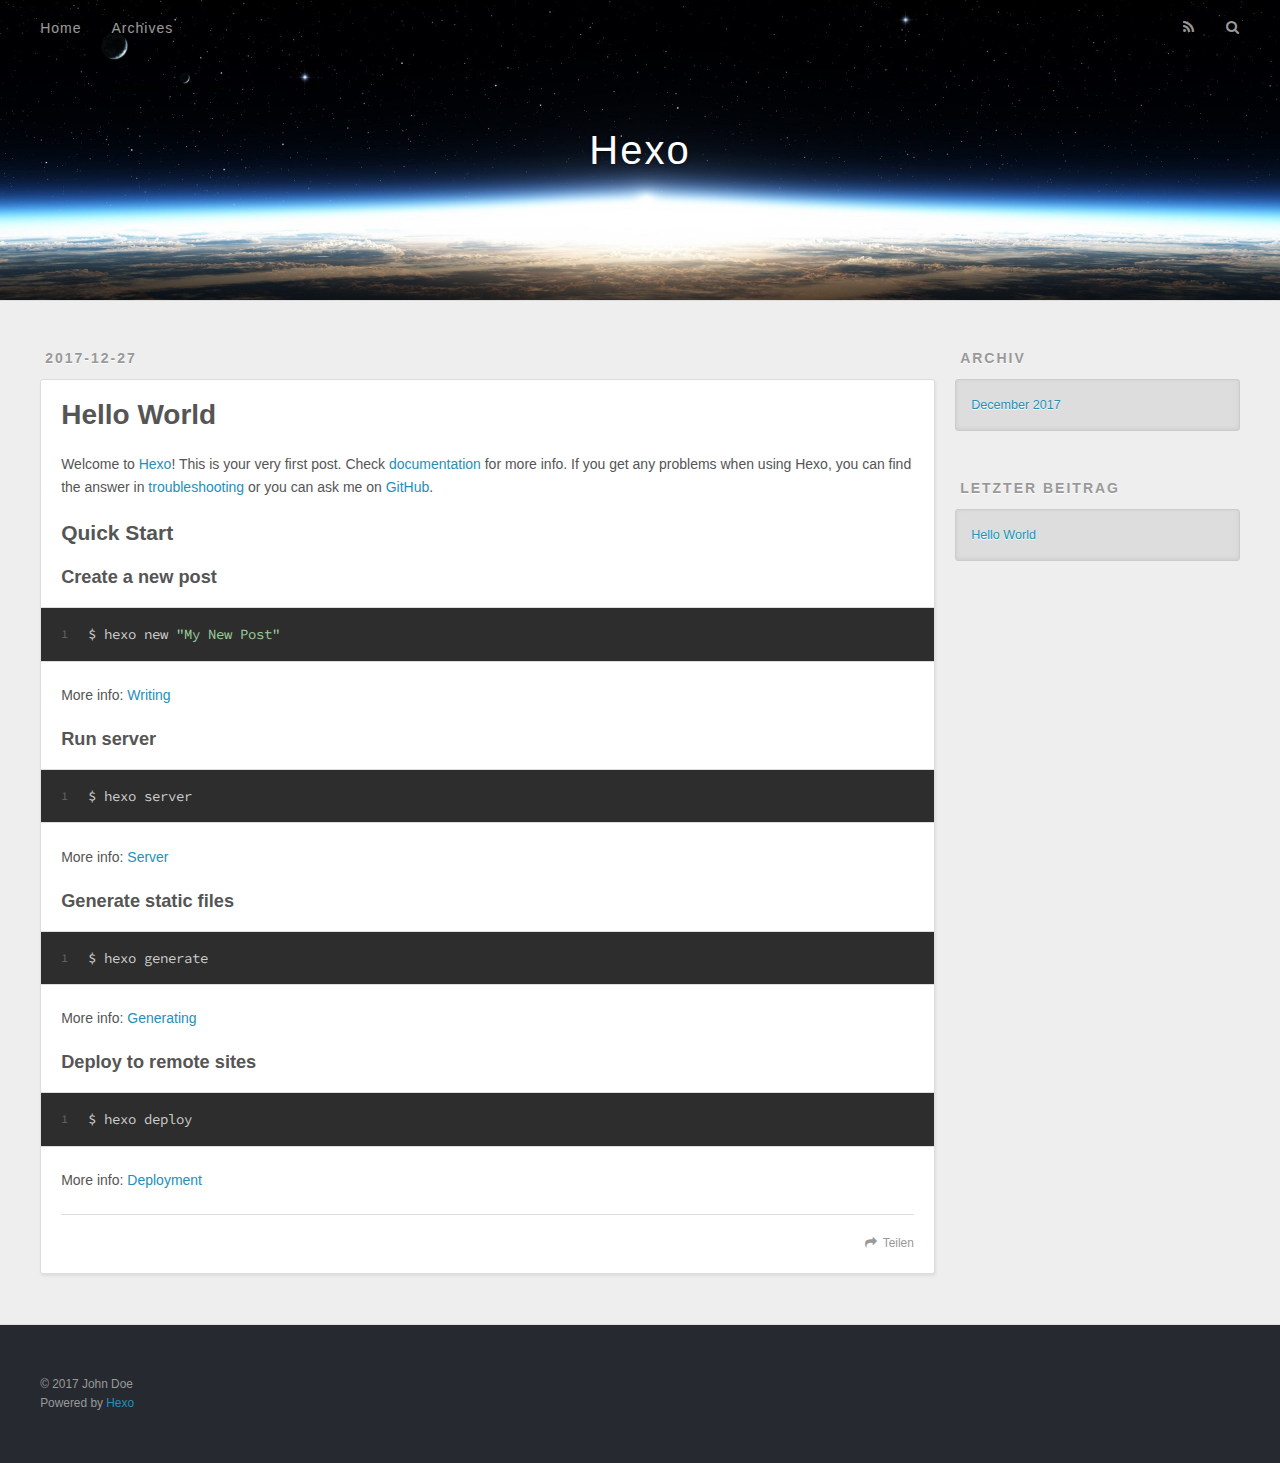
==== index.html @ 7c70ad6d "Site updated: 2017-12-27 11:01:36" ====
<!DOCTYPE html>
<html>
<head>
  <meta charset="utf-8">
  

  
  <title>Hexo</title>
  <meta name="viewport" content="width=device-width, initial-scale=1, maximum-scale=1">
  <meta property="og:type" content="website">
<meta property="og:title" content="Hexo">
<meta property="og:url" content="http://yoursite.com/index.html">
<meta property="og:site_name" content="Hexo">
<meta name="twitter:card" content="summary">
<meta name="twitter:title" content="Hexo">
  
    <link rel="alternate" href="/atom.xml" title="Hexo" type="application/atom+xml">
  
  
    <link rel="icon" href="/favicon.png">
  
  
    <link href="//fonts.googleapis.com/css?family=Source+Code+Pro" rel="stylesheet" type="text/css">
  
  <link rel="stylesheet" href="/css/style.css">
</head>

<body>
  <div id="container">
    <div id="wrap">
      <header id="header">
  <div id="banner"></div>
  <div id="header-outer" class="outer">
    <div id="header-title" class="inner">
      <h1 id="logo-wrap">
        <a href="/" id="logo">Hexo</a>
      </h1>
      
    </div>
    <div id="header-inner" class="inner">
      <nav id="main-nav">
        <a id="main-nav-toggle" class="nav-icon"></a>
        
          <a class="main-nav-link" href="/">Home</a>
        
          <a class="main-nav-link" href="/archives">Archives</a>
        
      </nav>
      <nav id="sub-nav">
        
          <a id="nav-rss-link" class="nav-icon" href="/atom.xml" title="RSS Feed"></a>
        
        <a id="nav-search-btn" class="nav-icon" title="Suche"></a>
      </nav>
      <div id="search-form-wrap">
        <form action="//google.com/search" method="get" accept-charset="UTF-8" class="search-form"><input type="search" name="q" class="search-form-input" placeholder="Search"><button type="submit" class="search-form-submit">&#xF002;</button><input type="hidden" name="sitesearch" value="http://yoursite.com"></form>
      </div>
    </div>
  </div>
</header>
      <div class="outer">
        <section id="main">
  
    <article id="post-hello-world" class="article article-type-post" itemscope itemprop="blogPost">
  <div class="article-meta">
    <a href="/2017/12/27/hello-world/" class="article-date">
  <time datetime="2017-12-27T02:51:49.637Z" itemprop="datePublished">2017-12-27</time>
</a>
    
  </div>
  <div class="article-inner">
    
    
      <header class="article-header">
        
  
    <h1 itemprop="name">
      <a class="article-title" href="/2017/12/27/hello-world/">Hello World</a>
    </h1>
  

      </header>
    
    <div class="article-entry" itemprop="articleBody">
      
        <p>Welcome to <a href="https://hexo.io/" target="_blank" rel="noopener">Hexo</a>! This is your very first post. Check <a href="https://hexo.io/docs/" target="_blank" rel="noopener">documentation</a> for more info. If you get any problems when using Hexo, you can find the answer in <a href="https://hexo.io/docs/troubleshooting.html" target="_blank" rel="noopener">troubleshooting</a> or you can ask me on <a href="https://github.com/hexojs/hexo/issues" target="_blank" rel="noopener">GitHub</a>.</p>
<h2 id="Quick-Start"><a href="#Quick-Start" class="headerlink" title="Quick Start"></a>Quick Start</h2><h3 id="Create-a-new-post"><a href="#Create-a-new-post" class="headerlink" title="Create a new post"></a>Create a new post</h3><figure class="highlight bash"><table><tr><td class="gutter"><pre><span class="line">1</span><br></pre></td><td class="code"><pre><span class="line">$ hexo new <span class="string">"My New Post"</span></span><br></pre></td></tr></table></figure>
<p>More info: <a href="https://hexo.io/docs/writing.html" target="_blank" rel="noopener">Writing</a></p>
<h3 id="Run-server"><a href="#Run-server" class="headerlink" title="Run server"></a>Run server</h3><figure class="highlight bash"><table><tr><td class="gutter"><pre><span class="line">1</span><br></pre></td><td class="code"><pre><span class="line">$ hexo server</span><br></pre></td></tr></table></figure>
<p>More info: <a href="https://hexo.io/docs/server.html" target="_blank" rel="noopener">Server</a></p>
<h3 id="Generate-static-files"><a href="#Generate-static-files" class="headerlink" title="Generate static files"></a>Generate static files</h3><figure class="highlight bash"><table><tr><td class="gutter"><pre><span class="line">1</span><br></pre></td><td class="code"><pre><span class="line">$ hexo generate</span><br></pre></td></tr></table></figure>
<p>More info: <a href="https://hexo.io/docs/generating.html" target="_blank" rel="noopener">Generating</a></p>
<h3 id="Deploy-to-remote-sites"><a href="#Deploy-to-remote-sites" class="headerlink" title="Deploy to remote sites"></a>Deploy to remote sites</h3><figure class="highlight bash"><table><tr><td class="gutter"><pre><span class="line">1</span><br></pre></td><td class="code"><pre><span class="line">$ hexo deploy</span><br></pre></td></tr></table></figure>
<p>More info: <a href="https://hexo.io/docs/deployment.html" target="_blank" rel="noopener">Deployment</a></p>

      
    </div>
    <footer class="article-footer">
      <a data-url="http://yoursite.com/2017/12/27/hello-world/" data-id="cjboh4uf800001cjc8k1njogh" class="article-share-link">Teilen</a>
      
      
    </footer>
  </div>
  
</article>


  


</section>
        
          <aside id="sidebar">
  
    

  
    

  
    
  
    
  <div class="widget-wrap">
    <h3 class="widget-title">Archiv</h3>
    <div class="widget">
      <ul class="archive-list"><li class="archive-list-item"><a class="archive-list-link" href="/archives/2017/12/">December 2017</a></li></ul>
    </div>
  </div>


  
    
  <div class="widget-wrap">
    <h3 class="widget-title">letzter Beitrag</h3>
    <div class="widget">
      <ul>
        
          <li>
            <a href="/2017/12/27/hello-world/">Hello World</a>
          </li>
        
      </ul>
    </div>
  </div>

  
</aside>
        
      </div>
      <footer id="footer">
  
  <div class="outer">
    <div id="footer-info" class="inner">
      &copy; 2017 John Doe<br>
      Powered by <a href="http://hexo.io/" target="_blank">Hexo</a>
    </div>
  </div>
</footer>
    </div>
    <nav id="mobile-nav">
  
    <a href="/" class="mobile-nav-link">Home</a>
  
    <a href="/archives" class="mobile-nav-link">Archives</a>
  
</nav>
    

<script src="//ajax.googleapis.com/ajax/libs/jquery/2.0.3/jquery.min.js"></script>


  <link rel="stylesheet" href="/fancybox/jquery.fancybox.css">
  <script src="/fancybox/jquery.fancybox.pack.js"></script>


<script src="/js/script.js"></script>



  </div>
</body>
</html>
---- css/style.css ----
body {
  width: 100%;
}
body:before,
body:after {
  content: "";
  display: table;
}
body:after {
  clear: both;
}
html,
body,
div,
span,
applet,
object,
iframe,
h1,
h2,
h3,
h4,
h5,
h6,
p,
blockquote,
pre,
a,
abbr,
acronym,
address,
big,
cite,
code,
del,
dfn,
em,
img,
ins,
kbd,
q,
s,
samp,
small,
strike,
strong,
sub,
sup,
tt,
var,
dl,
dt,
dd,
ol,
ul,
li,
fieldset,
form,
label,
legend,
table,
caption,
tbody,
tfoot,
thead,
tr,
th,
td {
  margin: 0;
  padding: 0;
  border: 0;
  outline: 0;
  font-weight: inherit;
  font-style: inherit;
  font-family: inherit;
  font-size: 100%;
  vertical-align: baseline;
}
body {
  line-height: 1;
  color: #000;
  background: #fff;
}
ol,
ul {
  list-style: none;
}
table {
  border-collapse: separate;
  border-spacing: 0;
  vertical-align: middle;
}
caption,
th,
td {
  text-align: left;
  font-weight: normal;
  vertical-align: middle;
}
a img {
  border: none;
}
input,
button {
  margin: 0;
  padding: 0;
}
input::-moz-focus-inner,
button::-moz-focus-inner {
  border: 0;
  padding: 0;
}
@font-face {
  font-family: FontAwesome;
  font-style: normal;
  font-weight: normal;
  src: url("fonts/fontawesome-webfont.eot?v=#4.0.3");
  src: url("fonts/fontawesome-webfont.eot?#iefix&v=#4.0.3") format("embedded-opentype"), url("fonts/fontawesome-webfont.woff?v=#4.0.3") format("woff"), url("fonts/fontawesome-webfont.ttf?v=#4.0.3") format("truetype"), url("fonts/fontawesome-webfont.svg#fontawesomeregular?v=#4.0.3") format("svg");
}
html,
body,
#container {
  height: 100%;
}
body {
  background: #eee;
  font: 14px -apple-system, BlinkMacSystemFont, "Segoe UI", "Roboto", "Oxygen", "Ubuntu", "Cantarell", "Fira Sans", "Droid Sans", "Helvetica Neue", sans-serif;
  -webkit-text-size-adjust: 100%;
}
.outer {
  max-width: 1220px;
  margin: 0 auto;
  padding: 0 20px;
}
.outer:before,
.outer:after {
  content: "";
  display: table;
}
.outer:after {
  clear: both;
}
.inner {
  display: inline;
  float: left;
  width: 98.33333333333333%;
  margin: 0 0.833333333333333%;
}
.left,
.alignleft {
  float: left;
}
.right,
.alignright {
  float: right;
}
.clear {
  clear: both;
}
#container {
  position: relative;
}
.mobile-nav-on {
  overflow: hidden;
}
#wrap {
  height: 100%;
  width: 100%;
  position: absolute;
  top: 0;
  left: 0;
  -webkit-transition: 0.2s ease-out;
  -moz-transition: 0.2s ease-out;
  -ms-transition: 0.2s ease-out;
  transition: 0.2s ease-out;
  z-index: 1;
  background: #eee;
}
.mobile-nav-on #wrap {
  left: 280px;
}
@media screen and (min-width: 768px) {
  #main {
    display: inline;
    float: left;
    width: 73.33333333333333%;
    margin: 0 0.833333333333333%;
  }
}
.article-date,
.article-category-link,
.archive-year,
.widget-title {
  text-decoration: none;
  text-transform: uppercase;
  letter-spacing: 2px;
  color: #999;
  margin-bottom: 1em;
  margin-left: 5px;
  line-height: 1em;
  text-shadow: 0 1px #fff;
  font-weight: bold;
}
.article-inner,
.archive-article-inner {
  background: #fff;
  -webkit-box-shadow: 1px 2px 3px #ddd;
  box-shadow: 1px 2px 3px #ddd;
  border: 1px solid #ddd;
  border-radius: 3px;
}
.article-entry h1,
.widget h1 {
  font-size: 2em;
}
.article-entry h2,
.widget h2 {
  font-size: 1.5em;
}
.article-entry h3,
.widget h3 {
  font-size: 1.3em;
}
.article-entry h4,
.widget h4 {
  font-size: 1.2em;
}
.article-entry h5,
.widget h5 {
  font-size: 1em;
}
.article-entry h6,
.widget h6 {
  font-size: 1em;
  color: #999;
}
.article-entry hr,
.widget hr {
  border: 1px dashed #ddd;
}
.article-entry strong,
.widget strong {
  font-weight: bold;
}
.article-entry em,
.widget em,
.article-entry cite,
.widget cite {
  font-style: italic;
}
.article-entry sup,
.widget sup,
.article-entry sub,
.widget sub {
  font-size: 0.75em;
  line-height: 0;
  position: relative;
  vertical-align: baseline;
}
.article-entry sup,
.widget sup {
  top: -0.5em;
}
.article-entry sub,
.widget sub {
  bottom: -0.2em;
}
.article-entry small,
.widget small {
  font-size: 0.85em;
}
.article-entry acronym,
.widget acronym,
.article-entry abbr,
.widget abbr {
  border-bottom: 1px dotted;
}
.article-entry ul,
.widget ul,
.article-entry ol,
.widget ol,
.article-entry dl,
.widget dl {
  margin: 0 20px;
  line-height: 1.6em;
}
.article-entry ul ul,
.widget ul ul,
.article-entry ol ul,
.widget ol ul,
.article-entry ul ol,
.widget ul ol,
.article-entry ol ol,
.widget ol ol {
  margin-top: 0;
  margin-bottom: 0;
}
.article-entry ul,
.widget ul {
  list-style: disc;
}
.article-entry ol,
.widget ol {
  list-style: decimal;
}
.article-entry dt,
.widget dt {
  font-weight: bold;
}
#header {
  height: 300px;
  position: relative;
  border-bottom: 1px solid #ddd;
}
#header:before,
#header:after {
  content: "";
  position: absolute;
  left: 0;
  right: 0;
  height: 40px;
}
#header:before {
  top: 0;
  background: -webkit-linear-gradient(rgba(0,0,0,0.2), transparent);
  background: -moz-linear-gradient(rgba(0,0,0,0.2), transparent);
  background: -ms-linear-gradient(rgba(0,0,0,0.2), transparent);
  background: linear-gradient(rgba(0,0,0,0.2), transparent);
}
#header:after {
  bottom: 0;
  background: -webkit-linear-gradient(transparent, rgba(0,0,0,0.2));
  background: -moz-linear-gradient(transparent, rgba(0,0,0,0.2));
  background: -ms-linear-gradient(transparent, rgba(0,0,0,0.2));
  background: linear-gradient(transparent, rgba(0,0,0,0.2));
}
#header-outer {
  height: 100%;
  position: relative;
}
#header-inner {
  position: relative;
  overflow: hidden;
}
#banner {
  position: absolute;
  top: 0;
  left: 0;
  width: 100%;
  height: 100%;
  background: url("images/banner.jpg") center #000;
  -webkit-background-size: cover;
  -moz-background-size: cover;
  background-size: cover;
  z-index: -1;
}
#header-title {
  text-align: center;
  height: 40px;
  position: absolute;
  top: 50%;
  left: 0;
  margin-top: -20px;
}
#logo,
#subtitle {
  text-decoration: none;
  color: #fff;
  font-weight: 300;
  text-shadow: 0 1px 4px rgba(0,0,0,0.3);
}
#logo {
  font-size: 40px;
  line-height: 40px;
  letter-spacing: 2px;
}
#subtitle {
  font-size: 16px;
  line-height: 16px;
  letter-spacing: 1px;
}
#subtitle-wrap {
  margin-top: 16px;
}
#main-nav {
  float: left;
  margin-left: -15px;
}
.nav-icon,
.main-nav-link {
  float: left;
  color: #fff;
  opacity: 0.6;
  text-decoration: none;
  text-shadow: 0 1px rgba(0,0,0,0.2);
  -webkit-transition: opacity 0.2s;
  -moz-transition: opacity 0.2s;
  -ms-transition: opacity 0.2s;
  transition: opacity 0.2s;
  display: block;
  padding: 20px 15px;
}
.nav-icon:hover,
.main-nav-link:hover {
  opacity: 1;
}
.nav-icon {
  font-family: FontAwesome;
  text-align: center;
  font-size: 14px;
  width: 14px;
  height: 14px;
  padding: 20px 15px;
  position: relative;
  cursor: pointer;
}
.main-nav-link {
  font-weight: 300;
  letter-spacing: 1px;
}
@media screen and (max-width: 479px) {
  .main-nav-link {
    display: none;
  }
}
#main-nav-toggle {
  display: none;
}
#main-nav-toggle:before {
  content: "\f0c9";
}
@media screen and (max-width: 479px) {
  #main-nav-toggle {
    display: block;
  }
}
#sub-nav {
  float: right;
  margin-right: -15px;
}
#nav-rss-link:before {
  content: "\f09e";
}
#nav-search-btn:before {
  content: "\f002";
}
#search-form-wrap {
  position: absolute;
  top: 15px;
  width: 150px;
  height: 30px;
  right: -150px;
  opacity: 0;
  -webkit-transition: 0.2s ease-out;
  -moz-transition: 0.2s ease-out;
  -ms-transition: 0.2s ease-out;
  transition: 0.2s ease-out;
}
#search-form-wrap.on {
  opacity: 1;
  right: 0;
}
@media screen and (max-width: 479px) {
  #search-form-wrap {
    width: 100%;
    right: -100%;
  }
}
.search-form {
  position: absolute;
  top: 0;
  left: 0;
  right: 0;
  background: #fff;
  padding: 5px 15px;
  border-radius: 15px;
  -webkit-box-shadow: 0 0 10px rgba(0,0,0,0.3);
  box-shadow: 0 0 10px rgba(0,0,0,0.3);
}
.search-form-input {
  border: none;
  background: none;
  color: #555;
  width: 100%;
  font: 13px -apple-system, BlinkMacSystemFont, "Segoe UI", "Roboto", "Oxygen", "Ubuntu", "Cantarell", "Fira Sans", "Droid Sans", "Helvetica Neue", sans-serif;
  outline: none;
}
.search-form-input::-webkit-search-results-decoration,
.search-form-input::-webkit-search-cancel-button {
  -webkit-appearance: none;
}
.search-form-submit {
  position: absolute;
  top: 50%;
  right: 10px;
  margin-top: -7px;
  font: 13px FontAwesome;
  border: none;
  background: none;
  color: #bbb;
  cursor: pointer;
}
.search-form-submit:hover,
.search-form-submit:focus {
  color: #777;
}
.article {
  margin: 50px 0;
}
.article-inner {
  overflow: hidden;
}
.article-meta:before,
.article-meta:after {
  content: "";
  display: table;
}
.article-meta:after {
  clear: both;
}
.article-date {
  float: left;
}
.article-category {
  float: left;
  line-height: 1em;
  color: #ccc;
  text-shadow: 0 1px #fff;
  margin-left: 8px;
}
.article-category:before {
  content: "\2022";
}
.article-category-link {
  margin: 0 12px 1em;
}
.article-header {
  padding: 20px 20px 0;
}
.article-title {
  text-decoration: none;
  font-size: 2em;
  font-weight: bold;
  color: #555;
  line-height: 1.1em;
  -webkit-transition: color 0.2s;
  -moz-transition: color 0.2s;
  -ms-transition: color 0.2s;
  transition: color 0.2s;
}
a.article-title:hover {
  color: #258fb8;
}
.article-entry {
  color: #555;
  padding: 0 20px;
}
.article-entry:before,
.article-entry:after {
  content: "";
  display: table;
}
.article-entry:after {
  clear: both;
}
.article-entry p,
.article-entry table {
  line-height: 1.6em;
  margin: 1.6em 0;
}
.article-entry h1,
.article-entry h2,
.article-entry h3,
.article-entry h4,
.article-entry h5,
.article-entry h6 {
  font-weight: bold;
}
.article-entry h1,
.article-entry h2,
.article-entry h3,
.article-entry h4,
.article-entry h5,
.article-entry h6 {
  line-height: 1.1em;
  margin: 1.1em 0;
}
.article-entry a {
  color: #258fb8;
  text-decoration: none;
}
.article-entry a:hover {
  text-decoration: underline;
}
.article-entry ul,
.article-entry ol,
.article-entry dl {
  margin-top: 1.6em;
  margin-bottom: 1.6em;
}
.article-entry img,
.article-entry video {
  max-width: 100%;
  height: auto;
  display: block;
  margin: auto;
}
.article-entry iframe {
  border: none;
}
.article-entry table {
  width: 100%;
  border-collapse: collapse;
  border-spacing: 0;
}
.article-entry th {
  font-weight: bold;
  border-bottom: 3px solid #ddd;
  padding-bottom: 0.5em;
}
.article-entry td {
  border-bottom: 1px solid #ddd;
  padding: 10px 0;
}
.article-entry blockquote {
  font-family: Georgia, "Times New Roman", serif;
  font-size: 1.4em;
  margin: 1.6em 20px;
  text-align: center;
}
.article-entry blockquote footer {
  font-size: 14px;
  margin: 1.6em 0;
  font-family: -apple-system, BlinkMacSystemFont, "Segoe UI", "Roboto", "Oxygen", "Ubuntu", "Cantarell", "Fira Sans", "Droid Sans", "Helvetica Neue", sans-serif;
}
.article-entry blockquote footer cite:before {
  content: "—";
  padding: 0 0.5em;
}
.article-entry .pullquote {
  text-align: left;
  width: 45%;
  margin: 0;
}
.article-entry .pullquote.left {
  margin-left: 0.5em;
  margin-right: 1em;
}
.article-entry .pullquote.right {
  margin-right: 0.5em;
  margin-left: 1em;
}
.article-entry .caption {
  color: #999;
  display: block;
  font-size: 0.9em;
  margin-top: 0.5em;
  position: relative;
  text-align: center;
}
.article-entry .video-container {
  position: relative;
  padding-top: 56.25%;
  height: 0;
  overflow: hidden;
}
.article-entry .video-container iframe,
.article-entry .video-container object,
.article-entry .video-container embed {
  position: absolute;
  top: 0;
  left: 0;
  width: 100%;
  height: 100%;
  margin-top: 0;
}
.article-more-link a {
  display: inline-block;
  line-height: 1em;
  padding: 6px 15px;
  border-radius: 15px;
  background: #eee;
  color: #999;
  text-shadow: 0 1px #fff;
  text-decoration: none;
}
.article-more-link a:hover {
  background: #258fb8;
  color: #fff;
  text-decoration: none;
  text-shadow: 0 1px #1e7293;
}
.article-footer {
  font-size: 0.85em;
  line-height: 1.6em;
  border-top: 1px solid #ddd;
  padding-top: 1.6em;
  margin: 0 20px 20px;
}
.article-footer:before,
.article-footer:after {
  content: "";
  display: table;
}
.article-footer:after {
  clear: both;
}
.article-footer a {
  color: #999;
  text-decoration: none;
}
.article-footer a:hover {
  color: #555;
}
.article-tag-list-item {
  float: left;
  margin-right: 10px;
}
.article-tag-list-link:before {
  content: "#";
}
.article-comment-link {
  float: right;
}
.article-comment-link:before {
  content: "\f075";
  font-family: FontAwesome;
  padding-right: 8px;
}
.article-share-link {
  cursor: pointer;
  float: right;
  margin-left: 20px;
}
.article-share-link:before {
  content: "\f064";
  font-family: FontAwesome;
  padding-right: 6px;
}
#article-nav {
  position: relative;
}
#article-nav:before,
#article-nav:after {
  content: "";
  display: table;
}
#article-nav:after {
  clear: both;
}
@media screen and (min-width: 768px) {
  #article-nav {
    margin: 50px 0;
  }
  #article-nav:before {
    width: 8px;
    height: 8px;
    position: absolute;
    top: 50%;
    left: 50%;
    margin-top: -4px;
    margin-left: -4px;
    content: "";
    border-radius: 50%;
    background: #ddd;
    -webkit-box-shadow: 0 1px 2px #fff;
    box-shadow: 0 1px 2px #fff;
  }
}
.article-nav-link-wrap {
  text-decoration: none;
  text-shadow: 0 1px #fff;
  color: #999;
  -webkit-box-sizing: border-box;
  -moz-box-sizing: border-box;
  box-sizing: border-box;
  margin-top: 50px;
  text-align: center;
  display: block;
}
.article-nav-link-wrap:hover {
  color: #555;
}
@media screen and (min-width: 768px) {
  .article-nav-link-wrap {
    width: 50%;
    margin-top: 0;
  }
}
@media screen and (min-width: 768px) {
  #article-nav-newer {
    float: left;
    text-align: right;
    padding-right: 20px;
  }
}
@media screen and (min-width: 768px) {
  #article-nav-older {
    float: right;
    text-align: left;
    padding-left: 20px;
  }
}
.article-nav-caption {
  text-transform: uppercase;
  letter-spacing: 2px;
  color: #ddd;
  line-height: 1em;
  font-weight: bold;
}
#article-nav-newer .article-nav-caption {
  margin-right: -2px;
}
.article-nav-title {
  font-size: 0.85em;
  line-height: 1.6em;
  margin-top: 0.5em;
}
.article-share-box {
  position: absolute;
  display: none;
  background: #fff;
  -webkit-box-shadow: 1px 2px 10px rgba(0,0,0,0.2);
  box-shadow: 1px 2px 10px rgba(0,0,0,0.2);
  border-radius: 3px;
  margin-left: -145px;
  overflow: hidden;
  z-index: 1;
}
.article-share-box.on {
  display: block;
}
.article-share-input {
  width: 100%;
  background: none;
  -webkit-box-sizing: border-box;
  -moz-box-sizing: border-box;
  box-sizing: border-box;
  font: 14px -apple-system, BlinkMacSystemFont, "Segoe UI", "Roboto", "Oxygen", "Ubuntu", "Cantarell", "Fira Sans", "Droid Sans", "Helvetica Neue", sans-serif;
  padding: 0 15px;
  color: #555;
  outline: none;
  border: 1px solid #ddd;
  border-radius: 3px 3px 0 0;
  height: 36px;
  line-height: 36px;
}
.article-share-links {
  background: #eee;
}
.article-share-links:before,
.article-share-links:after {
  content: "";
  display: table;
}
.article-share-links:after {
  clear: both;
}
.article-share-twitter,
.article-share-facebook,
.article-share-pinterest,
.article-share-google {
  width: 50px;
  height: 36px;
  display: block;
  float: left;
  position: relative;
  color: #999;
  text-shadow: 0 1px #fff;
}
.article-share-twitter:before,
.article-share-facebook:before,
.article-share-pinterest:before,
.article-share-google:before {
  font-size: 20px;
  font-family: FontAwesome;
  width: 20px;
  height: 20px;
  position: absolute;
  top: 50%;
  left: 50%;
  margin-top: -10px;
  margin-left: -10px;
  text-align: center;
}
.article-share-twitter:hover,
.article-share-facebook:hover,
.article-share-pinterest:hover,
.article-share-google:hover {
  color: #fff;
}
.article-share-twitter:before {
  content: "\f099";
}
.article-share-twitter:hover {
  background: #00aced;
  text-shadow: 0 1px #008abe;
}
.article-share-facebook:before {
  content: "\f09a";
}
.article-share-facebook:hover {
  background: #3b5998;
  text-shadow: 0 1px #2f477a;
}
.article-share-pinterest:before {
  content: "\f0d2";
}
.article-share-pinterest:hover {
  background: #cb2027;
  text-shadow: 0 1px #a21a1f;
}
.article-share-google:before {
  content: "\f0d5";
}
.article-share-google:hover {
  background: #dd4b39;
  text-shadow: 0 1px #be3221;
}
.article-gallery {
  background: #000;
  position: relative;
}
.article-gallery-photos {
  position: relative;
  overflow: hidden;
}
.article-gallery-img {
  display: none;
  max-width: 100%;
}
.article-gallery-img:first-child {
  display: block;
}
.article-gallery-img.loaded {
  position: absolute;
  display: block;
}
.article-gallery-img img {
  display: block;
  max-width: 100%;
  margin: 0 auto;
}
#comments {
  background: #fff;
  -webkit-box-shadow: 1px 2px 3px #ddd;
  box-shadow: 1px 2px 3px #ddd;
  padding: 20px;
  border: 1px solid #ddd;
  border-radius: 3px;
  margin: 50px 0;
}
#comments a {
  color: #258fb8;
}
.archives-wrap {
  margin: 50px 0;
}
.archives:before,
.archives:after {
  content: "";
  display: table;
}
.archives:after {
  clear: both;
}
.archive-year-wrap {
  margin-bottom: 1em;
}
.archives {
  -webkit-column-gap: 10px;
  -moz-column-gap: 10px;
  column-gap: 10px;
}
@media screen and (min-width: 480px) and (max-width: 767px) {
  .archives {
    -webkit-column-count: 2;
    -moz-column-count: 2;
    column-count: 2;
  }
}
@media screen and (min-width: 768px) {
  .archives {
    -webkit-column-count: 3;
    -moz-column-count: 3;
    column-count: 3;
  }
}
.archive-article {
  -webkit-column-break-inside: avoid;
  page-break-inside: avoid;
  overflow: hidden;
  break-inside: avoid-column;
}
.archive-article-inner {
  padding: 10px;
  margin-bottom: 15px;
}
.archive-article-title {
  text-decoration: none;
  font-weight: bold;
  color: #555;
  -webkit-transition: color 0.2s;
  -moz-transition: color 0.2s;
  -ms-transition: color 0.2s;
  transition: color 0.2s;
  line-height: 1.6em;
}
.archive-article-title:hover {
  color: #258fb8;
}
.archive-article-footer {
  margin-top: 1em;
}
.archive-article-date {
  color: #999;
  text-decoration: none;
  font-size: 0.85em;
  line-height: 1em;
  margin-bottom: 0.5em;
  display: block;
}
#page-nav {
  margin: 50px auto;
  background: #fff;
  -webkit-box-shadow: 1px 2px 3px #ddd;
  box-shadow: 1px 2px 3px #ddd;
  border: 1px solid #ddd;
  border-radius: 3px;
  text-align: center;
  color: #999;
  overflow: hidden;
}
#page-nav:before,
#page-nav:after {
  content: "";
  display: table;
}
#page-nav:after {
  clear: both;
}
#page-nav a,
#page-nav span {
  padding: 10px 20px;
  line-height: 1;
  height: 2ex;
}
#page-nav a {
  color: #999;
  text-decoration: none;
}
#page-nav a:hover {
  background: #999;
  color: #fff;
}
#page-nav .prev {
  float: left;
}
#page-nav .next {
  float: right;
}
#page-nav .page-number {
  display: inline-block;
}
@media screen and (max-width: 479px) {
  #page-nav .page-number {
    display: none;
  }
}
#page-nav .current {
  color: #555;
  font-weight: bold;
}
#page-nav .space {
  color: #ddd;
}
#footer {
  background: #262a30;
  padding: 50px 0;
  border-top: 1px solid #ddd;
  color: #999;
}
#footer a {
  color: #258fb8;
  text-decoration: none;
}
#footer a:hover {
  text-decoration: underline;
}
#footer-info {
  line-height: 1.6em;
  font-size: 0.85em;
}
.article-entry pre,
.article-entry .highlight {
  background: #2d2d2d;
  margin: 0 -20px;
  padding: 15px 20px;
  border-style: solid;
  border-color: #ddd;
  border-width: 1px 0;
  overflow: auto;
  color: #ccc;
  line-height: 22.400000000000002px;
}
.article-entry .highlight .gutter pre,
.article-entry .gist .gist-file .gist-data .line-numbers {
  color: #666;
  font-size: 0.85em;
}
.article-entry pre,
.article-entry code {
  font-family: "Source Code Pro", Consolas, Monaco, Menlo, Consolas, monospace;
}
.article-entry code {
  background: #eee;
  text-shadow: 0 1px #fff;
  padding: 0 0.3em;
}
.article-entry pre code {
  background: none;
  text-shadow: none;
  padding: 0;
}
.article-entry .highlight pre {
  border: none;
  margin: 0;
  padding: 0;
}
.article-entry .highlight table {
  margin: 0;
  width: auto;
}
.article-entry .highlight td {
  border: none;
  padding: 0;
}
.article-entry .highlight figcaption {
  font-size: 0.85em;
  color: #999;
  line-height: 1em;
  margin-bottom: 1em;
}
.article-entry .highlight figcaption:before,
.article-entry .highlight figcaption:after {
  content: "";
  display: table;
}
.article-entry .highlight figcaption:after {
  clear: both;
}
.article-entry .highlight figcaption a {
  float: right;
}
.article-entry .highlight .gutter pre {
  text-align: right;
  padding-right: 20px;
}
.article-entry .highlight .line {
  height: 22.400000000000002px;
}
.article-entry .highlight .line.marked {
  background: #515151;
}
.article-entry .gist {
  margin: 0 -20px;
  border-style: solid;
  border-color: #ddd;
  border-width: 1px 0;
  background: #2d2d2d;
  padding: 15px 20px 15px 0;
}
.article-entry .gist .gist-file {
  border: none;
  font-family: "Source Code Pro", Consolas, Monaco, Menlo, Consolas, monospace;
  margin: 0;
}
.article-entry .gist .gist-file .gist-data {
  background: none;
  border: none;
}
.article-entry .gist .gist-file .gist-data .line-numbers {
  background: none;
  border: none;
  padding: 0 20px 0 0;
}
.article-entry .gist .gist-file .gist-data .line-data {
  padding: 0 !important;
}
.article-entry .gist .gist-file .highlight {
  margin: 0;
  padding: 0;
  border: none;
}
.article-entry .gist .gist-file .gist-meta {
  background: #2d2d2d;
  color: #999;
  font: 0.85em -apple-system, BlinkMacSystemFont, "Segoe UI", "Roboto", "Oxygen", "Ubuntu", "Cantarell", "Fira Sans", "Droid Sans", "Helvetica Neue", sans-serif;
  text-shadow: 0 0;
  padding: 0;
  margin-top: 1em;
  margin-left: 20px;
}
.article-entry .gist .gist-file .gist-meta a {
  color: #258fb8;
  font-weight: normal;
}
.article-entry .gist .gist-file .gist-meta a:hover {
  text-decoration: underline;
}
pre .comment,
pre .title {
  color: #999;
}
pre .variable,
pre .attribute,
pre .tag,
pre .regexp,
pre .ruby .constant,
pre .xml .tag .title,
pre .xml .pi,
pre .xml .doctype,
pre .html .doctype,
pre .css .id,
pre .css .class,
pre .css .pseudo {
  color: #f2777a;
}
pre .number,
pre .preprocessor,
pre .built_in,
pre .literal,
pre .params,
pre .constant {
  color: #f99157;
}
pre .class,
pre .ruby .class .title,
pre .css .rules .attribute {
  color: #9c9;
}
pre .string,
pre .value,
pre .inheritance,
pre .header,
pre .ruby .symbol,
pre .xml .cdata {
  color: #9c9;
}
pre .css .hexcolor {
  color: #6cc;
}
pre .function,
pre .python .decorator,
pre .python .title,
pre .ruby .function .title,
pre .ruby .title .keyword,
pre .perl .sub,
pre .javascript .title,
pre .coffeescript .title {
  color: #69c;
}
pre .keyword,
pre .javascript .function {
  color: #c9c;
}
@media screen and (max-width: 479px) {
  #mobile-nav {
    position: absolute;
    top: 0;
    left: 0;
    width: 280px;
    height: 100%;
    background: #191919;
    border-right: 1px solid #fff;
  }
}
@media screen and (max-width: 479px) {
  .mobile-nav-link {
    display: block;
    color: #999;
    text-decoration: none;
    padding: 15px 20px;
    font-weight: bold;
  }
  .mobile-nav-link:hover {
    color: #fff;
  }
}
@media screen and (min-width: 768px) {
  #sidebar {
    display: inline;
    float: left;
    width: 23.333333333333332%;
    margin: 0 0.833333333333333%;
  }
}
.widget-wrap {
  margin: 50px 0;
}
.widget {
  color: #777;
  text-shadow: 0 1px #fff;
  background: #ddd;
  -webkit-box-shadow: 0 -1px 4px #ccc inset;
  box-shadow: 0 -1px 4px #ccc inset;
  border: 1px solid #ccc;
  padding: 15px;
  border-radius: 3px;
}
.widget a {
  color: #258fb8;
  text-decoration: none;
}
.widget a:hover {
  text-decoration: underline;
}
.widget ul ul,
.widget ol ul,
.widget dl ul,
.widget ul ol,
.widget ol ol,
.widget dl ol,
.widget ul dl,
.widget ol dl,
.widget dl dl {
  margin-left: 15px;
  list-style: disc;
}
.widget {
  line-height: 1.6em;
  word-wrap: break-word;
  font-size: 0.9em;
}
.widget ul,
.widget ol {
  list-style: none;
  margin: 0;
}
.widget ul ul,
.widget ol ul,
.widget ul ol,
.widget ol ol {
  margin: 0 20px;
}
.widget ul ul,
.widget ol ul {
  list-style: disc;
}
.widget ul ol,
.widget ol ol {
  list-style: decimal;
}
.category-list-count,
.tag-list-count,
.archive-list-count {
  padding-left: 5px;
  color: #999;
  font-size: 0.85em;
}
.category-list-count:before,
.tag-list-count:before,
.archive-list-count:before {
  content: "(";
}
.category-list-count:after,
.tag-list-count:after,
.archive-list-count:after {
  content: ")";
}
.tagcloud a {
  margin-right: 5px;
  display: inline-block;
}
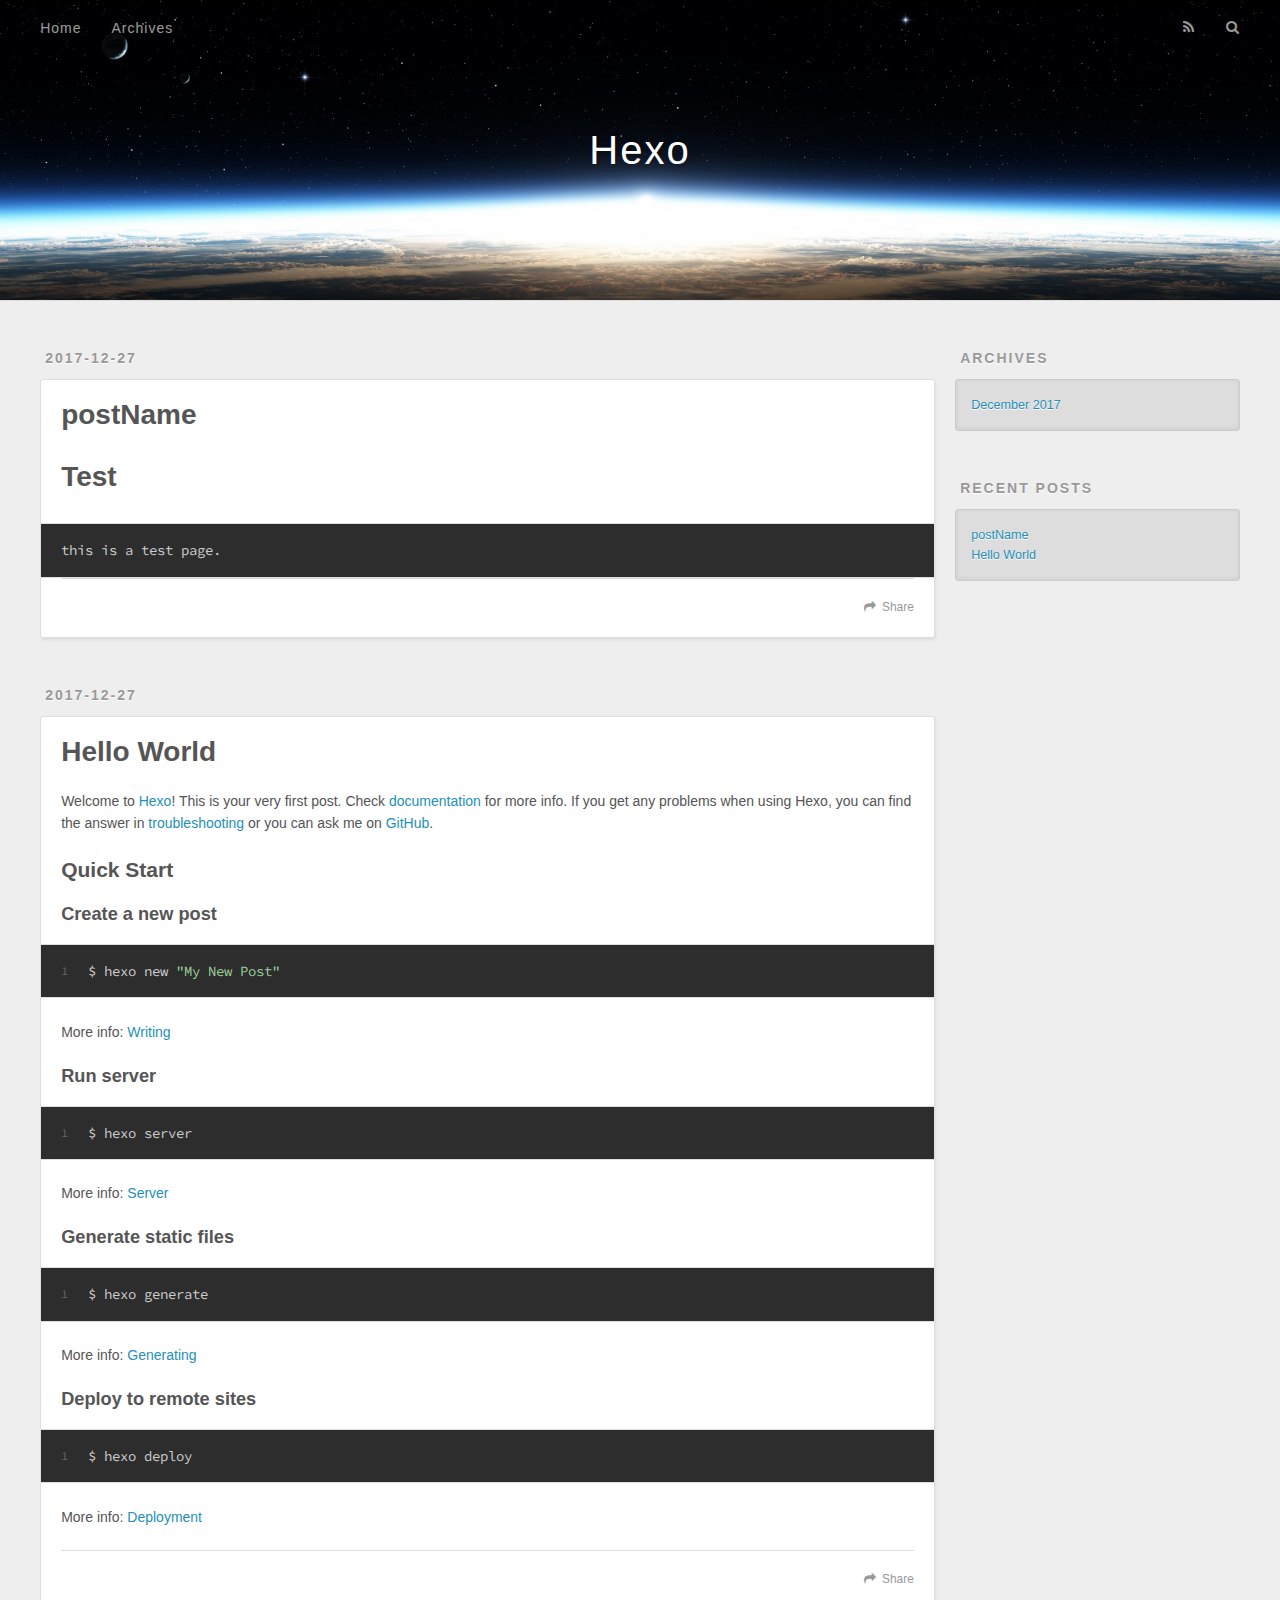
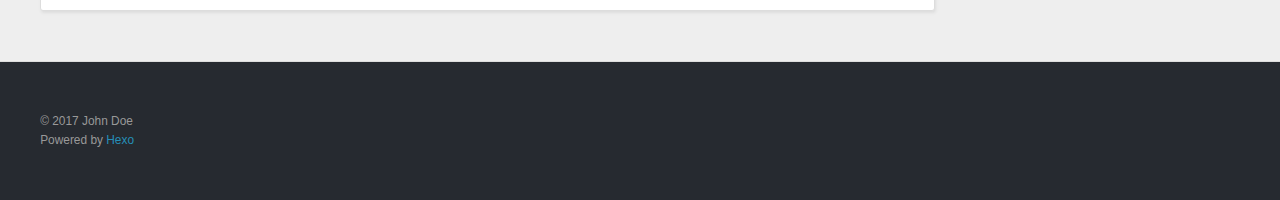
==== commit a604723b: "Site updated: 2017-12-27 11:04:54" ====
--- a/index.html
+++ b/index.html
@@ -50,7 +50,7 @@
         
           <a id="nav-rss-link" class="nav-icon" href="/atom.xml" title="RSS Feed"></a>
         
-        <a id="nav-search-btn" class="nav-icon" title="Suche"></a>
+        <a id="nav-search-btn" class="nav-icon" title="Search"></a>
       </nav>
       <div id="search-form-wrap">
         <form action="//google.com/search" method="get" accept-charset="UTF-8" class="search-form"><input type="search" name="q" class="search-form-input" placeholder="Search"><button type="submit" class="search-form-submit">&#xF002;</button><input type="hidden" name="sitesearch" value="http://yoursite.com"></form>
@@ -60,6 +60,43 @@
 </header>
       <div class="outer">
         <section id="main">
+  
+    <article id="post-postName" class="article article-type-post" itemscope itemprop="blogPost">
+  <div class="article-meta">
+    <a href="/2017/12/27/postName/" class="article-date">
+  <time datetime="2017-12-27T03:03:39.000Z" itemprop="datePublished">2017-12-27</time>
+</a>
+    
+  </div>
+  <div class="article-inner">
+    
+    
+      <header class="article-header">
+        
+  
+    <h1 itemprop="name">
+      <a class="article-title" href="/2017/12/27/postName/">postName</a>
+    </h1>
+  
+
+      </header>
+    
+    <div class="article-entry" itemprop="articleBody">
+      
+        <h1 id="Test"><a href="#Test" class="headerlink" title="Test"></a>Test</h1><pre><code>this is a test page.
+</code></pre>
+      
+    </div>
+    <footer class="article-footer">
+      <a data-url="http://yoursite.com/2017/12/27/postName/" data-id="cjboh91ti00013xjcvu19xxec" class="article-share-link">Share</a>
+      
+      
+    </footer>
+  </div>
+  
+</article>
+
+
   
     <article id="post-hello-world" class="article article-type-post" itemscope itemprop="blogPost">
   <div class="article-meta">
@@ -96,7 +133,7 @@
       
     </div>
     <footer class="article-footer">
-      <a data-url="http://yoursite.com/2017/12/27/hello-world/" data-id="cjboh4uf800001cjc8k1njogh" class="article-share-link">Teilen</a>
+      <a data-url="http://yoursite.com/2017/12/27/hello-world/" data-id="cjboh91te00003xjcpt9ish17" class="article-share-link">Share</a>
       
       
     </footer>
@@ -122,7 +159,7 @@
   
     
   <div class="widget-wrap">
-    <h3 class="widget-title">Archiv</h3>
+    <h3 class="widget-title">Archives</h3>
     <div class="widget">
       <ul class="archive-list"><li class="archive-list-item"><a class="archive-list-link" href="/archives/2017/12/">December 2017</a></li></ul>
     </div>
@@ -132,9 +169,13 @@
   
     
   <div class="widget-wrap">
-    <h3 class="widget-title">letzter Beitrag</h3>
+    <h3 class="widget-title">Recent Posts</h3>
     <div class="widget">
       <ul>
+        
+          <li>
+            <a href="/2017/12/27/postName/">postName</a>
+          </li>
         
           <li>
             <a href="/2017/12/27/hello-world/">Hello World</a>
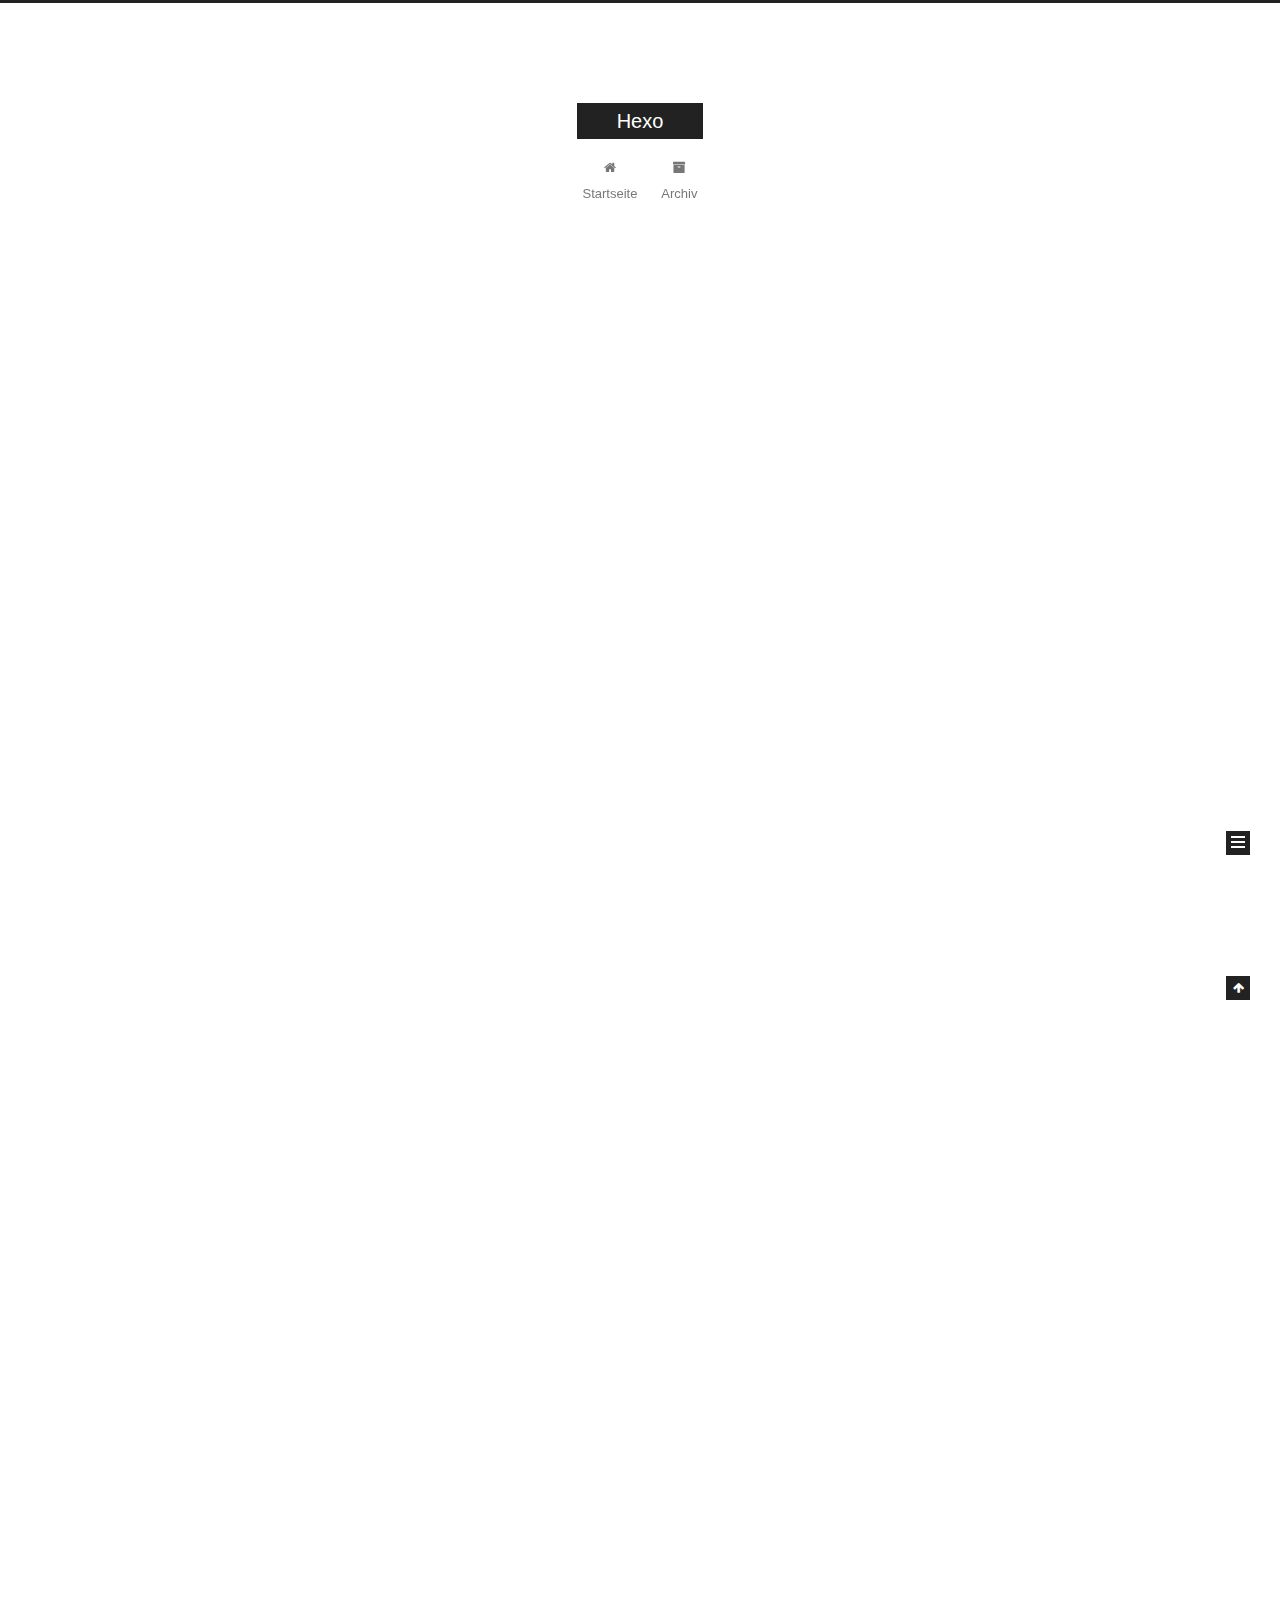
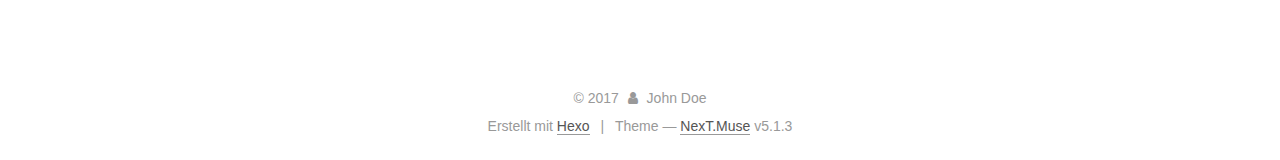
==== commit 3a1ed951: "Site updated: 2017-12-27 11:09:55" ====
--- a/index.html
+++ b/index.html
@@ -1,126 +1,425 @@
 <!DOCTYPE html>
-<html>
+
+
+
+  
+
+
+<html class="theme-next muse use-motion" lang="">
 <head>
-  <meta charset="utf-8">
-  
-
-  
-  <title>Hexo</title>
-  <meta name="viewport" content="width=device-width, initial-scale=1, maximum-scale=1">
-  <meta property="og:type" content="website">
+  <meta charset="UTF-8"/>
+<meta http-equiv="X-UA-Compatible" content="IE=edge" />
+<meta name="viewport" content="width=device-width, initial-scale=1, maximum-scale=1"/>
+<meta name="theme-color" content="#222">
+
+
+
+
+
+
+
+
+
+<meta http-equiv="Cache-Control" content="no-transform" />
+<meta http-equiv="Cache-Control" content="no-siteapp" />
+
+
+
+
+
+
+
+
+
+
+
+
+
+
+
+
+  
+  
+  <link href="/lib/fancybox/source/jquery.fancybox.css?v=2.1.5" rel="stylesheet" type="text/css" />
+
+
+
+
+
+
+
+<link href="/lib/font-awesome/css/font-awesome.min.css?v=4.6.2" rel="stylesheet" type="text/css" />
+
+<link href="/css/main.css?v=5.1.3" rel="stylesheet" type="text/css" />
+
+
+  <link rel="apple-touch-icon" sizes="180x180" href="/images/apple-touch-icon-next.png?v=5.1.3">
+
+
+  <link rel="icon" type="image/png" sizes="32x32" href="/images/favicon-32x32-next.png?v=5.1.3">
+
+
+  <link rel="icon" type="image/png" sizes="16x16" href="/images/favicon-16x16-next.png?v=5.1.3">
+
+
+  <link rel="mask-icon" href="/images/logo.svg?v=5.1.3" color="#222">
+
+
+
+
+
+  <meta name="keywords" content="Hexo, NexT" />
+
+
+
+
+
+
+
+
+
+
+<meta property="og:type" content="website">
 <meta property="og:title" content="Hexo">
 <meta property="og:url" content="http://yoursite.com/index.html">
 <meta property="og:site_name" content="Hexo">
 <meta name="twitter:card" content="summary">
 <meta name="twitter:title" content="Hexo">
-  
-    <link rel="alternate" href="/atom.xml" title="Hexo" type="application/atom+xml">
-  
-  
-    <link rel="icon" href="/favicon.png">
-  
-  
-    <link href="//fonts.googleapis.com/css?family=Source+Code+Pro" rel="stylesheet" type="text/css">
-  
-  <link rel="stylesheet" href="/css/style.css">
+
+
+
+<script type="text/javascript" id="hexo.configurations">
+  var NexT = window.NexT || {};
+  var CONFIG = {
+    root: '/',
+    scheme: 'Muse',
+    version: '5.1.3',
+    sidebar: {"position":"left","display":"post","offset":12,"b2t":false,"scrollpercent":false,"onmobile":false},
+    fancybox: true,
+    tabs: true,
+    motion: {"enable":true,"async":false,"transition":{"post_block":"fadeIn","post_header":"slideDownIn","post_body":"slideDownIn","coll_header":"slideLeftIn","sidebar":"slideUpIn"}},
+    duoshuo: {
+      userId: '0',
+      author: 'Author'
+    },
+    algolia: {
+      applicationID: '',
+      apiKey: '',
+      indexName: '',
+      hits: {"per_page":10},
+      labels: {"input_placeholder":"Search for Posts","hits_empty":"We didn't find any results for the search: ${query}","hits_stats":"${hits} results found in ${time} ms"}
+    }
+  };
+</script>
+
+
+
+  <link rel="canonical" href="http://yoursite.com/"/>
+
+
+
+
+
+  <title>Hexo</title>
+  
+
+
+
+
+
+
+
+
 </head>
 
-<body>
-  <div id="container">
-    <div id="wrap">
-      <header id="header">
-  <div id="banner"></div>
-  <div id="header-outer" class="outer">
-    <div id="header-title" class="inner">
-      <h1 id="logo-wrap">
-        <a href="/" id="logo">Hexo</a>
-      </h1>
-      
+<body itemscope itemtype="http://schema.org/WebPage" lang="">
+
+  
+  
+    
+  
+
+  <div class="container sidebar-position-left 
+  page-home">
+    <div class="headband"></div>
+
+    <header id="header" class="header" itemscope itemtype="http://schema.org/WPHeader">
+      <div class="header-inner"><div class="site-brand-wrapper">
+  <div class="site-meta ">
+    
+
+    <div class="custom-logo-site-title">
+      <a href="/"  class="brand" rel="start">
+        <span class="logo-line-before"><i></i></span>
+        <span class="site-title">Hexo</span>
+        <span class="logo-line-after"><i></i></span>
+      </a>
     </div>
-    <div id="header-inner" class="inner">
-      <nav id="main-nav">
-        <a id="main-nav-toggle" class="nav-icon"></a>
-        
-          <a class="main-nav-link" href="/">Home</a>
-        
-          <a class="main-nav-link" href="/archives">Archives</a>
-        
-      </nav>
-      <nav id="sub-nav">
-        
-          <a id="nav-rss-link" class="nav-icon" href="/atom.xml" title="RSS Feed"></a>
-        
-        <a id="nav-search-btn" class="nav-icon" title="Search"></a>
-      </nav>
-      <div id="search-form-wrap">
-        <form action="//google.com/search" method="get" accept-charset="UTF-8" class="search-form"><input type="search" name="q" class="search-form-input" placeholder="Search"><button type="submit" class="search-form-submit">&#xF002;</button><input type="hidden" name="sitesearch" value="http://yoursite.com"></form>
-      </div>
+      
+        <p class="site-subtitle"></p>
+      
+  </div>
+
+  <div class="site-nav-toggle">
+    <button>
+      <span class="btn-bar"></span>
+      <span class="btn-bar"></span>
+      <span class="btn-bar"></span>
+    </button>
+  </div>
+</div>
+
+<nav class="site-nav">
+  
+
+  
+    <ul id="menu" class="menu">
+      
+        
+        <li class="menu-item menu-item-home">
+          <a href="/" rel="section">
+            
+              <i class="menu-item-icon fa fa-fw fa-home"></i> <br />
+            
+            Startseite
+          </a>
+        </li>
+      
+        
+        <li class="menu-item menu-item-archives">
+          <a href="/archives/" rel="section">
+            
+              <i class="menu-item-icon fa fa-fw fa-archive"></i> <br />
+            
+            Archiv
+          </a>
+        </li>
+      
+
+      
+    </ul>
+  
+
+  
+</nav>
+
+
+
+ </div>
+    </header>
+
+    <main id="main" class="main">
+      <div class="main-inner">
+        <div class="content-wrap">
+          <div id="content" class="content">
+            
+  <section id="posts" class="posts-expand">
+    
+      
+
+  
+
+  
+  
+  
+
+  <article class="post post-type-normal" itemscope itemtype="http://schema.org/Article">
+  
+  
+  
+  <div class="post-block">
+    <link itemprop="mainEntityOfPage" href="http://yoursite.com/2017/12/27/postName/">
+
+    <span hidden itemprop="author" itemscope itemtype="http://schema.org/Person">
+      <meta itemprop="name" content="John Doe">
+      <meta itemprop="description" content="">
+      <meta itemprop="image" content="/images/avatar.gif">
+    </span>
+
+    <span hidden itemprop="publisher" itemscope itemtype="http://schema.org/Organization">
+      <meta itemprop="name" content="Hexo">
+    </span>
+
+    
+      <header class="post-header">
+
+        
+        
+          <h1 class="post-title" itemprop="name headline">
+                
+                <a class="post-title-link" href="/2017/12/27/postName/" itemprop="url">postName</a></h1>
+        
+
+        <div class="post-meta">
+          <span class="post-time">
+            
+              <span class="post-meta-item-icon">
+                <i class="fa fa-calendar-o"></i>
+              </span>
+              
+                <span class="post-meta-item-text">Veröffentlicht am</span>
+              
+              <time title="Post created" itemprop="dateCreated datePublished" datetime="2017-12-27T11:03:39+08:00">
+                2017-12-27
+              </time>
+            
+
+            
+
+            
+          </span>
+
+          
+
+          
+            
+          
+
+          
+          
+
+          
+
+          
+
+          
+
+        </div>
+      </header>
+    
+
+    
+    
+    
+    <div class="post-body" itemprop="articleBody">
+
+      
+      
+
+      
+        
+          
+            <h1 id="Test"><a href="#Test" class="headerlink" title="Test"></a>Test</h1><pre><code>this is a test page.
+</code></pre>
+          
+        
+      
     </div>
-  </div>
-</header>
-      <div class="outer">
-        <section id="main">
-  
-    <article id="post-postName" class="article article-type-post" itemscope itemprop="blogPost">
-  <div class="article-meta">
-    <a href="/2017/12/27/postName/" class="article-date">
-  <time datetime="2017-12-27T03:03:39.000Z" itemprop="datePublished">2017-12-27</time>
-</a>
-    
-  </div>
-  <div class="article-inner">
-    
-    
-      <header class="article-header">
-        
-  
-    <h1 itemprop="name">
-      <a class="article-title" href="/2017/12/27/postName/">postName</a>
-    </h1>
-  
-
-      </header>
-    
-    <div class="article-entry" itemprop="articleBody">
-      
-        <h1 id="Test"><a href="#Test" class="headerlink" title="Test"></a>Test</h1><pre><code>this is a test page.
-</code></pre>
-      
-    </div>
-    <footer class="article-footer">
-      <a data-url="http://yoursite.com/2017/12/27/postName/" data-id="cjboh91ti00013xjcvu19xxec" class="article-share-link">Share</a>
-      
+    
+    
+    
+
+    
+
+    
+
+    
+
+    <footer class="post-footer">
+      
+
+      
+
+      
+
+      
+      
+        <div class="post-eof"></div>
       
     </footer>
   </div>
   
-</article>
-
-
-  
-    <article id="post-hello-world" class="article article-type-post" itemscope itemprop="blogPost">
-  <div class="article-meta">
-    <a href="/2017/12/27/hello-world/" class="article-date">
-  <time datetime="2017-12-27T02:51:49.637Z" itemprop="datePublished">2017-12-27</time>
-</a>
-    
-  </div>
-  <div class="article-inner">
-    
-    
-      <header class="article-header">
-        
-  
-    <h1 itemprop="name">
-      <a class="article-title" href="/2017/12/27/hello-world/">Hello World</a>
-    </h1>
-  
-
+  
+  
+  </article>
+
+
+    
+      
+
+  
+
+  
+  
+  
+
+  <article class="post post-type-normal" itemscope itemtype="http://schema.org/Article">
+  
+  
+  
+  <div class="post-block">
+    <link itemprop="mainEntityOfPage" href="http://yoursite.com/2017/12/27/hello-world/">
+
+    <span hidden itemprop="author" itemscope itemtype="http://schema.org/Person">
+      <meta itemprop="name" content="John Doe">
+      <meta itemprop="description" content="">
+      <meta itemprop="image" content="/images/avatar.gif">
+    </span>
+
+    <span hidden itemprop="publisher" itemscope itemtype="http://schema.org/Organization">
+      <meta itemprop="name" content="Hexo">
+    </span>
+
+    
+      <header class="post-header">
+
+        
+        
+          <h1 class="post-title" itemprop="name headline">
+                
+                <a class="post-title-link" href="/2017/12/27/hello-world/" itemprop="url">Hello World</a></h1>
+        
+
+        <div class="post-meta">
+          <span class="post-time">
+            
+              <span class="post-meta-item-icon">
+                <i class="fa fa-calendar-o"></i>
+              </span>
+              
+                <span class="post-meta-item-text">Veröffentlicht am</span>
+              
+              <time title="Post created" itemprop="dateCreated datePublished" datetime="2017-12-27T10:51:49+08:00">
+                2017-12-27
+              </time>
+            
+
+            
+
+            
+          </span>
+
+          
+
+          
+            
+          
+
+          
+          
+
+          
+
+          
+
+          
+
+        </div>
       </header>
     
-    <div class="article-entry" itemprop="articleBody">
-      
-        <p>Welcome to <a href="https://hexo.io/" target="_blank" rel="noopener">Hexo</a>! This is your very first post. Check <a href="https://hexo.io/docs/" target="_blank" rel="noopener">documentation</a> for more info. If you get any problems when using Hexo, you can find the answer in <a href="https://hexo.io/docs/troubleshooting.html" target="_blank" rel="noopener">troubleshooting</a> or you can ask me on <a href="https://github.com/hexojs/hexo/issues" target="_blank" rel="noopener">GitHub</a>.</p>
+
+    
+    
+    
+    <div class="post-body" itemprop="articleBody">
+
+      
+      
+
+      
+        
+          
+            <p>Welcome to <a href="https://hexo.io/" target="_blank" rel="noopener">Hexo</a>! This is your very first post. Check <a href="https://hexo.io/docs/" target="_blank" rel="noopener">documentation</a> for more info. If you get any problems when using Hexo, you can find the answer in <a href="https://hexo.io/docs/troubleshooting.html" target="_blank" rel="noopener">troubleshooting</a> or you can ask me on <a href="https://github.com/hexojs/hexo/issues" target="_blank" rel="noopener">GitHub</a>.</p>
 <h2 id="Quick-Start"><a href="#Quick-Start" class="headerlink" title="Quick Start"></a>Quick Start</h2><h3 id="Create-a-new-post"><a href="#Create-a-new-post" class="headerlink" title="Create a new post"></a>Create a new post</h3><figure class="highlight bash"><table><tr><td class="gutter"><pre><span class="line">1</span><br></pre></td><td class="code"><pre><span class="line">$ hexo new <span class="string">"My New Post"</span></span><br></pre></td></tr></table></figure>
 <p>More info: <a href="https://hexo.io/docs/writing.html" target="_blank" rel="noopener">Writing</a></p>
 <h3 id="Run-server"><a href="#Run-server" class="headerlink" title="Run server"></a>Run server</h3><figure class="highlight bash"><table><tr><td class="gutter"><pre><span class="line">1</span><br></pre></td><td class="code"><pre><span class="line">$ hexo server</span><br></pre></td></tr></table></figure>
@@ -130,95 +429,309 @@
 <h3 id="Deploy-to-remote-sites"><a href="#Deploy-to-remote-sites" class="headerlink" title="Deploy to remote sites"></a>Deploy to remote sites</h3><figure class="highlight bash"><table><tr><td class="gutter"><pre><span class="line">1</span><br></pre></td><td class="code"><pre><span class="line">$ hexo deploy</span><br></pre></td></tr></table></figure>
 <p>More info: <a href="https://hexo.io/docs/deployment.html" target="_blank" rel="noopener">Deployment</a></p>
 
+          
+        
       
     </div>
-    <footer class="article-footer">
-      <a data-url="http://yoursite.com/2017/12/27/hello-world/" data-id="cjboh91te00003xjcpt9ish17" class="article-share-link">Share</a>
-      
+    
+    
+    
+
+    
+
+    
+
+    
+
+    <footer class="post-footer">
+      
+
+      
+
+      
+
+      
+      
+        <div class="post-eof"></div>
       
     </footer>
   </div>
   
-</article>
-
-
-  
-
-
-</section>
-        
-          <aside id="sidebar">
-  
-    
-
-  
-    
-
-  
-    
-  
-    
-  <div class="widget-wrap">
-    <h3 class="widget-title">Archives</h3>
-    <div class="widget">
-      <ul class="archive-list"><li class="archive-list-item"><a class="archive-list-link" href="/archives/2017/12/">December 2017</a></li></ul>
+  
+  
+  </article>
+
+
+    
+  </section>
+
+  
+
+
+          </div>
+          
+
+
+          
+
+        </div>
+        
+          
+  
+  <div class="sidebar-toggle">
+    <div class="sidebar-toggle-line-wrap">
+      <span class="sidebar-toggle-line sidebar-toggle-line-first"></span>
+      <span class="sidebar-toggle-line sidebar-toggle-line-middle"></span>
+      <span class="sidebar-toggle-line sidebar-toggle-line-last"></span>
     </div>
   </div>
 
-
-  
-    
-  <div class="widget-wrap">
-    <h3 class="widget-title">Recent Posts</h3>
-    <div class="widget">
-      <ul>
-        
-          <li>
-            <a href="/2017/12/27/postName/">postName</a>
-          </li>
-        
-          <li>
-            <a href="/2017/12/27/hello-world/">Hello World</a>
-          </li>
-        
-      </ul>
+  <aside id="sidebar" class="sidebar">
+    
+    <div class="sidebar-inner">
+
+      
+
+      
+
+      <section class="site-overview-wrap sidebar-panel sidebar-panel-active">
+        <div class="site-overview">
+          <div class="site-author motion-element" itemprop="author" itemscope itemtype="http://schema.org/Person">
+            
+              <p class="site-author-name" itemprop="name">John Doe</p>
+              <p class="site-description motion-element" itemprop="description"></p>
+          </div>
+
+          <nav class="site-state motion-element">
+
+            
+              <div class="site-state-item site-state-posts">
+              
+                <a href="/archives/">
+              
+                  <span class="site-state-item-count">2</span>
+                  <span class="site-state-item-name">Artikel</span>
+                </a>
+              </div>
+            
+
+            
+
+            
+
+          </nav>
+
+          
+
+          <div class="links-of-author motion-element">
+            
+          </div>
+
+          
+          
+
+          
+          
+
+          
+
+        </div>
+      </section>
+
+      
+
+      
+
     </div>
+  </aside>
+
+
+        
+      </div>
+    </main>
+
+    <footer id="footer" class="footer">
+      <div class="footer-inner">
+        <div class="copyright">&copy; <span itemprop="copyrightYear">2017</span>
+  <span class="with-love">
+    <i class="fa fa-user"></i>
+  </span>
+  <span class="author" itemprop="copyrightHolder">John Doe</span>
+
+  
+</div>
+
+
+  <div class="powered-by">Erstellt mit  <a class="theme-link" target="_blank" href="https://hexo.io">Hexo</a></div>
+
+
+
+  <span class="post-meta-divider">|</span>
+
+
+
+  <div class="theme-info">Theme &mdash; <a class="theme-link" target="_blank" href="https://github.com/iissnan/hexo-theme-next">NexT.Muse</a> v5.1.3</div>
+
+
+
+
+        
+
+
+
+
+
+
+
+        
+      </div>
+    </footer>
+
+    
+      <div class="back-to-top">
+        <i class="fa fa-arrow-up"></i>
+        
+      </div>
+    
+
+    
+
   </div>
 
   
-</aside>
-        
-      </div>
-      <footer id="footer">
-  
-  <div class="outer">
-    <div id="footer-info" class="inner">
-      &copy; 2017 John Doe<br>
-      Powered by <a href="http://hexo.io/" target="_blank">Hexo</a>
-    </div>
-  </div>
-</footer>
-    </div>
-    <nav id="mobile-nav">
-  
-    <a href="/" class="mobile-nav-link">Home</a>
-  
-    <a href="/archives" class="mobile-nav-link">Archives</a>
-  
-</nav>
-    
-
-<script src="//ajax.googleapis.com/ajax/libs/jquery/2.0.3/jquery.min.js"></script>
-
-
-  <link rel="stylesheet" href="/fancybox/jquery.fancybox.css">
-  <script src="/fancybox/jquery.fancybox.pack.js"></script>
-
-
-<script src="/js/script.js"></script>
-
-
-
-  </div>
+
+<script type="text/javascript">
+  if (Object.prototype.toString.call(window.Promise) !== '[object Function]') {
+    window.Promise = null;
+  }
+</script>
+
+
+
+
+
+
+
+
+
+  
+
+
+
+
+
+
+
+
+
+
+
+
+  
+  
+    <script type="text/javascript" src="/lib/jquery/index.js?v=2.1.3"></script>
+  
+
+  
+  
+    <script type="text/javascript" src="/lib/fastclick/lib/fastclick.min.js?v=1.0.6"></script>
+  
+
+  
+  
+    <script type="text/javascript" src="/lib/jquery_lazyload/jquery.lazyload.js?v=1.9.7"></script>
+  
+
+  
+  
+    <script type="text/javascript" src="/lib/velocity/velocity.min.js?v=1.2.1"></script>
+  
+
+  
+  
+    <script type="text/javascript" src="/lib/velocity/velocity.ui.min.js?v=1.2.1"></script>
+  
+
+  
+  
+    <script type="text/javascript" src="/lib/fancybox/source/jquery.fancybox.pack.js?v=2.1.5"></script>
+  
+
+
+  
+
+
+  <script type="text/javascript" src="/js/src/utils.js?v=5.1.3"></script>
+
+  <script type="text/javascript" src="/js/src/motion.js?v=5.1.3"></script>
+
+
+
+  
+  
+
+  
+
+  
+
+
+  <script type="text/javascript" src="/js/src/bootstrap.js?v=5.1.3"></script>
+
+
+
+  
+
+
+  
+
+
+
+
+	
+
+
+
+
+
+  
+
+
+
+
+
+  
+
+
+
+
+
+
+
+
+
+
+
+
+  
+
+
+
+
+
+  
+
+  
+
+  
+
+  
+  
+
+  
+
+  
+
+  
+
 </body>
-</html>+</html>
--- a/css/main.css
+++ b/css/main.css
@@ -0,0 +1,2661 @@
+/* normalize.css v3.0.2 | MIT License | git.io/normalize */
+html {
+  font-family: sans-serif; /* 1 */
+  -ms-text-size-adjust: 100%; /* 2 */
+  -webkit-text-size-adjust: 100%; /* 2 */
+}
+body {
+  margin: 0;
+}
+article,
+aside,
+details,
+figcaption,
+figure,
+footer,
+header,
+hgroup,
+main,
+menu,
+nav,
+section,
+summary {
+  display: block;
+}
+audio,
+canvas,
+progress,
+video {
+  display: inline-block; /* 1 */
+  vertical-align: baseline; /* 2 */
+}
+audio:not([controls]) {
+  display: none;
+  height: 0;
+}
+[hidden],
+template {
+  display: none;
+}
+a {
+  background-color: transparent;
+}
+a:active,
+a:hover {
+  outline: 0;
+}
+abbr[title] {
+  border-bottom: 1px dotted;
+}
+b,
+strong {
+  font-weight: bold;
+}
+dfn {
+  font-style: italic;
+}
+h1 {
+  font-size: 2em;
+  margin: 0.67em 0;
+}
+mark {
+  background: #ff0;
+  color: #000;
+}
+small {
+  font-size: 80%;
+}
+sub,
+sup {
+  font-size: 75%;
+  line-height: 0;
+  position: relative;
+  vertical-align: baseline;
+}
+sup {
+  top: -0.5em;
+}
+sub {
+  bottom: -0.25em;
+}
+img {
+  border: 0;
+}
+svg:not(:root) {
+  overflow: hidden;
+}
+figure {
+  margin: 1em 40px;
+}
+hr {
+  -moz-box-sizing: content-box;
+  box-sizing: content-box;
+  height: 0;
+}
+pre {
+  overflow: auto;
+}
+code,
+kbd,
+pre,
+samp {
+  font-family: monospace, monospace;
+  font-size: 1em;
+}
+button,
+input,
+optgroup,
+select,
+textarea {
+  color: inherit; /* 1 */
+  font: inherit; /* 2 */
+  margin: 0; /* 3 */
+}
+button {
+  overflow: visible;
+}
+button,
+select {
+  text-transform: none;
+}
+button,
+html input[type="button"],
+input[type="reset"],
+input[type="submit"] {
+  -webkit-appearance: button; /* 2 */
+  cursor: pointer; /* 3 */
+}
+button[disabled],
+html input[disabled] {
+  cursor: default;
+}
+button::-moz-focus-inner,
+input::-moz-focus-inner {
+  border: 0;
+  padding: 0;
+}
+input {
+  line-height: normal;
+}
+input[type="checkbox"],
+input[type="radio"] {
+  box-sizing: border-box; /* 1 */
+  padding: 0; /* 2 */
+}
+input[type="number"]::-webkit-inner-spin-button,
+input[type="number"]::-webkit-outer-spin-button {
+  height: auto;
+}
+input[type="search"] {
+  -webkit-appearance: textfield; /* 1 */
+  -moz-box-sizing: content-box;
+  -webkit-box-sizing: content-box; /* 2 */
+  box-sizing: content-box;
+}
+input[type="search"]::-webkit-search-cancel-button,
+input[type="search"]::-webkit-search-decoration {
+  -webkit-appearance: none;
+}
+fieldset {
+  border: 1px solid #c0c0c0;
+  margin: 0 2px;
+  padding: 0.35em 0.625em 0.75em;
+}
+legend {
+  border: 0; /* 1 */
+  padding: 0; /* 2 */
+}
+textarea {
+  overflow: auto;
+}
+optgroup {
+  font-weight: bold;
+}
+table {
+  border-collapse: collapse;
+  border-spacing: 0;
+}
+td,
+th {
+  padding: 0;
+}
+::selection {
+  background: #262a30;
+  color: #fff;
+}
+body {
+  position: relative;
+  font-family: 'Lato', "PingFang SC", "Microsoft YaHei", sans-serif;
+  font-size: 14px;
+  line-height: 2;
+  color: #555;
+  background: #fff;
+}
+@media (max-width: 767px) {
+  body {
+    padding-right: 0 !important;
+  }
+}
+@media (min-width: 768px) and (max-width: 991px) {
+  body {
+    padding-right: 0 !important;
+  }
+}
+@media (min-width: 1600px) {
+  body {
+    font-size: 16px;
+  }
+}
+h1,
+h2,
+h3,
+h4,
+h5,
+h6 {
+  margin: 0;
+  padding: 0;
+  font-weight: bold;
+  line-height: 1.5;
+  font-family: 'Lato', "PingFang SC", "Microsoft YaHei", sans-serif;
+}
+h2,
+h3,
+h4,
+h5,
+h6 {
+  margin: 20px 0 15px;
+}
+h1 {
+  font-size: 22px;
+}
+@media (max-width: 767px) {
+  h1 {
+    font-size: 18px;
+  }
+}
+h2 {
+  font-size: 20px;
+}
+@media (max-width: 767px) {
+  h2 {
+    font-size: 16px;
+  }
+}
+h3 {
+  font-size: 18px;
+}
+@media (max-width: 767px) {
+  h3 {
+    font-size: 14px;
+  }
+}
+h4 {
+  font-size: 16px;
+}
+@media (max-width: 767px) {
+  h4 {
+    font-size: 12px;
+  }
+}
+h5 {
+  font-size: 14px;
+}
+@media (max-width: 767px) {
+  h5 {
+    font-size: 10px;
+  }
+}
+h6 {
+  font-size: 12px;
+}
+@media (max-width: 767px) {
+  h6 {
+    font-size: 8px;
+  }
+}
+p {
+  margin: 0 0 20px 0;
+}
+a {
+  color: #555;
+  text-decoration: none;
+  outline: none;
+  border-bottom: 1px solid #999;
+  word-wrap: break-word;
+}
+a:hover {
+  color: #222;
+  border-bottom-color: #222;
+}
+blockquote {
+  margin: 0;
+  padding: 0;
+}
+img {
+  display: block;
+  margin: auto;
+  max-width: 100%;
+  height: auto;
+}
+hr {
+  margin: 40px 0;
+  height: 3px;
+  border: none;
+  background-color: #ddd;
+  background-image: repeating-linear-gradient(-45deg, #fff, #fff 4px, transparent 4px, transparent 8px);
+}
+blockquote {
+  padding: 0 15px;
+  color: #666;
+  border-left: 4px solid #ddd;
+}
+blockquote cite::before {
+  content: "-";
+  padding: 0 5px;
+}
+dt {
+  font-weight: 700;
+}
+dd {
+  margin: 0;
+  padding: 0;
+}
+kbd {
+  border: 1px solid #ccc;
+  border-radius: 0.2em;
+  box-shadow: 0.1em 0.1em 0.2em rgba(0,0,0,0.1);
+  background-color: #f9f9f9;
+  font-family: inherit;
+  background-image: -webkit-linear-gradient(top, #eee, #fff, #eee);
+  padding: 0.1em 0.3em;
+  white-space: nowrap;
+}
+.text-left {
+  text-align: left;
+}
+.text-center {
+  text-align: center;
+}
+.text-right {
+  text-align: right;
+}
+.text-justify {
+  text-align: justify;
+}
+.text-nowrap {
+  white-space: nowrap;
+}
+.text-lowercase {
+  text-transform: lowercase;
+}
+.text-uppercase {
+  text-transform: uppercase;
+}
+.text-capitalize {
+  text-transform: capitalize;
+}
+.center-block {
+  display: block;
+  margin-left: auto;
+  margin-right: auto;
+}
+.clearfix:before,
+.clearfix:after {
+  content: " ";
+  display: table;
+}
+.clearfix:after {
+  clear: both;
+}
+.pullquote {
+  width: 45%;
+}
+.pullquote.left {
+  float: left;
+  margin-left: 5px;
+  margin-right: 10px;
+}
+.pullquote.right {
+  float: right;
+  margin-left: 10px;
+  margin-right: 5px;
+}
+.affix.affix.affix {
+  position: fixed;
+}
+.translation {
+  margin-top: -20px;
+  font-size: 14px;
+  color: #999;
+}
+.scrollbar-measure {
+  width: 100px;
+  height: 100px;
+  overflow: scroll;
+  position: absolute;
+  top: -9999px;
+}
+.use-motion .motion-element {
+  opacity: 0;
+}
+table {
+  margin: 20px 0;
+  width: 100%;
+  border-collapse: collapse;
+  border-spacing: 0;
+  border: 1px solid #ddd;
+  font-size: 14px;
+  table-layout: fixed;
+  word-wrap: break-all;
+}
+table>tbody>tr:nth-of-type(odd) {
+  background-color: #f9f9f9;
+}
+table>tbody>tr:hover {
+  background-color: #f5f5f5;
+}
+caption,
+th,
+td {
+  padding: 8px;
+  text-align: left;
+  vertical-align: middle;
+  font-weight: normal;
+}
+th,
+td {
+  border-bottom: 3px solid #ddd;
+  border-right: 1px solid #eee;
+}
+th {
+  padding-bottom: 10px;
+  font-weight: 700;
+}
+td {
+  border-bottom-width: 1px;
+}
+html,
+body {
+  height: 100%;
+}
+.container {
+  position: relative;
+  min-height: 100%;
+}
+.header-inner {
+  margin: 0 auto;
+  padding: 100px 0 70px;
+  width: 700px;
+}
+@media (min-width: 1600px) {
+  .container .header-inner {
+    width: 900px;
+  }
+}
+.main {
+  padding-bottom: 150px;
+}
+.main-inner {
+  margin: 0 auto;
+  width: 700px;
+}
+@media (min-width: 1600px) {
+  .container .main-inner {
+    width: 900px;
+  }
+}
+.footer {
+  position: absolute;
+  left: 0;
+  bottom: 0;
+  width: 100%;
+  min-height: 50px;
+}
+.footer-inner {
+  box-sizing: border-box;
+  margin: 20px auto;
+  width: 700px;
+}
+@media (min-width: 1600px) {
+  .container .footer-inner {
+    width: 900px;
+  }
+}
+pre,
+.highlight {
+  overflow: auto;
+  margin: 20px 0;
+  padding: 0;
+  font-size: 13px;
+  color: #4d4d4c;
+  background: #f7f7f7;
+  line-height: 1.6;
+}
+pre,
+code {
+  font-family: consolas, Menlo, "PingFang SC", "Microsoft YaHei", monospace;
+}
+code {
+  padding: 2px 4px;
+  word-wrap: break-word;
+  color: #555;
+  background: #eee;
+  border-radius: 3px;
+  font-size: 13px;
+}
+pre {
+  padding: 10px;
+}
+pre code {
+  padding: 0;
+  color: #4d4d4c;
+  background: none;
+  text-shadow: none;
+}
+.highlight {
+  border-radius: 1px;
+}
+.highlight pre {
+  border: none;
+  margin: 0;
+  padding: 10px 0;
+}
+.highlight table {
+  margin: 0;
+  width: auto;
+  border: none;
+}
+.highlight td {
+  border: none;
+  padding: 0;
+}
+.highlight figcaption {
+  font-size: 1em;
+  color: #4d4d4c;
+  line-height: 1em;
+  margin-bottom: 1em;
+}
+.highlight figcaption:before,
+.highlight figcaption:after {
+  content: " ";
+  display: table;
+}
+.highlight figcaption:after {
+  clear: both;
+}
+.highlight figcaption a {
+  float: right;
+  color: #4d4d4c;
+}
+.highlight figcaption a:hover {
+  border-bottom-color: #4d4d4c;
+}
+.highlight .gutter pre {
+  padding-left: 10px;
+  padding-right: 10px;
+  color: #869194;
+  text-align: right;
+  background-color: #eff2f3;
+}
+.highlight .code pre {
+  width: 100%;
+  padding-left: 10px;
+  padding-right: 10px;
+  background-color: #f7f7f7;
+}
+.highlight .line {
+  height: 20px;
+}
+.gutter {
+  -webkit-user-select: none;
+  -moz-user-select: none;
+  -ms-user-select: none;
+  user-select: none;
+}
+.gist table {
+  width: auto;
+}
+.gist table td {
+  border: none;
+}
+pre .deletion {
+  background: #fdd;
+}
+pre .addition {
+  background: #dfd;
+}
+pre .meta {
+  color: #8959a8;
+}
+pre .comment {
+  color: #8e908c;
+}
+pre .variable,
+pre .attribute,
+pre .tag,
+pre .regexp,
+pre .ruby .constant,
+pre .xml .tag .title,
+pre .xml .pi,
+pre .xml .doctype,
+pre .html .doctype,
+pre .css .id,
+pre .css .class,
+pre .css .pseudo {
+  color: #c82829;
+}
+pre .number,
+pre .preprocessor,
+pre .built_in,
+pre .literal,
+pre .params,
+pre .constant,
+pre .command {
+  color: #f5871f;
+}
+pre .ruby .class .title,
+pre .css .rules .attribute,
+pre .string,
+pre .value,
+pre .inheritance,
+pre .header,
+pre .ruby .symbol,
+pre .xml .cdata,
+pre .special,
+pre .number,
+pre .formula {
+  color: #718c00;
+}
+pre .title,
+pre .css .hexcolor {
+  color: #3e999f;
+}
+pre .function,
+pre .python .decorator,
+pre .python .title,
+pre .ruby .function .title,
+pre .ruby .title .keyword,
+pre .perl .sub,
+pre .javascript .title,
+pre .coffeescript .title {
+  color: #4271ae;
+}
+pre .keyword,
+pre .javascript .function {
+  color: #8959a8;
+}
+.full-image.full-image.full-image {
+  border: none;
+  max-width: 100%;
+  width: auto;
+  margin: 20px auto;
+}
+@media (min-width: 992px) {
+  .full-image.full-image.full-image {
+    max-width: none;
+    width: 110%;
+    margin: 25px -5%;
+  }
+}
+.blockquote-center,
+.page-home .post-type-quote blockquote,
+.page-post-detail .post-type-quote blockquote {
+  position: relative;
+  margin: 40px 0;
+  padding: 0;
+  border-left: none;
+  text-align: center;
+}
+.blockquote-center::before,
+.page-home .post-type-quote blockquote::before,
+.page-post-detail .post-type-quote blockquote::before,
+.blockquote-center::after,
+.page-home .post-type-quote blockquote::after,
+.page-post-detail .post-type-quote blockquote::after {
+  position: absolute;
+  content: ' ';
+  display: block;
+  width: 100%;
+  height: 24px;
+  opacity: 0.2;
+  background-repeat: no-repeat;
+  background-position: 0 -6px;
+  background-size: 22px 22px;
+}
+.blockquote-center::before,
+.page-home .post-type-quote blockquote::before,
+.page-post-detail .post-type-quote blockquote::before {
+  top: -20px;
+  background-image: url("../images/quote-l.svg");
+  border-top: 1px solid #ccc;
+}
+.blockquote-center::after,
+.page-home .post-type-quote blockquote::after,
+.page-post-detail .post-type-quote blockquote::after {
+  bottom: -20px;
+  background-image: url("../images/quote-r.svg");
+  border-bottom: 1px solid #ccc;
+  background-position: 100% 8px;
+}
+.blockquote-center p,
+.page-home .post-type-quote blockquote p,
+.page-post-detail .post-type-quote blockquote p,
+.blockquote-center div,
+.page-home .post-type-quote blockquote div,
+.page-post-detail .post-type-quote blockquote div {
+  text-align: center;
+}
+.post .post-body .group-picture img {
+  box-sizing: border-box;
+  padding: 0 3px;
+  border: none;
+}
+.post .group-picture-row {
+  overflow: hidden;
+  margin-top: 6px;
+}
+.post .group-picture-row:first-child {
+  margin-top: 0;
+}
+.post .group-picture-column {
+  float: left;
+}
+.page-post-detail .post-body .group-picture-column {
+  float: none;
+  margin-top: 10px;
+  width: auto !important;
+}
+.page-post-detail .post-body .group-picture-column img {
+  margin: 0 auto;
+}
+.page-archive .group-picture-container {
+  overflow: hidden;
+}
+.page-archive .group-picture-row {
+  float: left;
+}
+.page-archive .group-picture-row:first-child {
+  margin-top: 6px;
+}
+.page-archive .group-picture-column {
+  max-width: 150px;
+  max-height: 150px;
+}
+.post-body .note {
+  position: relative;
+  padding: 15px;
+  margin-bottom: 20px;
+  border: 1px solid #eee;
+  border-left-width: 5px;
+  border-radius: 3px;
+}
+.post-body .note h2,
+.post-body .note h3,
+.post-body .note h4,
+.post-body .note h5,
+.post-body .note h6 {
+  margin-top: 0;
+  margin-bottom: 0;
+  border-bottom: initial;
+  padding-top: 0 !important;
+}
+.post-body .note p:first-child,
+.post-body .note ul:first-child,
+.post-body .note ol:first-child,
+.post-body .note table:first-child,
+.post-body .note pre:first-child,
+.post-body .note blockquote:first-child {
+  margin-top: 0;
+}
+.post-body .note p:last-child,
+.post-body .note ul:last-child,
+.post-body .note ol:last-child,
+.post-body .note table:last-child,
+.post-body .note pre:last-child,
+.post-body .note blockquote:last-child {
+  margin-bottom: 0;
+}
+.post-body .note.default {
+  border-left-color: #777;
+}
+.post-body .note.default h2,
+.post-body .note.default h3,
+.post-body .note.default h4,
+.post-body .note.default h5,
+.post-body .note.default h6 {
+  color: #777;
+}
+.post-body .note.primary {
+  border-left-color: #6f42c1;
+}
+.post-body .note.primary h2,
+.post-body .note.primary h3,
+.post-body .note.primary h4,
+.post-body .note.primary h5,
+.post-body .note.primary h6 {
+  color: #6f42c1;
+}
+.post-body .note.info {
+  border-left-color: #428bca;
+}
+.post-body .note.info h2,
+.post-body .note.info h3,
+.post-body .note.info h4,
+.post-body .note.info h5,
+.post-body .note.info h6 {
+  color: #428bca;
+}
+.post-body .note.success {
+  border-left-color: #5cb85c;
+}
+.post-body .note.success h2,
+.post-body .note.success h3,
+.post-body .note.success h4,
+.post-body .note.success h5,
+.post-body .note.success h6 {
+  color: #5cb85c;
+}
+.post-body .note.warning {
+  border-left-color: #f0ad4e;
+}
+.post-body .note.warning h2,
+.post-body .note.warning h3,
+.post-body .note.warning h4,
+.post-body .note.warning h5,
+.post-body .note.warning h6 {
+  color: #f0ad4e;
+}
+.post-body .note.danger {
+  border-left-color: #d9534f;
+}
+.post-body .note.danger h2,
+.post-body .note.danger h3,
+.post-body .note.danger h4,
+.post-body .note.danger h5,
+.post-body .note.danger h6 {
+  color: #d9534f;
+}
+.post-body .label {
+  display: inline;
+  padding: 0 2px;
+  white-space: nowrap;
+}
+.post-body .label.default {
+  background-color: #f0f0f0;
+}
+.post-body .label.primary {
+  background-color: #efe6f7;
+}
+.post-body .label.info {
+  background-color: #e5f2f8;
+}
+.post-body .label.success {
+  background-color: #e7f4e9;
+}
+.post-body .label.warning {
+  background-color: #fcf6e1;
+}
+.post-body .label.danger {
+  background-color: #fae8eb;
+}
+.post-body .tabs {
+  position: relative;
+  display: block;
+  margin-bottom: 20px;
+  padding-top: 10px;
+}
+.post-body .tabs ul.nav-tabs {
+  margin: 0;
+  padding: 0;
+  display: flex;
+  margin-bottom: -1px;
+}
+@media (max-width: 413px) {
+  .post-body .tabs ul.nav-tabs {
+    display: block;
+    margin-bottom: 5px;
+  }
+}
+.post-body .tabs ul.nav-tabs li.tab {
+  list-style-type: none !important;
+  margin: 0 0.25em 0 0;
+  border-top: 3px solid transparent;
+  border-left: 1px solid transparent;
+  border-right: 1px solid transparent;
+}
+@media (max-width: 413px) {
+  .post-body .tabs ul.nav-tabs li.tab {
+    margin: initial;
+    border-top: 1px solid transparent;
+    border-left: 3px solid transparent;
+    border-right: 1px solid transparent;
+    border-bottom: 1px solid transparent;
+  }
+}
+.post-body .tabs ul.nav-tabs li.tab a {
+  outline: 0;
+  border-bottom: initial;
+  display: block;
+  line-height: 1.8em;
+  padding: 0.25em 0.75em;
+  transition-duration: 0.2s;
+  transition-timing-function: ease-out;
+  transition-delay: 0s;
+}
+.post-body .tabs ul.nav-tabs li.tab a i {
+  width: 1.285714285714286em;
+}
+.post-body .tabs ul.nav-tabs li.tab.active {
+  border-top: 3px solid #fc6423;
+  border-left: 1px solid #ddd;
+  border-right: 1px solid #ddd;
+  background-color: #fff;
+}
+@media (max-width: 413px) {
+  .post-body .tabs ul.nav-tabs li.tab.active {
+    border-top: 1px solid #ddd;
+    border-left: 3px solid #fc6423;
+    border-right: 1px solid #ddd;
+    border-bottom: 1px solid #ddd;
+  }
+}
+.post-body .tabs ul.nav-tabs li.tab.active a {
+  cursor: default;
+  color: #555;
+}
+.post-body .tabs .tab-content {
+  background-color: #fff;
+}
+.post-body .tabs .tab-content .tab-pane {
+  border: 1px solid #ddd;
+  padding: 20px 20px 0 20px;
+}
+.post-body .tabs .tab-content .tab-pane:not(.active) {
+  display: none !important;
+}
+.post-body .tabs .tab-content .tab-pane.active {
+  display: block !important;
+}
+.btn {
+  display: inline-block;
+  padding: 0 20px;
+  font-size: 14px;
+  color: #fff;
+  background: #222;
+  border: 2px solid #222;
+  text-decoration: none;
+  border-radius: 0;
+  transition-property: background-color;
+  transition-duration: 0.2s;
+  transition-timing-function: ease-in-out;
+  transition-delay: 0s;
+  line-height: 2;
+}
+.btn:hover {
+  border-color: #222;
+  color: #222;
+  background: #fff;
+}
+.btn +.btn {
+  margin: 0 0 8px 8px;
+}
+.btn .fa-fw {
+  width: 1.285714285714286em;
+  text-align: left;
+}
+.btn-bar {
+  display: block;
+  width: 22px;
+  height: 2px;
+  background: #555;
+  border-radius: 1px;
+}
+.btn-bar+.btn-bar {
+  margin-top: 4px;
+}
+.pagination {
+  margin: 120px 0 40px;
+  text-align: center;
+  border-top: 1px solid #eee;
+}
+.page-number-basic,
+.pagination .prev,
+.pagination .next,
+.pagination .page-number,
+.pagination .space {
+  display: inline-block;
+  position: relative;
+  top: -1px;
+  margin: 0 10px;
+  padding: 0 11px;
+}
+@media (max-width: 767px) {
+  .page-number-basic,
+  .pagination .prev,
+  .pagination .next,
+  .pagination .page-number,
+  .pagination .space {
+    margin: 0 5px;
+  }
+}
+.pagination .prev,
+.pagination .next,
+.pagination .page-number {
+  border-bottom: 0;
+  border-top: 1px solid #eee;
+  transition-property: border-color;
+  transition-duration: 0.2s;
+  transition-timing-function: ease-in-out;
+  transition-delay: 0s;
+}
+.pagination .prev:hover,
+.pagination .next:hover,
+.pagination .page-number:hover {
+  border-top-color: #222;
+}
+.pagination .space {
+  padding: 0;
+  margin: 0;
+}
+.pagination .prev {
+  margin-left: 0;
+}
+.pagination .next {
+  margin-right: 0;
+}
+.pagination .page-number.current {
+  color: #fff;
+  background: #ccc;
+  border-top-color: #ccc;
+}
+@media (max-width: 767px) {
+  .pagination {
+    border-top: none;
+  }
+  .pagination .prev,
+  .pagination .next,
+  .pagination .page-number {
+    margin-bottom: 10px;
+    border-top: 0;
+    border-bottom: 1px solid #eee;
+    padding: 0 10px;
+  }
+  .pagination .prev:hover,
+  .pagination .next:hover,
+  .pagination .page-number:hover {
+    border-bottom-color: #222;
+  }
+}
+.comments {
+  margin: 60px 20px 0;
+}
+.tag-cloud {
+  text-align: center;
+}
+.tag-cloud a {
+  display: inline-block;
+  margin: 10px;
+}
+.back-to-top {
+  box-sizing: border-box;
+  position: fixed;
+  bottom: -100px;
+  right: 30px;
+  z-index: 1050;
+  padding: 0 6px;
+  width: 24px;
+  background: #222;
+  font-size: 12px;
+  opacity: 1;
+  color: #fff;
+  cursor: pointer;
+  text-align: center;
+  -webkit-transform: translateZ(0);
+  transition-property: bottom;
+  transition-duration: 0.2s;
+  transition-timing-function: ease-in-out;
+  transition-delay: 0s;
+}
+@media (min-width: 768px) and (max-width: 991px) {
+  .back-to-top {
+    display: none !important;
+  }
+}
+@media (max-width: 767px) {
+  .back-to-top {
+    display: none !important;
+  }
+}
+.back-to-top.back-to-top-on {
+  bottom: 19px;
+}
+.header {
+  background: transparent;
+}
+.header-inner {
+  position: relative;
+}
+.headband {
+  height: 3px;
+  background: #222;
+}
+.site-meta {
+  margin: 0;
+  text-align: center;
+}
+@media (max-width: 767px) {
+  .site-meta {
+    text-align: center;
+  }
+}
+.brand {
+  position: relative;
+  display: inline-block;
+  padding: 0 40px;
+  color: #fff;
+  background: #222;
+  border-bottom: none;
+}
+.brand:hover {
+  color: #fff;
+}
+.logo {
+  display: inline-block;
+  margin-right: 5px;
+  line-height: 36px;
+  vertical-align: top;
+}
+.site-title {
+  display: inline-block;
+  vertical-align: top;
+  line-height: 36px;
+  font-size: 20px;
+  font-weight: normal;
+  font-family: 'Lato', "PingFang SC", "Microsoft YaHei", sans-serif;
+}
+.site-subtitle {
+  margin-top: 10px;
+  font-size: 13px;
+  color: #999;
+}
+.use-motion .brand {
+  opacity: 0;
+}
+.use-motion .logo,
+.use-motion .site-title,
+.use-motion .site-subtitle {
+  opacity: 0;
+  position: relative;
+  top: -10px;
+}
+.site-nav-toggle {
+  display: none;
+  position: absolute;
+  top: 10px;
+  left: 10px;
+}
+@media (max-width: 767px) {
+  .site-nav-toggle {
+    display: block;
+  }
+}
+.site-nav-toggle button {
+  margin-top: 2px;
+  padding: 9px 10px;
+  background: transparent;
+  border: none;
+}
+@media (max-width: 767px) {
+  .site-nav {
+    display: none;
+    margin: 0 -10px;
+    padding: 0 10px;
+    clear: both;
+    border-top: 1px solid #ddd;
+  }
+}
+@media (min-width: 768px) and (max-width: 991px) {
+  .site-nav {
+    display: block !important;
+  }
+}
+@media (min-width: 992px) {
+  .site-nav {
+    display: block !important;
+  }
+}
+.menu {
+  margin-top: 20px;
+  padding-left: 0;
+  text-align: center;
+}
+.menu .menu-item {
+  display: inline-block;
+  margin: 0 10px;
+  list-style: none;
+}
+@media screen and (max-width: 767px) {
+  .menu .menu-item {
+    margin-top: 10px;
+  }
+}
+.menu .menu-item a {
+  display: block;
+  font-size: 13px;
+  line-height: inherit;
+  border-bottom: 1px solid transparent;
+  transition-property: border-color;
+  transition-duration: 0.2s;
+  transition-timing-function: ease-in-out;
+  transition-delay: 0s;
+}
+.menu .menu-item a:hover {
+  border-bottom-color: #222;
+}
+.menu .menu-item .fa {
+  margin-right: 5px;
+}
+.use-motion .menu-item {
+  opacity: 0;
+}
+.post-body {
+  font-family: 'Lato', "PingFang SC", "Microsoft YaHei", sans-serif;
+}
+@media (max-width: 767px) {
+  .post-body {
+    word-break: break-word;
+  }
+}
+.post-body .fancybox img {
+  display: block !important;
+  margin: 0 auto;
+  cursor: pointer;
+  cursor: zoom-in;
+  cursor: -webkit-zoom-in;
+}
+.post-body .image-caption,
+.post-body .figure .caption {
+  margin: -20px auto 15px;
+  text-align: center;
+  font-size: 14px;
+  color: #999;
+  font-weight: bold;
+  line-height: 1;
+}
+.post-sticky-flag {
+  display: inline-block;
+  font-size: 16px;
+  -ms-transform: rotate(30deg);
+  -webkit-transform: rotate(30deg);
+  -moz-transform: rotate(30deg);
+  -ms-transform: rotate(30deg);
+  -o-transform: rotate(30deg);
+  transform: rotate(30deg);
+}
+.use-motion .post-block,
+.use-motion .pagination,
+.use-motion .comments {
+  opacity: 0;
+}
+.use-motion .post-header {
+  opacity: 0;
+}
+.use-motion .post-body {
+  opacity: 0;
+}
+.use-motion .collection-title {
+  opacity: 0;
+}
+.posts-expand {
+  padding-top: 40px;
+}
+@media (max-width: 767px) {
+  .posts-expand {
+    margin: 0 20px;
+  }
+  .post-body pre .gutter pre {
+    padding-right: 10px;
+  }
+  .post-body .highlight {
+    margin-left: 0px;
+    margin-right: 0px;
+    padding: 0;
+  }
+  .post-body .highlight .gutter pre {
+    padding-right: 10px;
+  }
+}
+@media (min-width: 992px) {
+  .posts-expand .post-body {
+    text-align: justify;
+  }
+}
+.posts-expand .post-body h2,
+.posts-expand .post-body h3,
+.posts-expand .post-body h4,
+.posts-expand .post-body h5,
+.posts-expand .post-body h6 {
+  padding-top: 10px;
+}
+.posts-expand .post-body h2 .header-anchor,
+.posts-expand .post-body h3 .header-anchor,
+.posts-expand .post-body h4 .header-anchor,
+.posts-expand .post-body h5 .header-anchor,
+.posts-expand .post-body h6 .header-anchor {
+  float: right;
+  margin-left: 10px;
+  color: #ccc;
+  border-bottom-style: none;
+  visibility: hidden;
+}
+.posts-expand .post-body h2 .header-anchor:hover,
+.posts-expand .post-body h3 .header-anchor:hover,
+.posts-expand .post-body h4 .header-anchor:hover,
+.posts-expand .post-body h5 .header-anchor:hover,
+.posts-expand .post-body h6 .header-anchor:hover {
+  color: inherit;
+}
+.posts-expand .post-body h2:hover .header-anchor,
+.posts-expand .post-body h3:hover .header-anchor,
+.posts-expand .post-body h4:hover .header-anchor,
+.posts-expand .post-body h5:hover .header-anchor,
+.posts-expand .post-body h6:hover .header-anchor {
+  visibility: visible;
+}
+.posts-expand .post-body ul li {
+  list-style: circle;
+}
+.posts-expand .post-body img {
+  box-sizing: border-box;
+  margin: auto;
+  padding: 3px;
+  border: 1px solid #ddd;
+}
+.posts-expand .post-body .fancybox img {
+  margin: 0 auto 25px;
+}
+@media (max-width: 767px) {
+  .posts-collapse {
+    margin: 0 20px;
+  }
+  .posts-collapse .post-title,
+  .posts-collapse .post-meta {
+    display: block;
+    width: auto;
+    text-align: left;
+  }
+}
+.posts-collapse {
+  position: relative;
+  z-index: 1010;
+  margin-left: 55px;
+}
+.posts-collapse::after {
+  content: " ";
+  position: absolute;
+  top: 20px;
+  left: 0;
+  margin-left: -2px;
+  width: 4px;
+  height: 100%;
+  background: #f5f5f5;
+  z-index: -1;
+}
+@media (max-width: 767px) {
+  .posts-collapse {
+    margin: 0 20px;
+  }
+}
+.posts-collapse .collection-title {
+  position: relative;
+  margin: 60px 0;
+}
+.posts-collapse .collection-title h1,
+.posts-collapse .collection-title h2 {
+  margin-left: 20px;
+}
+.posts-collapse .collection-title small {
+  color: #bbb;
+  margin-left: 5px;
+}
+.posts-collapse .collection-title::before {
+  content: " ";
+  position: absolute;
+  left: 0;
+  top: 50%;
+  margin-left: -4px;
+  margin-top: -4px;
+  width: 8px;
+  height: 8px;
+  background: #bbb;
+  border-radius: 50%;
+}
+.posts-collapse .post {
+  margin: 30px 0;
+}
+.posts-collapse .post-header {
+  position: relative;
+  transition-duration: 0.2s;
+  transition-timing-function: ease-in-out;
+  transition-delay: 0s;
+  transition-property: border;
+  border-bottom: 1px dashed #ccc;
+}
+.posts-collapse .post-header::before {
+  content: " ";
+  position: absolute;
+  left: 0;
+  top: 12px;
+  width: 6px;
+  height: 6px;
+  margin-left: -4px;
+  background: #bbb;
+  border-radius: 50%;
+  border: 1px solid #fff;
+  transition-duration: 0.2s;
+  transition-timing-function: ease-in-out;
+  transition-delay: 0s;
+  transition-property: background;
+}
+.posts-collapse .post-header:hover {
+  border-bottom-color: #666;
+}
+.posts-collapse .post-header:hover::before {
+  background: #222;
+}
+.posts-collapse .post-meta {
+  position: absolute;
+  font-size: 12px;
+  left: 20px;
+  top: 5px;
+}
+.posts-collapse .post-comments-count {
+  display: none;
+}
+.posts-collapse .post-title {
+  margin-left: 60px;
+  font-size: 16px;
+  font-weight: normal;
+  line-height: inherit;
+}
+.posts-collapse .post-title::after {
+  margin-left: 3px;
+  opacity: 0.6;
+}
+.posts-collapse .post-title a {
+  color: #666;
+  border-bottom: none;
+}
+.page-home .post-type-quote .post-header,
+.page-post-detail .post-type-quote .post-header,
+.page-home .post-type-quote .post-tags,
+.page-post-detail .post-type-quote .post-tags {
+  display: none;
+}
+.posts-expand .post-title {
+  text-align: center;
+  word-break: break-word;
+  font-weight: 400;
+}
+.posts-expand .post-title-link {
+  display: inline-block;
+  position: relative;
+  color: #555;
+  border-bottom: none;
+  line-height: 1.2;
+  vertical-align: top;
+}
+.posts-expand .post-title-link::before {
+  content: "";
+  position: absolute;
+  width: 100%;
+  height: 2px;
+  bottom: 0;
+  left: 0;
+  background-color: #000;
+  visibility: hidden;
+  -webkit-transform: scaleX(0);
+  -moz-transform: scaleX(0);
+  -ms-transform: scaleX(0);
+  -o-transform: scaleX(0);
+  transform: scaleX(0);
+  transition-duration: 0.2s;
+  transition-timing-function: ease-in-out;
+  transition-delay: 0s;
+}
+.posts-expand .post-title-link:hover::before {
+  visibility: visible;
+  -webkit-transform: scaleX(1);
+  -moz-transform: scaleX(1);
+  -ms-transform: scaleX(1);
+  -o-transform: scaleX(1);
+  transform: scaleX(1);
+}
+.posts-expand .post-title-link .fa {
+  font-size: 16px;
+}
+.posts-expand .post-meta {
+  margin: 3px 0 60px 0;
+  color: #999;
+  font-family: 'Lato', "PingFang SC", "Microsoft YaHei", sans-serif;
+  font-size: 12px;
+  text-align: center;
+}
+.posts-expand .post-meta .post-category-list {
+  display: inline-block;
+  margin: 0;
+  padding: 3px;
+}
+.posts-expand .post-meta .post-category-list-link {
+  color: #999;
+}
+.posts-expand .post-meta .post-description {
+  font-size: 14px;
+  margin-top: 2px;
+}
+.post-meta-divider {
+  margin: 0 0.5em;
+}
+.post-meta-item-icon {
+  margin-right: 3px;
+}
+@media (min-width: 768px) and (max-width: 991px) {
+  .post-meta-item-icon {
+    display: inline-block;
+  }
+}
+@media (max-width: 767px) {
+  .post-meta-item-icon {
+    display: inline-block;
+  }
+}
+@media (min-width: 768px) and (max-width: 991px) {
+  .post-meta-item-text {
+    display: none;
+  }
+}
+@media (max-width: 767px) {
+  .post-meta-item-text {
+    display: none;
+  }
+}
+@media (max-width: 767px) {
+  .posts-expand .post-comments-count {
+    display: none;
+  }
+}
+.post-button {
+  margin-top: 40px;
+}
+.posts-expand .post-tags {
+  margin-top: 40px;
+  text-align: center;
+}
+.posts-expand .post-tags a {
+  display: inline-block;
+  margin-right: 10px;
+  font-size: 13px;
+}
+.post-nav {
+  display: table;
+  margin-top: 15px;
+  width: 100%;
+  border-top: 1px solid #eee;
+}
+.post-nav-divider {
+  display: table-cell;
+  width: 10%;
+}
+.post-nav-item {
+  display: table-cell;
+  padding: 10px 0 0 0;
+  width: 45%;
+  vertical-align: top;
+}
+.post-nav-item a {
+  position: relative;
+  display: block;
+  line-height: 25px;
+  font-size: 14px;
+  color: #555;
+  border-bottom: none;
+}
+.post-nav-item a:hover {
+  color: #222;
+  border-bottom: none;
+}
+.post-nav-item a:active {
+  top: 2px;
+}
+.post-nav-item .fa {
+  position: absolute;
+  top: 8px;
+  left: 0;
+  font-size: 12px;
+}
+.post-nav-next a {
+  padding-left: 15px;
+}
+.post-nav-prev {
+  text-align: right;
+}
+.post-nav-prev a {
+  padding-right: 15px;
+}
+.post-nav-prev .fa {
+  right: 0;
+  left: auto;
+}
+.posts-expand .post-eof {
+  display: block;
+  margin: 80px auto 60px;
+  width: 8%;
+  height: 1px;
+  background: #ccc;
+  text-align: center;
+}
+.post:last-child .post-eof.post-eof.post-eof {
+  display: none;
+}
+.post-gallery {
+  display: table;
+  table-layout: fixed;
+  width: 100%;
+  border-collapse: separate;
+}
+.post-gallery-row {
+  display: table-row;
+}
+.post-gallery .post-gallery-img {
+  display: table-cell;
+  text-align: center;
+  vertical-align: middle;
+  border: none;
+}
+.post-gallery .post-gallery-img img {
+  max-width: 100%;
+  max-height: 100%;
+  border: none;
+}
+.fancybox-close,
+.fancybox-close:hover {
+  border: none;
+}
+.rtl.post-body p,
+.rtl.post-body a,
+.rtl.post-body h1,
+.rtl.post-body h2,
+.rtl.post-body h3,
+.rtl.post-body h4,
+.rtl.post-body h5,
+.rtl.post-body h6,
+.rtl.post-body li,
+.rtl.post-body ul,
+.rtl.post-body ol {
+  direction: rtl;
+  font-family: UKIJ Ekran;
+}
+.rtl.post-title {
+  font-family: UKIJ Ekran;
+}
+.sidebar {
+  position: fixed;
+  right: 0;
+  top: 0;
+  bottom: 0;
+  width: 0;
+  z-index: 1040;
+  box-shadow: inset 0 2px 6px #000;
+  background: #222;
+  -webkit-transform: translateZ(0);
+}
+.sidebar a {
+  color: #999;
+  border-bottom-color: #555;
+}
+.sidebar a:hover {
+  color: #eee;
+}
+@media (min-width: 768px) and (max-width: 991px) {
+  .sidebar {
+    display: none !important;
+  }
+}
+@media (max-width: 767px) {
+  .sidebar {
+    display: none !important;
+  }
+}
+.sidebar-inner {
+  position: relative;
+  padding: 20px 10px;
+  color: #999;
+  text-align: center;
+}
+.site-overview-wrap {
+  overflow: hidden;
+}
+.site-overview {
+  overflow-y: auto;
+  overflow-x: hidden;
+}
+.sidebar-toggle {
+  position: fixed;
+  right: 30px;
+  bottom: 45px;
+  width: 14px;
+  height: 14px;
+  padding: 5px;
+  background: #222;
+  line-height: 0;
+  z-index: 1050;
+  cursor: pointer;
+  -webkit-transform: translateZ(0);
+}
+@media (min-width: 768px) and (max-width: 991px) {
+  .sidebar-toggle {
+    display: none !important;
+  }
+}
+@media (max-width: 767px) {
+  .sidebar-toggle {
+    display: none !important;
+  }
+}
+.sidebar-toggle-line {
+  position: relative;
+  display: inline-block;
+  vertical-align: top;
+  height: 2px;
+  width: 100%;
+  background: #fff;
+  margin-top: 3px;
+}
+.sidebar-toggle-line:first-child {
+  margin-top: 0;
+}
+.site-author-image {
+  display: block;
+  margin: 0 auto;
+  padding: 2px;
+  max-width: 96px;
+  height: auto;
+  border: 2px solid #333;
+}
+.site-author-name {
+  margin: 5px 0 0;
+  text-align: center;
+  color: #f5f5f5;
+  font-weight: normal;
+}
+.site-description {
+  margin-top: 5px;
+  text-align: center;
+  font-size: 14px;
+  color: #999;
+}
+.site-state {
+  overflow: hidden;
+  line-height: 1.4;
+  white-space: nowrap;
+  text-align: center;
+}
+.site-state-item {
+  display: inline-block;
+  padding: 0 15px;
+  border-left: 1px solid #333;
+}
+.site-state-item:first-child {
+  border-left: none;
+}
+.site-state-item a {
+  border-bottom: none;
+}
+.site-state-item-count {
+  display: block;
+  text-align: center;
+  color: inherit;
+  font-weight: 600;
+  font-size: 18px;
+}
+.site-state-item-name {
+  font-size: 13px;
+  color: inherit;
+}
+.feed-link {
+  margin-top: 20px;
+}
+.feed-link a {
+  display: inline-block;
+  padding: 0 15px;
+  color: #fc6423;
+  border: 1px solid #fc6423;
+  border-radius: 4px;
+}
+.feed-link a i {
+  color: #fc6423;
+  font-size: 14px;
+}
+.feed-link a:hover {
+  color: #fff;
+  background: #fc6423;
+}
+.feed-link a:hover i {
+  color: #fff;
+}
+.links-of-author {
+  margin-top: 20px;
+}
+.links-of-author a {
+  display: inline-block;
+  vertical-align: middle;
+  margin-right: 10px;
+  margin-bottom: 10px;
+  border-bottom-color: #555;
+  font-size: 13px;
+}
+.links-of-author a:before {
+  display: inline-block;
+  vertical-align: middle;
+  margin-right: 3px;
+  content: " ";
+  width: 4px;
+  height: 4px;
+  border-radius: 50%;
+  background: #ff162a;
+}
+.links-of-blogroll {
+  font-size: 13px;
+}
+.links-of-blogroll-title {
+  margin-top: 20px;
+  font-size: 14px;
+  font-weight: 600;
+}
+.links-of-blogroll-list {
+  margin: 0;
+  padding: 0;
+  list-style: none;
+}
+.links-of-blogroll-item {
+  padding: 2px 10px;
+}
+.links-of-blogroll-item a {
+  max-width: 280px;
+  box-sizing: border-box;
+  display: inline-block;
+  overflow: hidden;
+  white-space: nowrap;
+  text-overflow: ellipsis;
+}
+.sidebar-nav {
+  margin: 0 0 20px;
+  padding-left: 0;
+}
+.sidebar-nav li {
+  display: inline-block;
+  cursor: pointer;
+  border-bottom: 1px solid transparent;
+  font-size: 14px;
+  color: #555;
+}
+.sidebar-nav li:hover {
+  color: #f5f5f5;
+}
+.page-post-detail .sidebar-nav-toc {
+  padding: 0 5px;
+}
+.page-post-detail .sidebar-nav-overview {
+  margin-left: 10px;
+}
+.sidebar-nav .sidebar-nav-active {
+  color: #87daff;
+  border-bottom-color: #87daff;
+}
+.sidebar-nav .sidebar-nav-active:hover {
+  color: #87daff;
+}
+.sidebar-panel {
+  display: none;
+}
+.sidebar-panel-active {
+  display: block;
+}
+.post-toc-empty {
+  font-size: 14px;
+  color: #666;
+}
+.post-toc-wrap {
+  overflow: hidden;
+}
+.post-toc {
+  overflow: auto;
+}
+.post-toc ol {
+  margin: 0;
+  padding: 0 2px 5px 10px;
+  text-align: left;
+  list-style: none;
+  font-size: 14px;
+}
+.post-toc ol > ol {
+  padding-left: 0;
+}
+.post-toc ol a {
+  transition-duration: 0.2s;
+  transition-timing-function: ease-in-out;
+  transition-delay: 0s;
+  transition-property: all;
+  color: #999;
+  border-bottom-color: #555;
+}
+.post-toc ol a:hover {
+  color: #ccc;
+  border-bottom-color: #ccc;
+}
+.post-toc .nav-item {
+  overflow: hidden;
+  text-overflow: ellipsis;
+  white-space: nowrap;
+  line-height: 1.8;
+}
+.post-toc .nav .nav-child {
+  display: none;
+}
+.post-toc .nav .active > .nav-child {
+  display: block;
+}
+.post-toc .nav .active-current > .nav-child {
+  display: block;
+}
+.post-toc .nav .active-current > .nav-child > .nav-item {
+  display: block;
+}
+.post-toc .nav .active > a {
+  color: #87daff;
+  border-bottom-color: #87daff;
+}
+.post-toc .nav .active-current > a {
+  color: #87daff;
+}
+.post-toc .nav .active-current > a:hover {
+  color: #87daff;
+}
+.footer {
+  font-size: 14px;
+  color: #999;
+}
+.footer img {
+  border: none;
+}
+.footer-inner {
+  text-align: center;
+}
+.with-love {
+  display: inline-block;
+  margin: 0 5px;
+}
+.powered-by,
+.theme-info {
+  display: inline-block;
+}
+.cc-license {
+  margin-top: 10px;
+  text-align: center;
+}
+.cc-license .cc-opacity {
+  opacity: 0.7;
+  border-bottom: none;
+}
+.cc-license .cc-opacity:hover {
+  opacity: 0.9;
+}
+.cc-license img {
+  display: inline-block;
+}
+.theme-next #ds-thread #ds-reset {
+  color: #555;
+}
+.theme-next #ds-thread #ds-reset .ds-replybox {
+  margin-bottom: 30px;
+}
+.theme-next #ds-thread #ds-reset .ds-replybox .ds-avatar,
+.theme-next #ds-reset .ds-avatar img {
+  box-shadow: none;
+}
+.theme-next #ds-thread #ds-reset .ds-textarea-wrapper {
+  border-color: #c7d4e1;
+  background: none;
+  border-top-right-radius: 3px;
+  border-top-left-radius: 3px;
+}
+.theme-next #ds-thread #ds-reset .ds-textarea-wrapper textarea {
+  height: 60px;
+}
+.theme-next #ds-reset .ds-rounded-top {
+  border-radius: 0;
+}
+.theme-next #ds-thread #ds-reset .ds-post-toolbar {
+  box-sizing: border-box;
+  border: 1px solid #c7d4e1;
+  background: #f6f8fa;
+}
+.theme-next #ds-thread #ds-reset .ds-post-options {
+  height: 40px;
+  border: none;
+  background: none;
+}
+.theme-next #ds-thread #ds-reset .ds-toolbar-buttons {
+  top: 11px;
+}
+.theme-next #ds-thread #ds-reset .ds-sync {
+  top: 5px;
+}
+.theme-next #ds-thread #ds-reset .ds-post-button {
+  top: 4px;
+  right: 5px;
+  width: 90px;
+  height: 30px;
+  border: 1px solid #c5ced7;
+  border-radius: 3px;
+  background-image: linear-gradient(#fbfbfc, #f5f7f9);
+  color: #60676d;
+}
+.theme-next #ds-thread #ds-reset .ds-post-button:hover {
+  background-position: 0 -30px;
+  color: #60676d;
+}
+.theme-next #ds-thread #ds-reset .ds-comments-info {
+  padding: 10px 0;
+}
+.theme-next #ds-thread #ds-reset .ds-sort {
+  display: none;
+}
+.theme-next #ds-thread #ds-reset li.ds-tab a.ds-current {
+  border: none;
+  background: #f6f8fa;
+  color: #60676d;
+}
+.theme-next #ds-thread #ds-reset li.ds-tab a.ds-current:hover {
+  background-color: #e9f0f7;
+  color: #60676d;
+}
+.theme-next #ds-thread #ds-reset li.ds-tab a {
+  border-radius: 2px;
+  padding: 5px;
+}
+.theme-next #ds-thread #ds-reset .ds-login-buttons p {
+  color: #999;
+  line-height: 36px;
+}
+.theme-next #ds-thread #ds-reset .ds-login-buttons .ds-service-list li {
+  height: 28px;
+}
+.theme-next #ds-thread #ds-reset .ds-service-list a {
+  background: none;
+  padding: 5px;
+  border: 1px solid;
+  border-radius: 3px;
+  text-align: center;
+}
+.theme-next #ds-thread #ds-reset .ds-service-list a:hover {
+  color: #fff;
+  background: #666;
+}
+.theme-next #ds-thread #ds-reset .ds-service-list .ds-weibo {
+  color: #fc9b00;
+  border-color: #fc9b00;
+}
+.theme-next #ds-thread #ds-reset .ds-service-list .ds-weibo:hover {
+  background: #fc9b00;
+}
+.theme-next #ds-thread #ds-reset .ds-service-list .ds-qq {
+  color: #60a3ec;
+  border-color: #60a3ec;
+}
+.theme-next #ds-thread #ds-reset .ds-service-list .ds-qq:hover {
+  background: #60a3ec;
+}
+.theme-next #ds-thread #ds-reset .ds-service-list .ds-renren {
+  color: #2e7ac4;
+  border-color: #2e7ac4;
+}
+.theme-next #ds-thread #ds-reset .ds-service-list .ds-renren:hover {
+  background: #2e7ac4;
+}
+.theme-next #ds-thread #ds-reset .ds-service-list .ds-douban {
+  color: #37994c;
+  border-color: #37994c;
+}
+.theme-next #ds-thread #ds-reset .ds-service-list .ds-douban:hover {
+  background: #37994c;
+}
+.theme-next #ds-thread #ds-reset .ds-service-list .ds-kaixin {
+  color: #fef20d;
+  border-color: #fef20d;
+}
+.theme-next #ds-thread #ds-reset .ds-service-list .ds-kaixin:hover {
+  background: #fef20d;
+}
+.theme-next #ds-thread #ds-reset .ds-service-list .ds-netease {
+  color: #f00;
+  border-color: #f00;
+}
+.theme-next #ds-thread #ds-reset .ds-service-list .ds-netease:hover {
+  background: #f00;
+}
+.theme-next #ds-thread #ds-reset .ds-service-list .ds-sohu {
+  color: #ffcb05;
+  border-color: #ffcb05;
+}
+.theme-next #ds-thread #ds-reset .ds-service-list .ds-sohu:hover {
+  background: #ffcb05;
+}
+.theme-next #ds-thread #ds-reset .ds-service-list .ds-baidu {
+  color: #2831e0;
+  border-color: #2831e0;
+}
+.theme-next #ds-thread #ds-reset .ds-service-list .ds-baidu:hover {
+  background: #2831e0;
+}
+.theme-next #ds-thread #ds-reset .ds-service-list .ds-google {
+  color: #166bec;
+  border-color: #166bec;
+}
+.theme-next #ds-thread #ds-reset .ds-service-list .ds-google:hover {
+  background: #166bec;
+}
+.theme-next #ds-thread #ds-reset .ds-service-list .ds-weixin {
+  color: #00ce0d;
+  border-color: #00ce0d;
+}
+.theme-next #ds-thread #ds-reset .ds-service-list .ds-weixin:hover {
+  background: #00ce0d;
+}
+.theme-next #ds-thread #ds-reset .ds-service-list .ds-more-services {
+  border: none;
+}
+.theme-next #ds-thread #ds-reset .ds-service-list .ds-more-services:hover {
+  background: none;
+}
+.theme-next #ds-reset .duoshuo-ua-admin {
+  display: inline-block;
+  color: #f00;
+}
+.theme-next #ds-reset .duoshuo-ua-platform,
+.theme-next #ds-reset .duoshuo-ua-browser {
+  color: #ccc;
+}
+.theme-next #ds-reset .duoshuo-ua-platform .fa,
+.theme-next #ds-reset .duoshuo-ua-browser .fa {
+  display: inline-block;
+  margin-right: 3px;
+}
+.theme-next #ds-reset .duoshuo-ua-separator {
+  display: inline-block;
+  margin-left: 5px;
+}
+.theme-next .this_ua {
+  background-color: #ccc !important;
+  border-radius: 4px;
+  padding: 0 5px !important;
+  margin: 1px 1px !important;
+  border: 1px solid #bbb !important;
+  color: #fff;
+  display: inline-block !important;
+}
+.theme-next .this_ua.admin {
+  background-color: #d9534f !important;
+  border-color: #d9534f !important;
+}
+.theme-next .this_ua.platform.iOS,
+.theme-next .this_ua.platform.Mac,
+.theme-next .this_ua.platform.Windows {
+  background-color: #39b3d7 !important;
+  border-color: #46b8da !important;
+}
+.theme-next .this_ua.platform.Linux {
+  background-color: #3a3a3a !important;
+  border-color: #1f1f1f !important;
+}
+.theme-next .this_ua.platform.Android {
+  background-color: #00c47d !important;
+  border-color: #01b171 !important;
+}
+.theme-next .this_ua.browser.Mobile,
+.theme-next .this_ua.browser.Chrome {
+  background-color: #5cb85c !important;
+  border-color: #4cae4c !important;
+}
+.theme-next .this_ua.browser.Firefox {
+  background-color: #f0ad4e !important;
+  border-color: #eea236 !important;
+}
+.theme-next .this_ua.browser.Maxthon,
+.theme-next .this_ua.browser.IE {
+  background-color: #428bca !important;
+  border-color: #357ebd !important;
+}
+.theme-next .this_ua.browser.baidu,
+.theme-next .this_ua.browser.UCBrowser,
+.theme-next .this_ua.browser.Opera {
+  background-color: #d9534f !important;
+  border-color: #d43f3a !important;
+}
+.theme-next .this_ua.browser.Android,
+.theme-next .this_ua.browser.QQBrowser {
+  background-color: #78ace9 !important;
+  border-color: #4cae4c !important;
+}
+.post-spread {
+  margin-top: 20px;
+  text-align: center;
+}
+.jiathis_style {
+  display: inline-block;
+}
+.jiathis_style a {
+  border: none;
+}
+.fa {
+  font-family: FontAwesome !important;
+}
+.post-spread {
+  margin-top: 20px;
+  text-align: center;
+}
+.bdshare-slide-button-box a {
+  border: none;
+}
+.bdsharebuttonbox {
+  display: inline-block;
+}
+.bdsharebuttonbox a {
+  border: none;
+}
+.local-search-pop-overlay {
+  position: fixed;
+  width: 100%;
+  height: 100%;
+  top: 0;
+  left: 0;
+  z-index: 2080;
+  background-color: rgba(0,0,0,0.3);
+}
+.local-search-popup {
+  display: none;
+  position: fixed;
+  top: 10%;
+  left: 50%;
+  margin-left: -350px;
+  width: 700px;
+  height: 80%;
+  padding: 0;
+  background: #fff;
+  color: #333;
+  z-index: 9999;
+  border-radius: 5px;
+}
+@media (max-width: 767px) {
+  .local-search-popup {
+    padding: 0;
+    top: 0;
+    left: 0;
+    margin: 0;
+    width: 100%;
+    height: 100%;
+    border-radius: 0;
+  }
+}
+.local-search-popup ul.search-result-list {
+  padding: 0;
+  margin: 0 5px;
+}
+.local-search-popup p.search-result {
+  border-bottom: 1px dashed #ccc;
+  padding: 5px 0;
+}
+.local-search-popup a.search-result-title {
+  font-weight: bold;
+  font-size: 16px;
+}
+.local-search-popup .search-keyword {
+  border-bottom: 1px dashed #f00;
+  font-weight: bold;
+  color: #f00;
+}
+.local-search-popup .local-search-header {
+  padding: 5px;
+  height: 36px;
+  background: #f5f5f5;
+  border-top-left-radius: 5px;
+  border-top-right-radius: 5px;
+}
+.local-search-popup #local-search-result {
+  overflow: auto;
+  position: relative;
+  padding: 5px 25px;
+  height: calc(100% - 55px);
+}
+.local-search-popup .local-search-input-wrapper {
+  display: inline-block;
+  width: calc(100% - 90px);
+  height: 36px;
+  line-height: 36px;
+  padding: 0 5px;
+}
+.local-search-popup .local-search-input-wrapper input {
+  padding: 8px 0;
+  height: 20px;
+  display: block;
+  width: 100%;
+  outline: none;
+  border: none;
+  background: transparent;
+  vertical-align: middle;
+}
+.local-search-popup .search-icon,
+.local-search-popup .popup-btn-close {
+  display: inline-block;
+  font-size: 18px;
+  color: #999;
+  height: 36px;
+  width: 18px;
+  padding-left: 10px;
+  padding-right: 10px;
+}
+.local-search-popup .search-icon {
+  float: left;
+}
+.local-search-popup .popup-btn-close {
+  border-left: 1px solid #eee;
+  float: right;
+  cursor: pointer;
+}
+.local-search-popup #no-result {
+  position: absolute;
+  left: 50%;
+  top: 50%;
+  -webkit-transform: translate(-50%, -50%);
+  -webkit-transform: translate(-50%, -50%);
+  -moz-transform: translate(-50%, -50%);
+  -ms-transform: translate(-50%, -50%);
+  -o-transform: translate(-50%, -50%);
+  transform: translate(-50%, -50%);
+  color: #ccc;
+}
+.site-uv,
+.site-pv,
+.page-pv {
+  display: inline-block;
+}
+.site-uv .busuanzi-value,
+.site-pv .busuanzi-value,
+.page-pv .busuanzi-value {
+  margin: 0 5px;
+}
+.site-uv {
+  margin-right: 10px;
+}
+.site-uv::after {
+  content: "|";
+  padding-left: 10px;
+}
+.page-archive .archive-page-counter {
+  position: relative;
+  top: 3px;
+  left: 20px;
+}
+@media (max-width: 767px) {
+  .page-archive .archive-page-counter {
+    top: 5px;
+  }
+}
+.page-archive .posts-collapse .archive-move-on {
+  position: absolute;
+  top: 11px;
+  left: 0;
+  margin-left: -6px;
+  width: 10px;
+  height: 10px;
+  opacity: 0.5;
+  background: #555;
+  border: 1px solid #fff;
+  border-radius: 50%;
+}
+.category-all-page .category-all-title {
+  text-align: center;
+}
+.category-all-page .category-all {
+  margin-top: 20px;
+}
+.category-all-page .category-list {
+  margin: 0;
+  padding: 0;
+  list-style: none;
+}
+.category-all-page .category-list-item {
+  margin: 5px 10px;
+}
+.category-all-page .category-list-count {
+  color: #bbb;
+}
+.category-all-page .category-list-count:before {
+  display: inline;
+  content: " (";
+}
+.category-all-page .category-list-count:after {
+  display: inline;
+  content: ") ";
+}
+.category-all-page .category-list-child {
+  padding-left: 10px;
+}
+#schedule ul#event-list {
+  padding-left: 30px;
+}
+#schedule ul#event-list hr {
+  margin: 20px 0 45px 0 !important;
+  background: #222;
+}
+#schedule ul#event-list hr:after {
+  display: inline-block;
+  content: 'NOW';
+  background: #222;
+  color: #fff;
+  font-weight: bold;
+  text-align: right;
+  padding: 0 5px;
+}
+#schedule ul#event-list li.event {
+  margin: 20px 0px;
+  background: #f9f9f9;
+  padding-left: 10px;
+  min-height: 40px;
+}
+#schedule ul#event-list li.event h2.event-summary {
+  margin: 0;
+  padding-bottom: 3px;
+}
+#schedule ul#event-list li.event h2.event-summary:before {
+  display: inline-block;
+  font-family: FontAwesome;
+  font-size: 8px;
+  content: '\f111';
+  vertical-align: middle;
+  margin-right: 25px;
+  color: #bbb;
+}
+#schedule ul#event-list li.event span.event-relative-time {
+  display: inline-block;
+  font-size: 12px;
+  font-weight: 400;
+  padding-left: 12px;
+  color: #bbb;
+}
+#schedule ul#event-list li.event span.event-details {
+  display: block;
+  color: #bbb;
+  margin-left: 56px;
+  padding-top: 3px;
+  padding-bottom: 6px;
+  text-indent: -24px;
+  line-height: 18px;
+}
+#schedule ul#event-list li.event span.event-details:before {
+  text-indent: 0;
+  display: inline-block;
+  width: 14px;
+  font-family: FontAwesome;
+  text-align: center;
+  margin-right: 9px;
+  color: #bbb;
+}
+#schedule ul#event-list li.event span.event-details.event-location:before {
+  content: '\f041';
+}
+#schedule ul#event-list li.event span.event-details.event-duration:before {
+  content: '\f017';
+}
+#schedule ul#event-list li.event-past {
+  background: #fcfcfc;
+}
+#schedule ul#event-list li.event-past > * {
+  opacity: 0.6;
+}
+#schedule ul#event-list li.event-past h2.event-summary {
+  color: #bbb;
+}
+#schedule ul#event-list li.event-past h2.event-summary:before {
+  color: #dfdfdf;
+}
+#schedule ul#event-list li.event-now {
+  background: #222;
+  color: #fff;
+  padding: 15px 0 15px 10px;
+}
+#schedule ul#event-list li.event-now h2.event-summary:before {
+  -webkit-transform: scale(1.2);
+  -moz-transform: scale(1.2);
+  -ms-transform: scale(1.2);
+  -o-transform: scale(1.2);
+  transform: scale(1.2);
+  color: #fff;
+  animation: dot-flash 1s alternate infinite ease-in-out;
+}
+#schedule ul#event-list li.event-now * {
+  color: #fff !important;
+}
+@-moz-keyframes dot-flash {
+  from {
+    opacity: 1;
+    -webkit-transform: scale(1.1);
+    -moz-transform: scale(1.1);
+    -ms-transform: scale(1.1);
+    -o-transform: scale(1.1);
+    transform: scale(1.1);
+  }
+  to {
+    opacity: 0;
+    -webkit-transform: scale(1);
+    -moz-transform: scale(1);
+    -ms-transform: scale(1);
+    -o-transform: scale(1);
+    transform: scale(1);
+  }
+}
+@-webkit-keyframes dot-flash {
+  from {
+    opacity: 1;
+    -webkit-transform: scale(1.1);
+    -moz-transform: scale(1.1);
+    -ms-transform: scale(1.1);
+    -o-transform: scale(1.1);
+    transform: scale(1.1);
+  }
+  to {
+    opacity: 0;
+    -webkit-transform: scale(1);
+    -moz-transform: scale(1);
+    -ms-transform: scale(1);
+    -o-transform: scale(1);
+    transform: scale(1);
+  }
+}
+@-o-keyframes dot-flash {
+  from {
+    opacity: 1;
+    -webkit-transform: scale(1.1);
+    -moz-transform: scale(1.1);
+    -ms-transform: scale(1.1);
+    -o-transform: scale(1.1);
+    transform: scale(1.1);
+  }
+  to {
+    opacity: 0;
+    -webkit-transform: scale(1);
+    -moz-transform: scale(1);
+    -ms-transform: scale(1);
+    -o-transform: scale(1);
+    transform: scale(1);
+  }
+}
+@keyframes dot-flash {
+  from {
+    opacity: 1;
+    -webkit-transform: scale(1.1);
+    -moz-transform: scale(1.1);
+    -ms-transform: scale(1.1);
+    -o-transform: scale(1.1);
+    transform: scale(1.1);
+  }
+  to {
+    opacity: 0;
+    -webkit-transform: scale(1);
+    -moz-transform: scale(1);
+    -ms-transform: scale(1);
+    -o-transform: scale(1);
+    transform: scale(1);
+  }
+}
+.page-post-detail .sidebar-toggle-line {
+  background: #87daff;
+}
+.page-post-detail .comments {
+  overflow: hidden;
+}
+@media (max-width: 767px) {
+  .header-inner,
+  .container .main-inner,
+  .footer-inner {
+    width: auto;
+  }
+}
+embed {
+  display: block;
+  margin: 0px auto 25px auto;
+}
+.custom-logo .site-meta-headline {
+  text-align: center;
+}
+.custom-logo .brand {
+  background: none;
+}
+.custom-logo .site-title {
+  margin: 10px auto 0;
+  font-size: 24px;
+  color: #222;
+}
+.custom-logo .site-title a {
+  border: none;
+}
+.custom-logo-image {
+  margin: 0 auto;
+  padding: 5px;
+  max-width: 150px;
+  background: #fff;
+}
+@media (max-width: 767px) {
+  .site-nav {
+    position: absolute;
+    left: 0;
+    top: 52px;
+    margin: 0;
+    width: 100%;
+    padding: 0;
+    background: #fff;
+    border-bottom: 1px solid #ddd;
+    z-index: 1050;
+  }
+}
+@media (max-width: 767px) {
+  .menu {
+    text-align: left;
+  }
+}
+@media (max-width: 767px) {
+  .menu .menu-item {
+    display: block;
+    margin: 0 10px;
+    vertical-align: top;
+  }
+}
+@media (max-width: 767px) {
+  .menu .menu-item br {
+    display: none;
+  }
+}
+@media (max-width: 767px) {
+  .menu .menu-item a {
+    padding: 5px 10px;
+  }
+}
+.menu .menu-item .fa {
+  margin-right: 0;
+}
+.site-search form {
+  display: none;
+}
+.links-of-blogroll-inline .links-of-blogroll-item {
+  display: inline-block;
+}
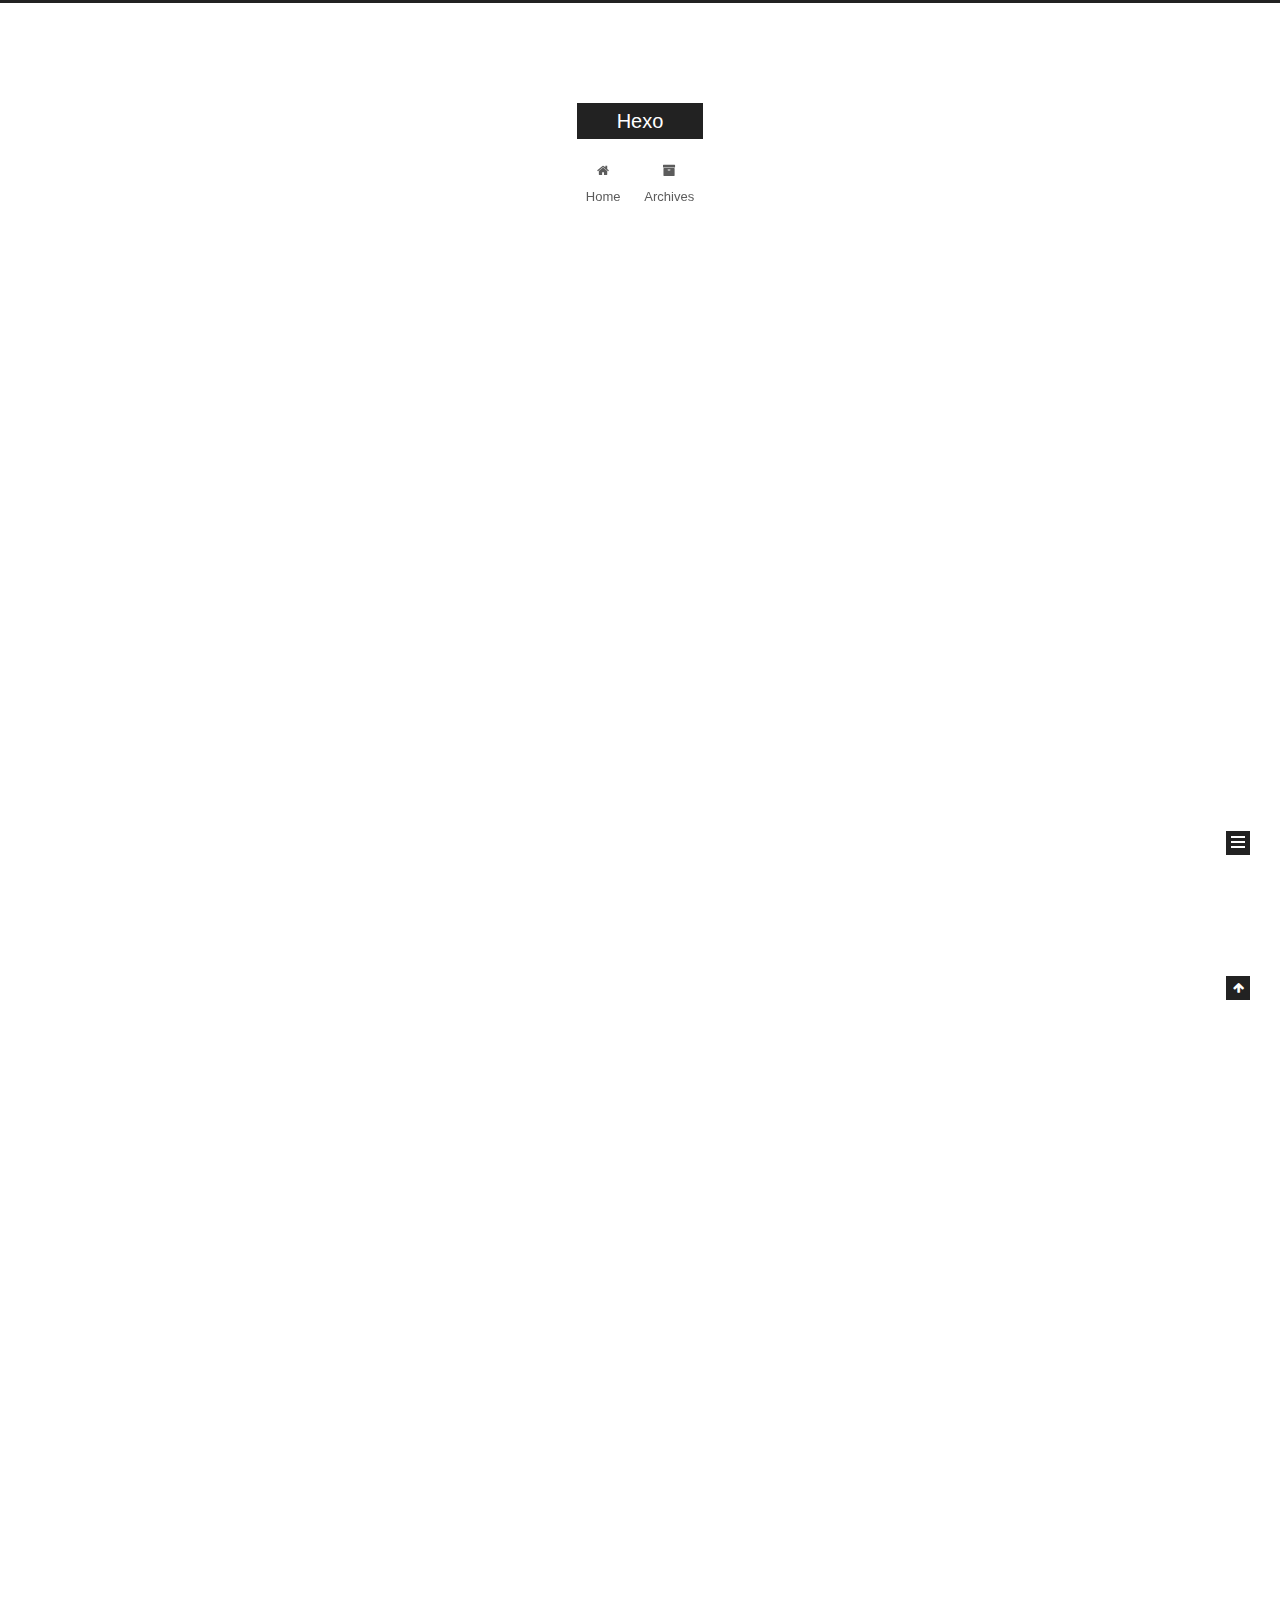
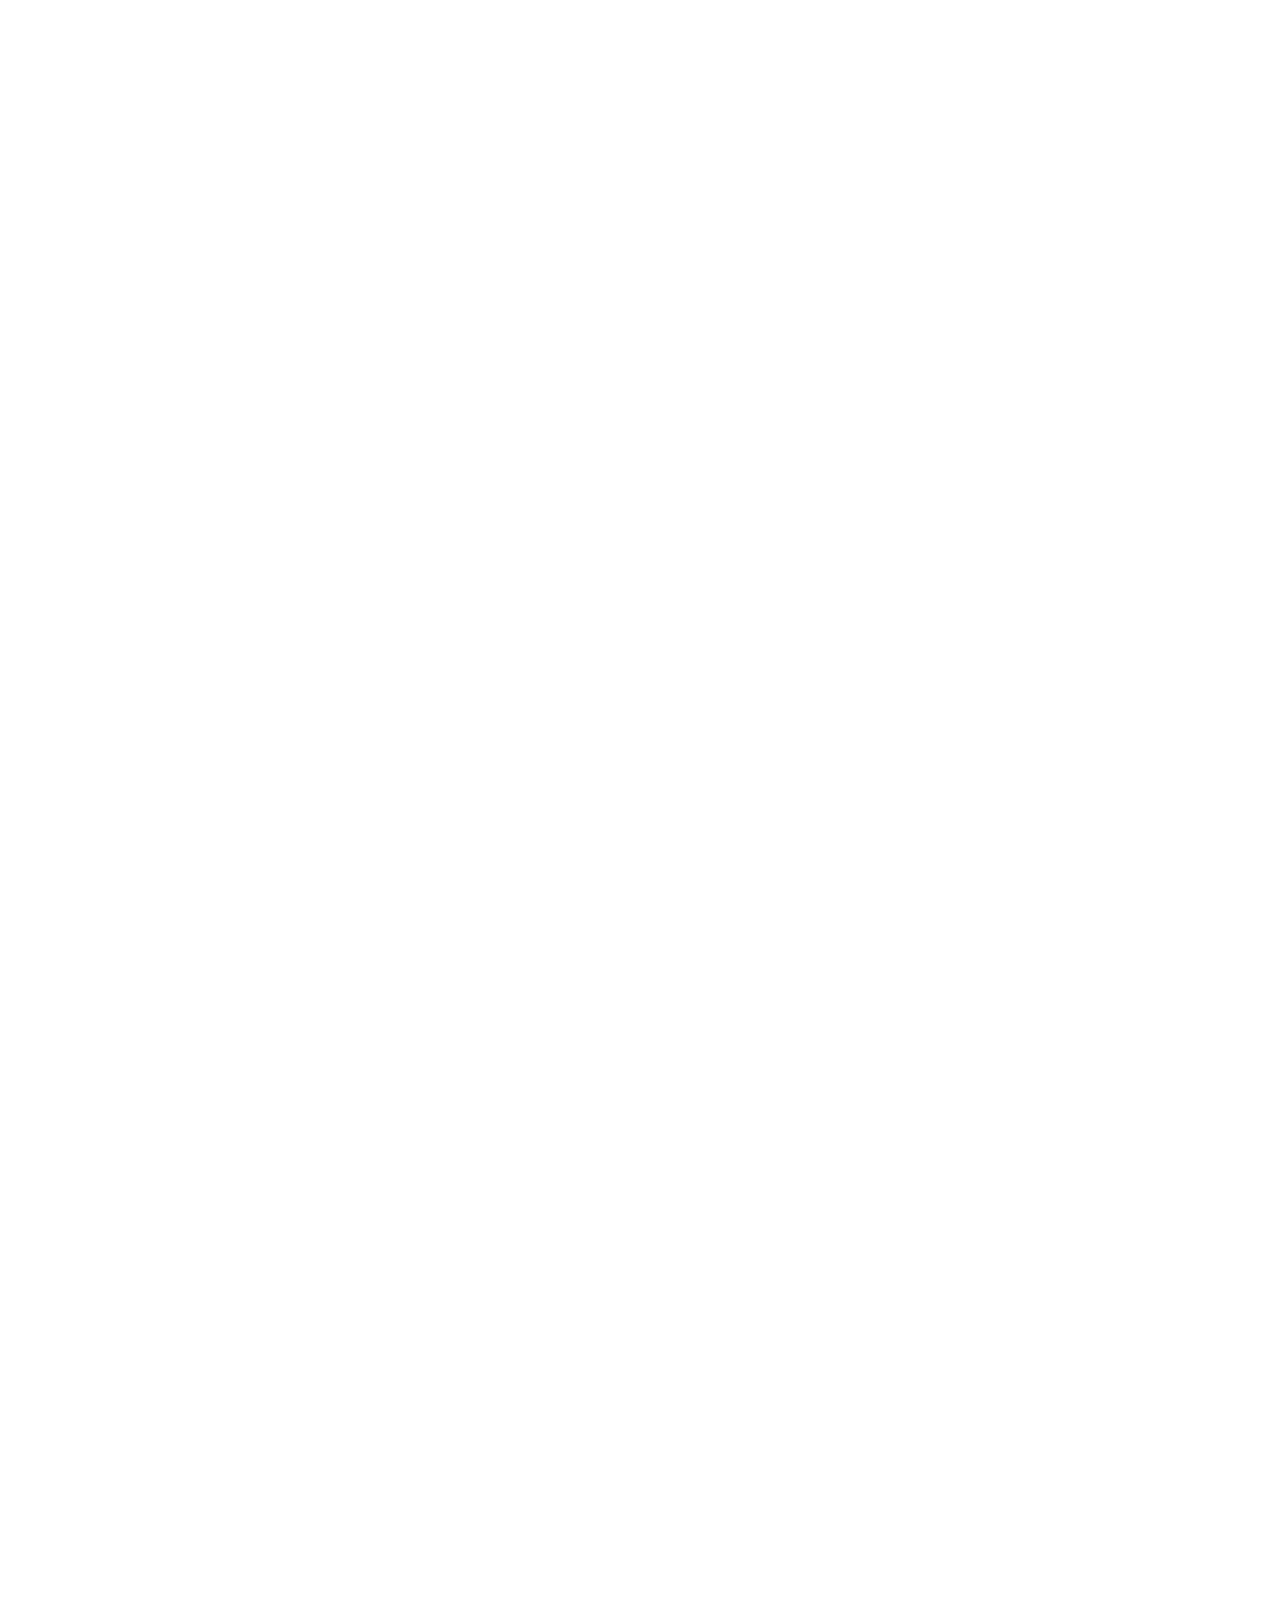
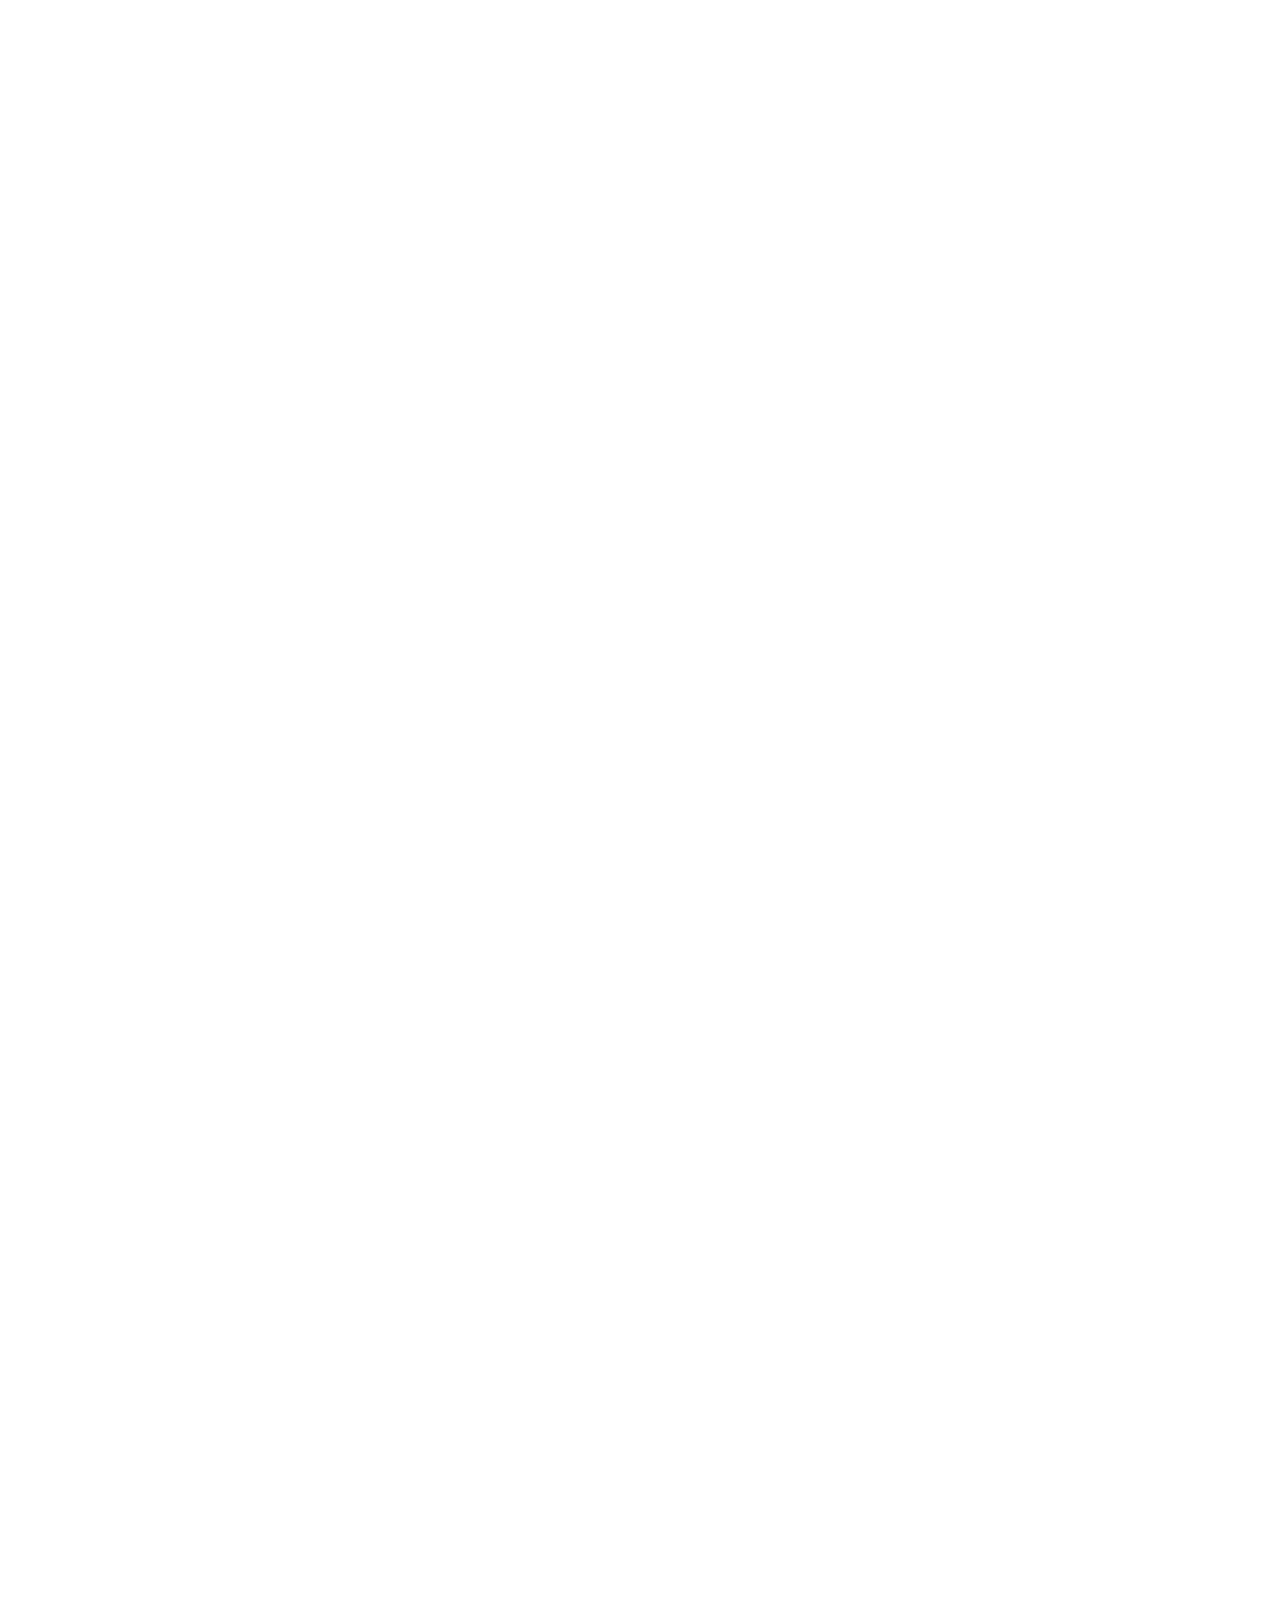
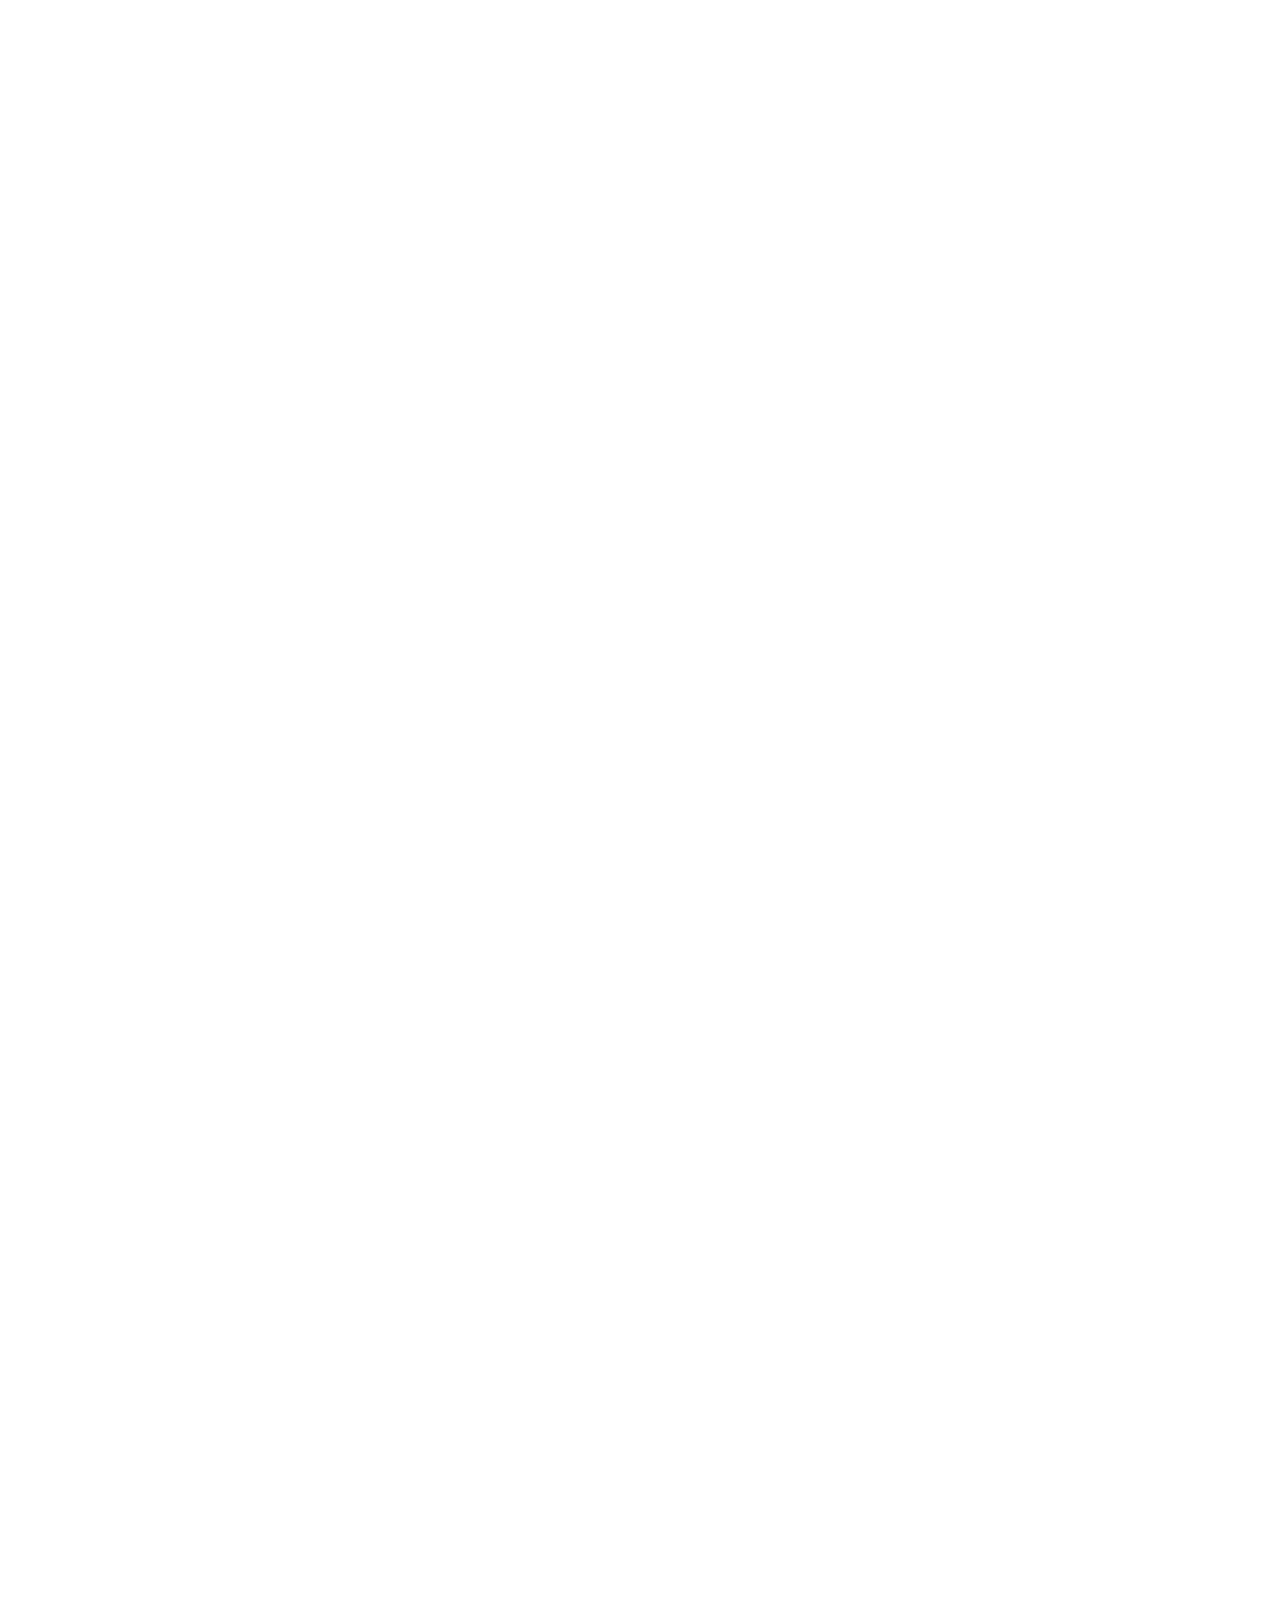
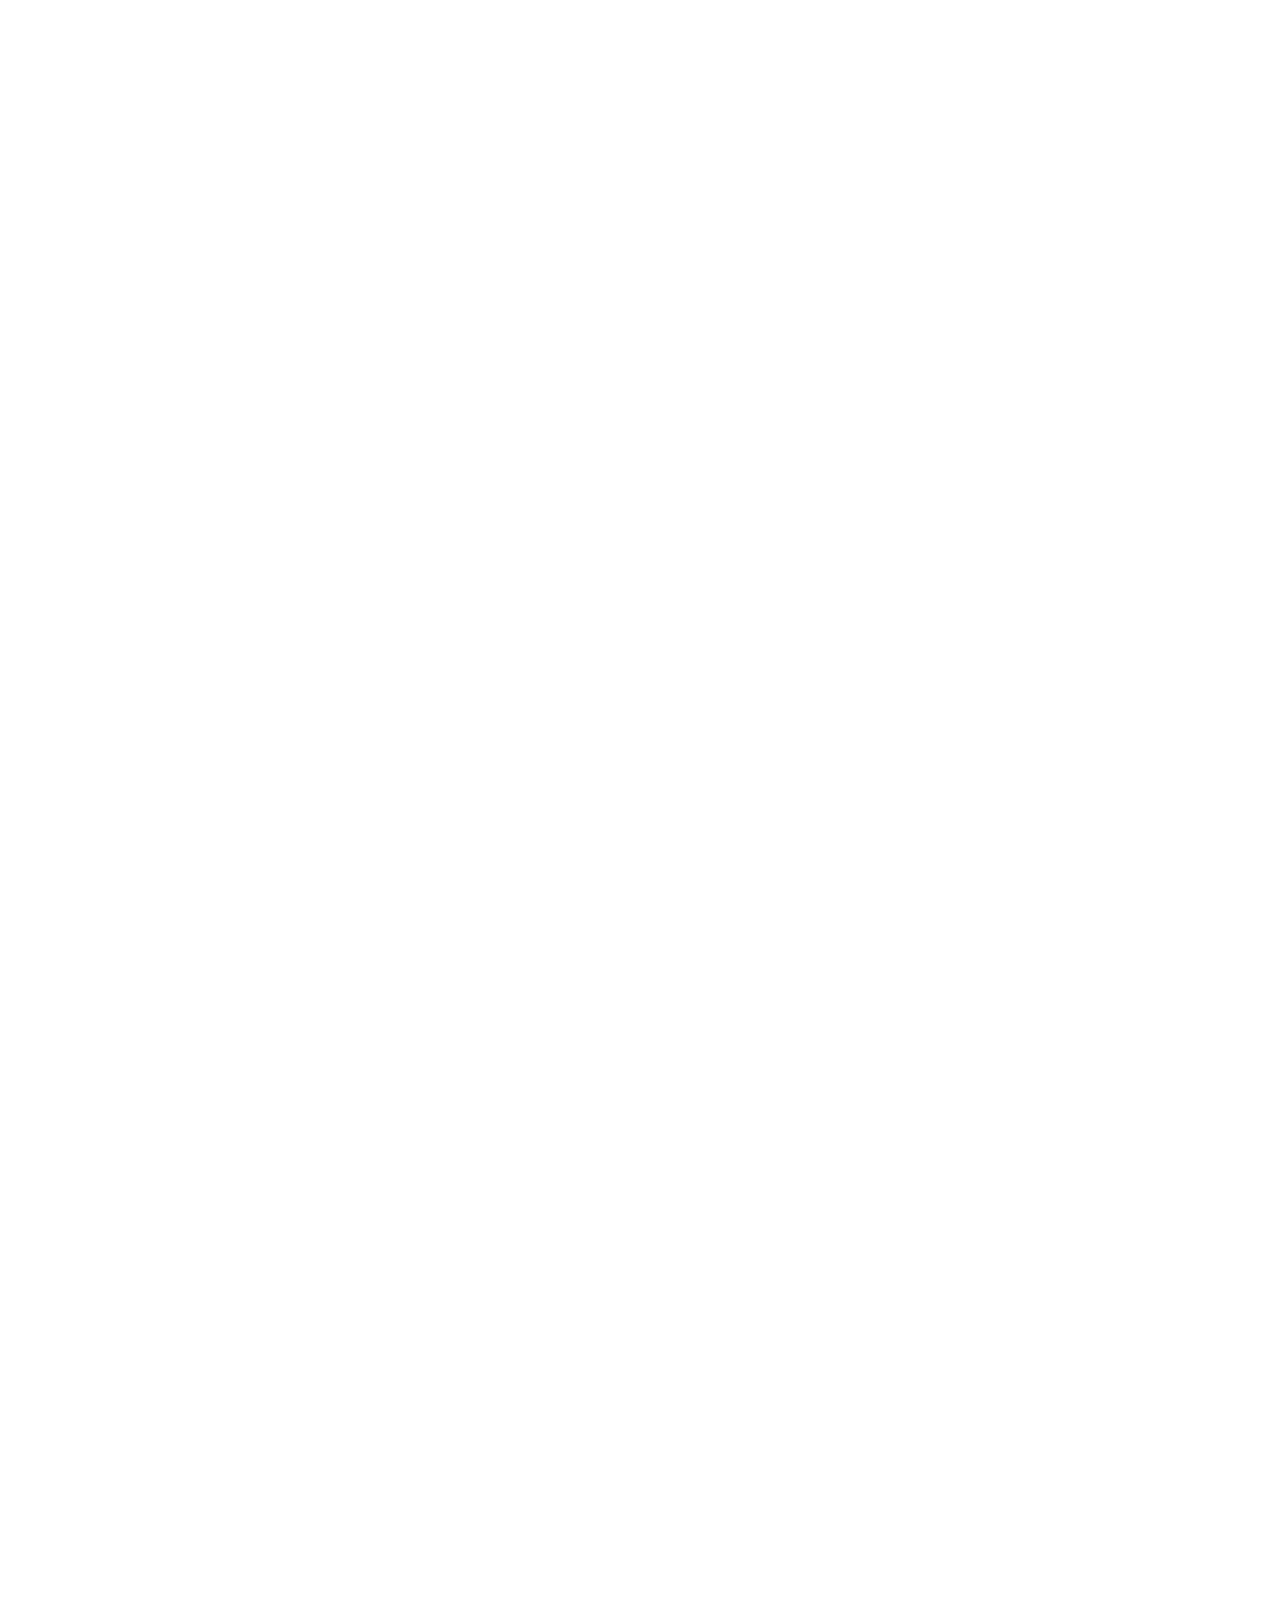
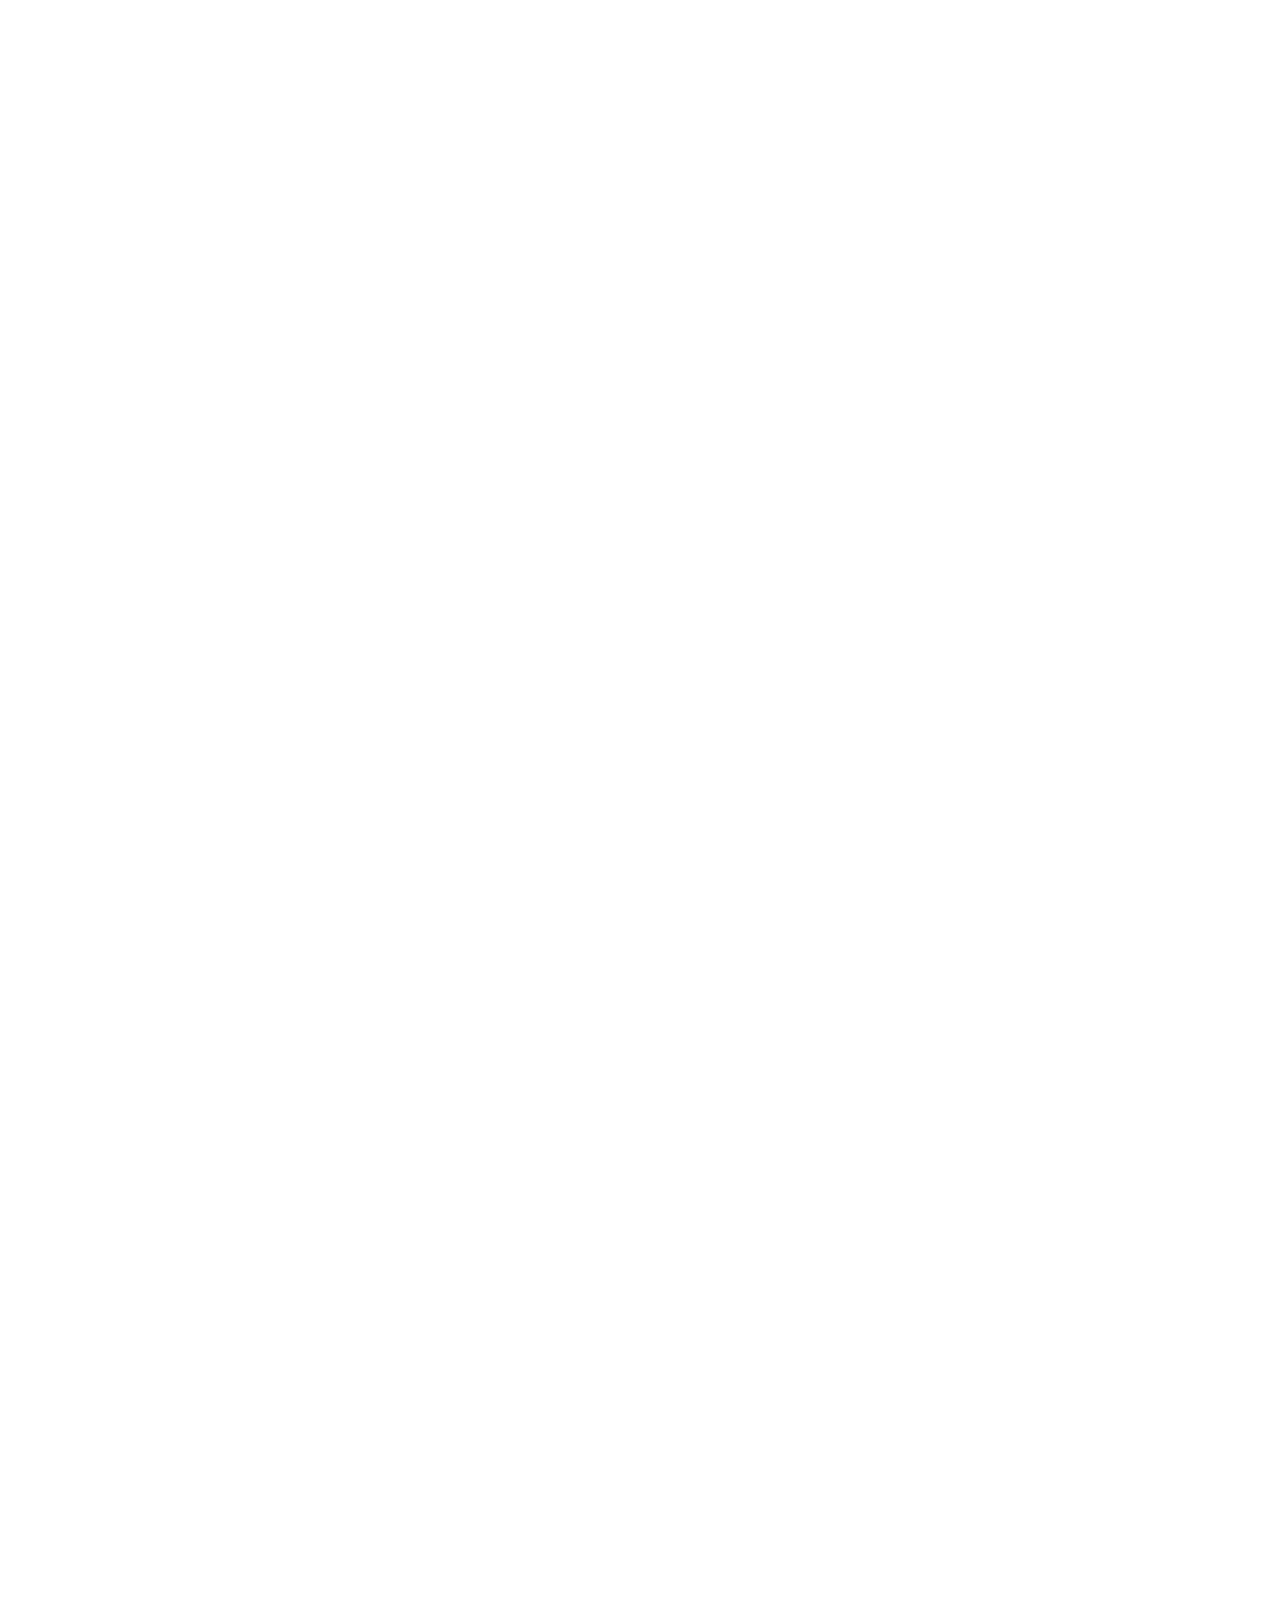
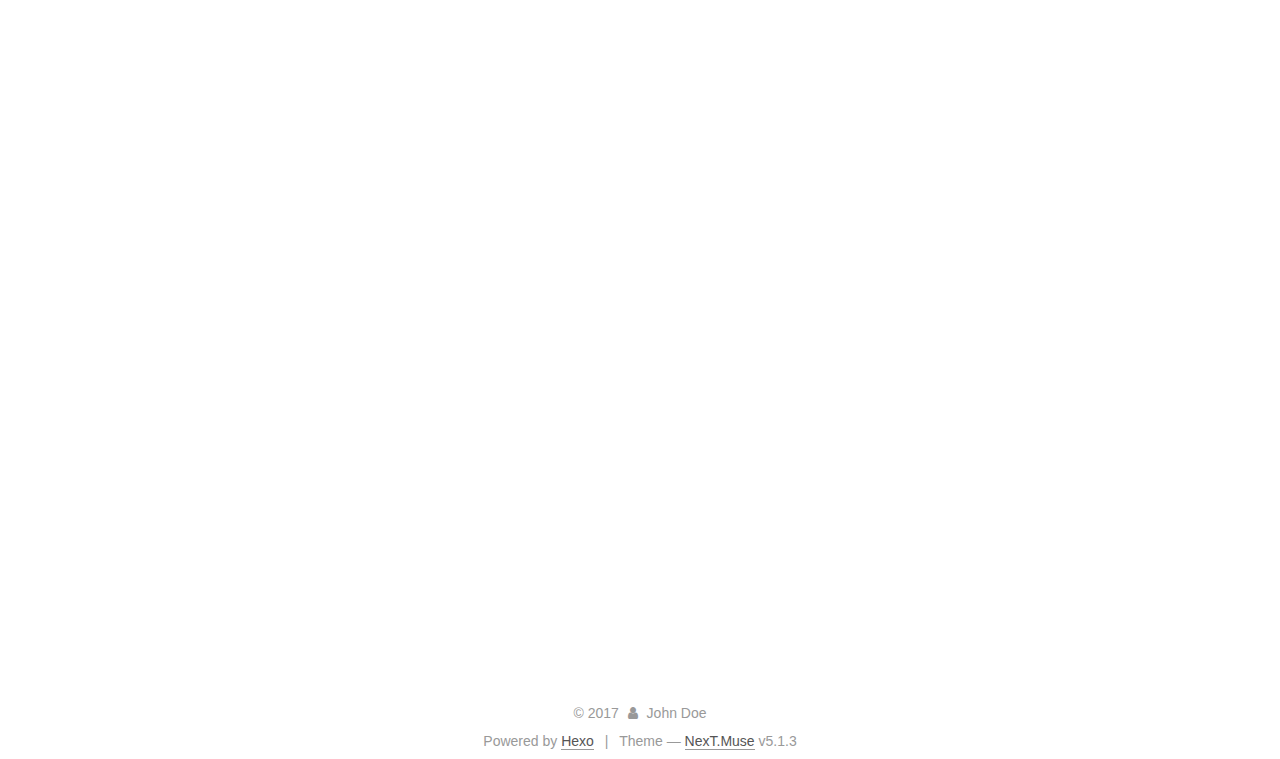
==== commit f2805019: "Site updated: 2017-12-27 11:29:40" ====
--- a/index.html
+++ b/index.html
@@ -181,7 +181,7 @@
             
               <i class="menu-item-icon fa fa-fw fa-home"></i> <br />
             
-            Startseite
+            Home
           </a>
         </li>
       
@@ -191,7 +191,7 @@
             
               <i class="menu-item-icon fa fa-fw fa-archive"></i> <br />
             
-            Archiv
+            Archives
           </a>
         </li>
       
@@ -228,7 +228,7 @@
   
   
   <div class="post-block">
-    <link itemprop="mainEntityOfPage" href="http://yoursite.com/2017/12/27/postName/">
+    <link itemprop="mainEntityOfPage" href="http://yoursite.com/2017/12/20/Guava EventBus 源码解析/">
 
     <span hidden itemprop="author" itemscope itemtype="http://schema.org/Person">
       <meta itemprop="name" content="John Doe">
@@ -247,7 +247,7 @@
         
           <h1 class="post-title" itemprop="name headline">
                 
-                <a class="post-title-link" href="/2017/12/27/postName/" itemprop="url">postName</a></h1>
+                <a class="post-title-link" href="/2017/12/20/Guava EventBus 源码解析/" itemprop="url">Untitled</a></h1>
         
 
         <div class="post-meta">
@@ -257,10 +257,10 @@
                 <i class="fa fa-calendar-o"></i>
               </span>
               
-                <span class="post-meta-item-text">Veröffentlicht am</span>
+                <span class="post-meta-item-text">Posted on</span>
               
-              <time title="Post created" itemprop="dateCreated datePublished" datetime="2017-12-27T11:03:39+08:00">
-                2017-12-27
+              <time title="Post created" itemprop="dateCreated datePublished" datetime="2017-12-20T15:38:00+08:00">
+                2017-12-20
               </time>
             
 
@@ -299,136 +299,68 @@
       
         
           
-            <h1 id="Test"><a href="#Test" class="headerlink" title="Test"></a>Test</h1><pre><code>this is a test page.
-</code></pre>
-          
-        
-      
-    </div>
-    
-    
-    
-
-    
-
-    
-
-    
-
-    <footer class="post-footer">
-      
-
-      
-
-      
-
-      
-      
-        <div class="post-eof"></div>
-      
-    </footer>
-  </div>
-  
-  
-  
-  </article>
-
-
-    
-      
-
-  
-
-  
-  
-  
-
-  <article class="post post-type-normal" itemscope itemtype="http://schema.org/Article">
-  
-  
-  
-  <div class="post-block">
-    <link itemprop="mainEntityOfPage" href="http://yoursite.com/2017/12/27/hello-world/">
-
-    <span hidden itemprop="author" itemscope itemtype="http://schema.org/Person">
-      <meta itemprop="name" content="John Doe">
-      <meta itemprop="description" content="">
-      <meta itemprop="image" content="/images/avatar.gif">
-    </span>
-
-    <span hidden itemprop="publisher" itemscope itemtype="http://schema.org/Organization">
-      <meta itemprop="name" content="Hexo">
-    </span>
-
-    
-      <header class="post-header">
-
-        
-        
-          <h1 class="post-title" itemprop="name headline">
-                
-                <a class="post-title-link" href="/2017/12/27/hello-world/" itemprop="url">Hello World</a></h1>
-        
-
-        <div class="post-meta">
-          <span class="post-time">
-            
-              <span class="post-meta-item-icon">
-                <i class="fa fa-calendar-o"></i>
-              </span>
-              
-                <span class="post-meta-item-text">Veröffentlicht am</span>
-              
-              <time title="Post created" itemprop="dateCreated datePublished" datetime="2017-12-27T10:51:49+08:00">
-                2017-12-27
-              </time>
-            
-
-            
-
-            
-          </span>
-
-          
-
-          
-            
-          
-
-          
-          
-
-          
-
-          
-
-          
-
-        </div>
-      </header>
-    
-
-    
-    
-    
-    <div class="post-body" itemprop="articleBody">
-
-      
-      
-
-      
-        
-          
-            <p>Welcome to <a href="https://hexo.io/" target="_blank" rel="noopener">Hexo</a>! This is your very first post. Check <a href="https://hexo.io/docs/" target="_blank" rel="noopener">documentation</a> for more info. If you get any problems when using Hexo, you can find the answer in <a href="https://hexo.io/docs/troubleshooting.html" target="_blank" rel="noopener">troubleshooting</a> or you can ask me on <a href="https://github.com/hexojs/hexo/issues" target="_blank" rel="noopener">GitHub</a>.</p>
-<h2 id="Quick-Start"><a href="#Quick-Start" class="headerlink" title="Quick Start"></a>Quick Start</h2><h3 id="Create-a-new-post"><a href="#Create-a-new-post" class="headerlink" title="Create a new post"></a>Create a new post</h3><figure class="highlight bash"><table><tr><td class="gutter"><pre><span class="line">1</span><br></pre></td><td class="code"><pre><span class="line">$ hexo new <span class="string">"My New Post"</span></span><br></pre></td></tr></table></figure>
-<p>More info: <a href="https://hexo.io/docs/writing.html" target="_blank" rel="noopener">Writing</a></p>
-<h3 id="Run-server"><a href="#Run-server" class="headerlink" title="Run server"></a>Run server</h3><figure class="highlight bash"><table><tr><td class="gutter"><pre><span class="line">1</span><br></pre></td><td class="code"><pre><span class="line">$ hexo server</span><br></pre></td></tr></table></figure>
-<p>More info: <a href="https://hexo.io/docs/server.html" target="_blank" rel="noopener">Server</a></p>
-<h3 id="Generate-static-files"><a href="#Generate-static-files" class="headerlink" title="Generate static files"></a>Generate static files</h3><figure class="highlight bash"><table><tr><td class="gutter"><pre><span class="line">1</span><br></pre></td><td class="code"><pre><span class="line">$ hexo generate</span><br></pre></td></tr></table></figure>
-<p>More info: <a href="https://hexo.io/docs/generating.html" target="_blank" rel="noopener">Generating</a></p>
-<h3 id="Deploy-to-remote-sites"><a href="#Deploy-to-remote-sites" class="headerlink" title="Deploy to remote sites"></a>Deploy to remote sites</h3><figure class="highlight bash"><table><tr><td class="gutter"><pre><span class="line">1</span><br></pre></td><td class="code"><pre><span class="line">$ hexo deploy</span><br></pre></td></tr></table></figure>
-<p>More info: <a href="https://hexo.io/docs/deployment.html" target="_blank" rel="noopener">Deployment</a></p>
-
+            <p>[TOC]</p>
+<h1 id="Guava-EventBus-源码解析"><a href="#Guava-EventBus-源码解析" class="headerlink" title="Guava EventBus 源码解析"></a>Guava EventBus 源码解析</h1><h2 id="1-引言"><a href="#1-引言" class="headerlink" title="1. 引言"></a>1. 引言</h2><p>​    偶然发现项目中使用了Guava EventBus，短短的不到十个类将pub-sub模式发挥的淋漓尽致。使用起来也非常的方便，为此本文将从源码角度分析Guava EventBus的设计思想。虽然ATA上已经有很多文章分析Guava EventBus了，但发现这些文章都比较久远，而且现在的源码实现方式已经发生了改变，所以本文重新分析了Guava21版本的EventBus实现。</p>
+<h2 id="2-核心类图"><a href="#2-核心类图" class="headerlink" title="2. 核心类图"></a>2. 核心类图</h2><p>​    Guava EventBus作为pub-sub模式的践行者，无非就是完成这三个动作：</p>
+<ul>
+<li><p>注册/取消事件监听器（到控制器）；</p>
+</li>
+<li><p>（控制器）发布事件；</p>
+</li>
+<li><p>事件监听器根据相应的事件执行对应的动作。</p>
+<p>盗用一下greenrobot的EventBus来说明整个流程，就是如下图所示：</p>
+<p><img src="pic/Guava-EventBus/EventBus-Publish-Subscribe.png" alt="EventBus-Publish-Subscribe"></p>
+</li>
+</ul>
+<p>那Guava EventBus是如何实现的呢？如下类图是去掉异常处理等无关的类之后，EventBus的所有核心组件了，可以看出其设计的非常之精巧。作为整个组件的核心-EventBus，它像主控制器一样，控制着所有的事情（所有就称其为总线？）这里说EventBus是“控制”所有事情，是因为它并不是真正的动作执行者，而只是控制其他组件去完成相应的动作。例如（1）注册/取消事件监听器是通过<strong>SubscriberRegistry</strong>组件的<code>register(...)</code>方法完成的；（2）发布事件是通过<strong>Dispatcher</strong>组件的<code>dispatch(...)</code>方法完成的。它像总线一样，让所有的消息都能够顺利的在其上运转起来。（3）事件执行是调用<strong>Subscriber</strong>组件利用反射来实现的。下面我们就要深入到细节，看看它具体是怎么实现的。</p>
+<p><img src="pic/Guava-EventBus/eventbus-framework.png" alt="EventBus Framework"></p>
+<h2 id="3-实现细节"><a href="#3-实现细节" class="headerlink" title="3. 实现细节"></a>3. 实现细节</h2><p>​    在分析实现细节时，我们着重分析pub-sub的三个核心动作，搞清楚了这三个核心的动作，整个EventBus的核心源码也分析的差不多了。下面我们分块来讲解每步动作的实现细节。</p>
+<h3 id="3-1-订阅器注册-REGISTER"><a href="#3-1-订阅器注册-REGISTER" class="headerlink" title="3.1 订阅器注册(REGISTER)"></a>3.1 订阅器注册(REGISTER)</h3><p>​    EventBus注册一个订阅器（也可以称之为监听器，毕竟EventBus代码中使用的名字是listener，下面所说的监听器和订阅者是同一个概念）是通过如下方法实现的，可见它内部是通过SubscriberRegistry的register()方法来实现的，那么下面我们看看这个方法是如何注册的。</p>
+<figure class="highlight java"><table><tr><td class="gutter"><pre><span class="line">1</span><br><span class="line">2</span><br><span class="line">3</span><br></pre></td><td class="code"><pre><span class="line"><span class="function"><span class="keyword">public</span> <span class="keyword">void</span> <span class="title">register</span><span class="params">(Object object)</span> </span>&#123;</span><br><span class="line">  subscribers.register(object);</span><br><span class="line">&#125;</span><br></pre></td></tr></table></figure>
+<p>​    SubscriberRegistry的注册方法如下所示，它首先会扫描这个listener及其父类的所有带有<code>@Subscriber</code>注解的方法，然后抽取出方法的入参(有且仅有一个)作为事件类型(EventType)，方法及其类作为订阅者(Subscriber)，这样形成一键多值的结构；然后将其添加到这个事件类型的总列表中（因为其他的listener可能已经有对该事件进行监听，所以EventBus总线中记录了每个事件类型下的所有订阅者）。</p>
+<figure class="highlight java"><table><tr><td class="gutter"><pre><span class="line">1</span><br><span class="line">2</span><br><span class="line">3</span><br><span class="line">4</span><br><span class="line">5</span><br><span class="line">6</span><br><span class="line">7</span><br><span class="line">8</span><br><span class="line">9</span><br><span class="line">10</span><br><span class="line">11</span><br><span class="line">12</span><br><span class="line">13</span><br><span class="line">14</span><br><span class="line">15</span><br><span class="line">16</span><br><span class="line">17</span><br><span class="line">18</span><br></pre></td><td class="code"><pre><span class="line"><span class="function"><span class="keyword">void</span> <span class="title">register</span><span class="params">(Object listener)</span> </span>&#123;</span><br><span class="line">  <span class="comment">//首先查找这个监听器的所有订阅者，返回事件类型(EventType)：监听者(listener)列表这样的集合</span></span><br><span class="line">  Multimap&lt;Class&lt;?&gt;, Subscriber&gt; listenerMethods = findAllSubscribers(listener);</span><br><span class="line">  <span class="comment">//接下来就是逐个扫描每个事件类型，并且将新的listener加入到EventBus的这个事件类型列表中。</span></span><br><span class="line">  <span class="keyword">for</span> (Map.Entry&lt;Class&lt;?&gt;, Collection&lt;Subscriber&gt;&gt; entry : listenerMethods.asMap().entrySet()) &#123;</span><br><span class="line">    Class&lt;?&gt; eventType = entry.getKey();</span><br><span class="line">    Collection&lt;Subscriber&gt; eventMethodsInListener = entry.getValue();</span><br><span class="line">	<span class="comment">//以前的版本是使用锁的方式，现在使用CopyOnWriteArraySet数据结构，拷贝时不加锁，更快</span></span><br><span class="line">    CopyOnWriteArraySet&lt;Subscriber&gt; eventSubscribers = subscribers.get(eventType);</span><br><span class="line">	<span class="comment">//如果为空就新建一个集合，然后把新添加的listner添加进来</span></span><br><span class="line">    <span class="keyword">if</span> (eventSubscribers == <span class="keyword">null</span>) &#123;</span><br><span class="line">      CopyOnWriteArraySet&lt;Subscriber&gt; newSet = <span class="keyword">new</span> CopyOnWriteArraySet&lt;Subscriber&gt;();</span><br><span class="line">      eventSubscribers =</span><br><span class="line">          MoreObjects.firstNonNull(subscribers.putIfAbsent(eventType, newSet), newSet);</span><br><span class="line">    &#125;</span><br><span class="line">    eventSubscribers.addAll(eventMethodsInListener);</span><br><span class="line">  &#125;</span><br><span class="line">&#125;</span><br></pre></td></tr></table></figure>
+<p>​    在上述的代码中，我们发现解析这个监听器所订阅的事件类型，并且返回{事件类型：订阅者列表}这样的数据结构最为关键，那SubscriberRegistry是如何解析监听器的呢？我们看看他的源码，如下所示，它实际上是通过反射的方式，拿到这个监听器及其父类的所有带有<code>@Subscribe</code>的注解的方法，然后取这个方法的入参作为事件类型，这个方法的类作为订阅者，以此形成{事件类型：订阅者列表}这样的数据结构。</p>
+<figure class="highlight java"><table><tr><td class="gutter"><pre><span class="line">1</span><br><span class="line">2</span><br><span class="line">3</span><br><span class="line">4</span><br><span class="line">5</span><br><span class="line">6</span><br><span class="line">7</span><br><span class="line">8</span><br><span class="line">9</span><br><span class="line">10</span><br><span class="line">11</span><br><span class="line">12</span><br><span class="line">13</span><br></pre></td><td class="code"><pre><span class="line"><span class="keyword">private</span> Multimap&lt;Class&lt;?&gt;, Subscriber&gt; findAllSubscribers(Object listener) &#123;</span><br><span class="line">  Multimap&lt;Class&lt;?&gt;, Subscriber&gt; methodsInListener = HashMultimap.create();</span><br><span class="line">  <span class="comment">//获取这个listener的类对象</span></span><br><span class="line">  Class&lt;?&gt; clazz = listener.getClass();</span><br><span class="line">  <span class="comment">//找出这个listener类及其父类的所有有@Subscribe注解的方法</span></span><br><span class="line">  <span class="keyword">for</span> (Method method : getAnnotatedMethods(clazz)) &#123;</span><br><span class="line">    <span class="comment">//获取带有@Subscribe注解的方法的入参(有且仅有一个)，并以此为key加入到监听列表中。</span></span><br><span class="line">    Class&lt;?&gt;[] parameterTypes = method.getParameterTypes();</span><br><span class="line">    Class&lt;?&gt; eventType = parameterTypes[<span class="number">0</span>];</span><br><span class="line">    methodsInListener.put(eventType, Subscriber.create(bus, listener, method));</span><br><span class="line">  &#125;</span><br><span class="line">  <span class="keyword">return</span> methodsInListener;</span><br><span class="line">&#125;</span><br></pre></td></tr></table></figure>
+<p>​    这里我们有必要看看<code>getAnnotatedMethods(...)</code>方法是如何来提取listener中的事件处理逻辑的。它会扫描这个listener自己及其父类，然后找出所有带有<code>@Subscribe</code>的注解，并将其加入到集合中，需要注意的是，带有<code>@Subscribe</code>的注解的方法，有且仅有一个入参，否则就会报错。这也解释了为啥EventBus的Subscriber的方法只能有一个参数，是在这段代码中进行限制的。有必要在此多说一点，这个<code>@Subscribe</code>注解可以称之为Guava的神来之笔，一般可以采用Observer设计模式来实现这种pub-sub模型，然而这个设计模式需要定义两个接口，让用户去实现这个接口及其对应的方法；而<strong>Guava采用注解的方式来取代接口的方式来实现，这种“隐式契约”显然要比接口这种“显式契约”要松散多了</strong>。</p>
+<figure class="highlight java"><table><tr><td class="gutter"><pre><span class="line">1</span><br><span class="line">2</span><br><span class="line">3</span><br><span class="line">4</span><br><span class="line">5</span><br><span class="line">6</span><br><span class="line">7</span><br><span class="line">8</span><br><span class="line">9</span><br><span class="line">10</span><br><span class="line">11</span><br><span class="line">12</span><br><span class="line">13</span><br><span class="line">14</span><br><span class="line">15</span><br><span class="line">16</span><br><span class="line">17</span><br><span class="line">18</span><br><span class="line">19</span><br><span class="line">20</span><br><span class="line">21</span><br><span class="line">22</span><br><span class="line">23</span><br><span class="line">24</span><br><span class="line">25</span><br><span class="line">26</span><br><span class="line">27</span><br></pre></td><td class="code"><pre><span class="line"><span class="function"><span class="keyword">private</span> <span class="keyword">static</span> ImmutableList&lt;Method&gt; <span class="title">getAnnotatedMethodsNotCached</span><span class="params">(Class&lt;?&gt; clazz)</span> </span>&#123;</span><br><span class="line">  <span class="comment">//该listener的父类可能也是一个listener，所以也要分析其父类</span></span><br><span class="line">  Set&lt;? extends Class&lt;?&gt;&gt; supertypes = TypeToken.of(clazz).getTypes().rawTypes();</span><br><span class="line">  Map&lt;MethodIdentifier, Method&gt; identifiers = Maps.newHashMap();</span><br><span class="line">  <span class="keyword">for</span> (Class&lt;?&gt; supertype : supertypes) &#123;</span><br><span class="line">    <span class="keyword">for</span> (Method method : supertype.getDeclaredMethods()) &#123;</span><br><span class="line">      <span class="comment">//判断这个方法是否有@Subscribe注解</span></span><br><span class="line">      <span class="keyword">if</span> (method.isAnnotationPresent(Subscribe.class) &amp;&amp; !method.isSynthetic()) &#123;</span><br><span class="line">        <span class="comment">// TODO(cgdecker): Should check for a generic parameter type and error out</span></span><br><span class="line">        <span class="comment">//而且这个方法必须只有一个入参，否则就会报错</span></span><br><span class="line">        Class&lt;?&gt;[] parameterTypes = method.getParameterTypes();</span><br><span class="line">        checkArgument(</span><br><span class="line">            parameterTypes.length == <span class="number">1</span>,</span><br><span class="line">            <span class="string">"Method %s has @Subscribe annotation but has %s parameters."</span></span><br><span class="line">                + <span class="string">"Subscriber methods must have exactly 1 parameter."</span>,</span><br><span class="line">            method,</span><br><span class="line">            parameterTypes.length);</span><br><span class="line"></span><br><span class="line">        MethodIdentifier ident = <span class="keyword">new</span> MethodIdentifier(method);</span><br><span class="line">        <span class="keyword">if</span> (!identifiers.containsKey(ident)) &#123;</span><br><span class="line">          identifiers.put(ident, method);</span><br><span class="line">        &#125;</span><br><span class="line">      &#125;</span><br><span class="line">    &#125;</span><br><span class="line">  &#125;</span><br><span class="line">  <span class="keyword">return</span> ImmutableList.copyOf(identifiers.values());</span><br><span class="line">&#125;</span><br></pre></td></tr></table></figure>
+<p>​    到此为止，我们分析了一个订阅者是如何被注册到EventBus中的。简单来说，EventBus是通过<code>@Subscribe</code>注解来标识某个方法是事件的处理方法，通过方法参数类型标识事件类型。</p>
+<h3 id="3-2-事件发布-POST"><a href="#3-2-事件发布-POST" class="headerlink" title="3.2 事件发布(POST)"></a>3.2 事件发布(POST)</h3><p>​    EventBus的事件发布，是通过<code>post(...)</code>函数来实现的。这个函数主要有两个动作：（1）找到这个事件的所有订阅者；（2）向这些订阅者发布该事件。下面我们来详细看看这两个动作是如何执行的。</p>
+<figure class="highlight java"><table><tr><td class="gutter"><pre><span class="line">1</span><br><span class="line">2</span><br><span class="line">3</span><br><span class="line">4</span><br><span class="line">5</span><br><span class="line">6</span><br><span class="line">7</span><br><span class="line">8</span><br><span class="line">9</span><br><span class="line">10</span><br><span class="line">11</span><br></pre></td><td class="code"><pre><span class="line"><span class="function"><span class="keyword">public</span> <span class="keyword">void</span> <span class="title">post</span><span class="params">(Object event)</span> </span>&#123;</span><br><span class="line">  <span class="comment">//找到这个事件的所有订阅者</span></span><br><span class="line">  Iterator&lt;Subscriber&gt; eventSubscribers = subscribers.getSubscribers(event);</span><br><span class="line">  <span class="keyword">if</span> (eventSubscribers.hasNext()) &#123;</span><br><span class="line">    <span class="comment">//如果这个事件有相应的订阅者，则发布事件</span></span><br><span class="line">    dispatcher.dispatch(event, eventSubscribers);</span><br><span class="line">  &#125; <span class="keyword">else</span> <span class="keyword">if</span> (!(event <span class="keyword">instanceof</span> DeadEvent)) &#123;</span><br><span class="line">    <span class="comment">// 否则，就发布一个DeadEvent类型的事件(这个事件含义就是没有订阅者的事件)</span></span><br><span class="line">    post(<span class="keyword">new</span> DeadEvent(<span class="keyword">this</span>, event));</span><br><span class="line">  &#125;</span><br><span class="line">&#125;</span><br></pre></td></tr></table></figure>
+<p>​    Step1: 找到这个事件的订阅者。EventBus并不是单单找到这个Event事件本身的订阅者，还找到了这个Event的所有父类及父类实现的接口的所有事件的订阅者。为什么要找这么多订阅者呢？这其实是一个见仁见智的问题。我们举个例子，设SuperEvent是Event的父类，如果Listener订阅了SuperEvent的事件，当事件Event发生时，因为Event也是一个SuperEvent，也可以认为是SuperEvent发生了，所以Event的发生也需要通知订阅了SuperEvent的Listener。所以EventBus认为A事件发生时，也应该通知所有A的父类事件。毕竟继承关系是is-a关系，这种操作我认为是合理的。</p>
+<figure class="highlight java"><table><tr><td class="gutter"><pre><span class="line">1</span><br><span class="line">2</span><br><span class="line">3</span><br><span class="line">4</span><br><span class="line">5</span><br><span class="line">6</span><br><span class="line">7</span><br><span class="line">8</span><br><span class="line">9</span><br><span class="line">10</span><br><span class="line">11</span><br><span class="line">12</span><br><span class="line">13</span><br><span class="line">14</span><br><span class="line">15</span><br><span class="line">16</span><br><span class="line">17</span><br></pre></td><td class="code"><pre><span class="line"><span class="function">Iterator&lt;Subscriber&gt; <span class="title">getSubscribers</span><span class="params">(Object event)</span> </span>&#123;</span><br><span class="line">  <span class="comment">//扁平化这个类：目的是找到这个类、父类以及他们实现的接口</span></span><br><span class="line">  ImmutableSet&lt;Class&lt;?&gt;&gt; eventTypes = flattenHierarchy(event.getClass());</span><br><span class="line">  List&lt;Iterator&lt;Subscriber&gt;&gt; subscriberIterators =</span><br><span class="line">      Lists.newArrayListWithCapacity(eventTypes.size());</span><br><span class="line"></span><br><span class="line">  <span class="keyword">for</span> (Class&lt;?&gt; eventType : eventTypes) &#123;</span><br><span class="line">    <span class="comment">//找到这个事件类型的所有订阅者，并且把它加到集合中</span></span><br><span class="line">    CopyOnWriteArraySet&lt;Subscriber&gt; eventSubscribers = subscribers.get(eventType);</span><br><span class="line">    <span class="keyword">if</span> (eventSubscribers != <span class="keyword">null</span>) &#123;</span><br><span class="line">      <span class="comment">// eager no-copy snapshot</span></span><br><span class="line">      subscriberIterators.add(eventSubscribers.iterator());</span><br><span class="line">    &#125;</span><br><span class="line">  &#125;</span><br><span class="line"><span class="comment">//这个大集合包含了这个event、父类以及他们所实现接口的所有类型的订阅者</span></span><br><span class="line">  <span class="keyword">return</span> Iterators.concat(subscriberIterators.iterator());</span><br><span class="line">&#125;</span><br></pre></td></tr></table></figure>
+<p>​    Step2:向这些事件订阅者发布该事件。EventBus的事件分发器是交由Dispatcher对象来实现的。在继续分析代码之前，我们先看看Dispatcher的设计，类图如下所示：</p>
+<p><img src="pic/Guava-EventBus/Dispatcher.png" alt="Dispatcher"></p>
+<p>EventBus总共提供了三种分发类：</p>
+<ul>
+<li>PerThreadQueuedDispatcher:从名字可以看出来这个事件分发器是以线程为单位进行的，它<strong>为每个线程申请了一个队列</strong>，这个队列存放了所有投递到该线程的事件及其订阅者们，并且按照事件到达的顺序依次进行投放。</li>
+<li>LegacyAsyncDispatcher:从名字来看这个事件分发器应该是要废弃掉的(官方的说法是：but is otherwise not especially useful.)，与PerThreadQueuedDispatcher相比，它是采用了一个<strong>全局队列</strong>来存储所有{到达的事件：订阅者}对，它不确保投放的顺序和事件到达的顺序是一致的。这也是作者诟病既然不能保证顺序，用队列就是多此一举。</li>
+<li>ImmediateDispatcher:从名字来看这个事件分发器是立即发布当前的这个事件，实际情况也是如此，当用户调用<code>dispatch(...)</code>方法时，它不用任何队列缓存事件，而是<strong>立即向该事件的订阅者发布事件</strong>。</li>
+</ul>
+<p>可能这么解释不太直观，下面我们将结合源码并辅以图的形式来展示这三种事件分发器的工作原理。</p>
+<blockquote>
+<p>注：在如下的三幅图里，分别展示了3个线程(thread-1，thread-2，thread-3)和5个事件(E1，E2，E3，E4，E5)在不同的分发模型下的处理方式，其中事件E1到E5是按照时间顺序先后发布的。</p>
+</blockquote>
+<p>（1）PerThreadQueuedDispatcher</p>
+<p>​    在此分发模型下，它会为每个线程申请一个事件队列，该线程所发布的事件都会存入此队列下，因此保证了线程内的事件发布顺序一致性，而且在分发过程中，按照广度优先原则：事件A的所有订阅者都处理完毕时，再发布下一个事件来进行发布。如下图所示：</p>
+<p><img src="pic/Guava-EventBus/PerThreadQueuedDispatcher.png" alt="PerThreadQueuedDispatcher"></p>
+<p>​    如下是该模型是实现方式。可以看到该模型有两个核心的变量：queue和dispatching。这两个变量都是绑定到线程上的，queue还比较好理解，是用来存放到达该线程的事件，<strong>那Boolean类型的dispatching线程局部变量是干什么的呢？这个变量是为了防止线程重复发布事件，即多次递归调用了<code>post(...)</code>方法</strong>。（聪明的读者请思考此情景如何出现？最后会给一个思考题）因此在第一次进入的时候，将dispatching变量置为true，下次就不会再重入进来。由此可以看出该模型保证了同一线程下事件是按序发布的，而且当一个事件的订阅者都接收到消息时，才会发布下一个事件。</p>
+<figure class="highlight java"><table><tr><td class="gutter"><pre><span class="line">1</span><br><span class="line">2</span><br><span class="line">3</span><br><span class="line">4</span><br><span class="line">5</span><br><span class="line">6</span><br><span class="line">7</span><br><span class="line">8</span><br><span class="line">9</span><br><span class="line">10</span><br><span class="line">11</span><br><span class="line">12</span><br><span class="line">13</span><br><span class="line">14</span><br><span class="line">15</span><br><span class="line">16</span><br><span class="line">17</span><br><span class="line">18</span><br><span class="line">19</span><br><span class="line">20</span><br><span class="line">21</span><br><span class="line">22</span><br><span class="line">23</span><br><span class="line">24</span><br><span class="line">25</span><br><span class="line">26</span><br><span class="line">27</span><br><span class="line">28</span><br><span class="line">29</span><br><span class="line">30</span><br><span class="line">31</span><br><span class="line">32</span><br><span class="line">33</span><br><span class="line">34</span><br><span class="line">35</span><br><span class="line">36</span><br><span class="line">37</span><br><span class="line">38</span><br><span class="line">39</span><br><span class="line">40</span><br><span class="line">41</span><br><span class="line">42</span><br><span class="line">43</span><br><span class="line">44</span><br><span class="line">45</span><br><span class="line">46</span><br><span class="line">47</span><br></pre></td><td class="code"><pre><span class="line"><span class="keyword">private</span> <span class="keyword">static</span> <span class="keyword">final</span> <span class="class"><span class="keyword">class</span> <span class="title">PerThreadQueuedDispatcher</span> <span class="keyword">extends</span> <span class="title">Dispatcher</span> </span>&#123;</span><br><span class="line">    <span class="comment">/**</span></span><br><span class="line"><span class="comment">     * Per-thread queue of events to dispatch.</span></span><br><span class="line"><span class="comment">     */</span></span><br><span class="line">    <span class="keyword">private</span> <span class="keyword">final</span> ThreadLocal&lt;Queue&lt;Event&gt;&gt; queue =</span><br><span class="line">        <span class="keyword">new</span> ThreadLocal&lt;Queue&lt;Event&gt;&gt;() &#123;</span><br><span class="line">          <span class="meta">@Override</span></span><br><span class="line">          <span class="function"><span class="keyword">protected</span> Queue&lt;Event&gt; <span class="title">initialValue</span><span class="params">()</span> </span>&#123;</span><br><span class="line">            <span class="keyword">return</span> Queues.newArrayDeque();</span><br><span class="line">          &#125;</span><br><span class="line">        &#125;;</span><br><span class="line"></span><br><span class="line">    <span class="comment">/**</span></span><br><span class="line"><span class="comment">     * Per-thread dispatch state, used to avoid reentrant event dispatching.</span></span><br><span class="line"><span class="comment">     */</span></span><br><span class="line">    <span class="keyword">private</span> <span class="keyword">final</span> ThreadLocal&lt;Boolean&gt; dispatching =</span><br><span class="line">        <span class="keyword">new</span> ThreadLocal&lt;Boolean&gt;() &#123;</span><br><span class="line">          <span class="meta">@Override</span></span><br><span class="line">          <span class="function"><span class="keyword">protected</span> Boolean <span class="title">initialValue</span><span class="params">()</span> </span>&#123;</span><br><span class="line">            <span class="keyword">return</span> <span class="keyword">false</span>;</span><br><span class="line">          &#125;</span><br><span class="line">        &#125;;</span><br><span class="line"></span><br><span class="line">    <span class="meta">@Override</span></span><br><span class="line">    <span class="function"><span class="keyword">void</span> <span class="title">dispatch</span><span class="params">(Object event, Iterator&lt;Subscriber&gt; subscribers)</span> </span>&#123;</span><br><span class="line">      checkNotNull(event);</span><br><span class="line">      checkNotNull(subscribers);</span><br><span class="line">      Queue&lt;Event&gt; queueForThread = queue.get();</span><br><span class="line">      queueForThread.offer(<span class="keyword">new</span> Event(event, subscribers));</span><br><span class="line">	<span class="comment">//防止多次重入分发逻辑，线程第一次进入时将此变量设置为true,下次无法再次进入。</span></span><br><span class="line">      <span class="keyword">if</span> (!dispatching.get()) &#123;</span><br><span class="line">        dispatching.set(<span class="keyword">true</span>);</span><br><span class="line">        <span class="keyword">try</span> &#123;</span><br><span class="line">          Event nextEvent;</span><br><span class="line">          <span class="comment">//事件的分发逻辑，循环取每个事件，并且向该事件的订阅者发布消息。</span></span><br><span class="line">          <span class="keyword">while</span> ((nextEvent = queueForThread.poll()) != <span class="keyword">null</span>) &#123;</span><br><span class="line">            <span class="keyword">while</span> (nextEvent.subscribers.hasNext()) &#123;</span><br><span class="line">              nextEvent.subscribers.next().dispatchEvent(nextEvent.event);</span><br><span class="line">            &#125;</span><br><span class="line">          &#125;</span><br><span class="line">        &#125; <span class="keyword">finally</span> &#123;</span><br><span class="line">          dispatching.remove();</span><br><span class="line">          queue.remove();</span><br><span class="line">        &#125;</span><br><span class="line">      &#125;</span><br><span class="line">    &#125;</span><br><span class="line">  &#125;</span><br></pre></td></tr></table></figure>
+<p>（2）LegacyAsyncDispatcher</p>
+<p>​    在此分发模型下，事件的发布顺序无法保障和事件的到达顺序一致，而且也无法保证事件是按照广度优先的策略发布的，即A事件的所有订阅者都收到消息时才发布下一个事件。如下图所示，在发布队列中可以看到事件是乱序的。</p>
+<p><img src="pic/Guava-EventBus/LegacyAsyncDispatcher.png" alt="LegacyAsyncDispatcher"></p>
+<p>​    源码如下所示，它是使用了全局的queue来存储所有到达的事件，将原来的{事件：订阅者列表}拆成若干个{事件：订阅者}这样的键值对，然后将其加入到全局的队列中，多个线程同时添加{事件：订阅者}到queue时，可能会出现混乱的情况，如上图的<code>E3:L5</code>键值对出现在了<code>E2:L7</code>和<code>E2:L8</code>之间，这是因为在添加时可能存在多个事件同时入队的情况，所以它也没有PerThreadQueuedDispatcher模型的广度遍历的优势。既然无法保证顺序还要使用队列，难怪作者将其命名为“Legacy”。</p>
+<figure class="highlight java"><table><tr><td class="gutter"><pre><span class="line">1</span><br><span class="line">2</span><br><span class="line">3</span><br><span class="line">4</span><br><span class="line">5</span><br><span class="line">6</span><br><span class="line">7</span><br><span class="line">8</span><br><span class="line">9</span><br><span class="line">10</span><br><span class="line">11</span><br><span class="line">12</span><br><span class="line">13</span><br><span class="line">14</span><br><span class="line">15</span><br><span class="line">16</span><br><span class="line">17</span><br><span class="line">18</span><br></pre></td><td class="code"><pre><span class="line"><span class="comment">/**</span></span><br><span class="line"><span class="comment"> * Global event queue.</span></span><br><span class="line"><span class="comment"> */</span></span><br><span class="line"><span class="keyword">private</span> <span class="keyword">final</span> ConcurrentLinkedQueue&lt;EventWithSubscriber&gt; queue =</span><br><span class="line">    Queues.newConcurrentLinkedQueue();</span><br><span class="line"></span><br><span class="line"><span class="meta">@Override</span></span><br><span class="line"><span class="function"><span class="keyword">void</span> <span class="title">dispatch</span><span class="params">(Object event, Iterator&lt;Subscriber&gt; subscribers)</span> </span>&#123;</span><br><span class="line">  checkNotNull(event);</span><br><span class="line">  <span class="keyword">while</span> (subscribers.hasNext()) &#123;</span><br><span class="line">    queue.add(<span class="keyword">new</span> EventWithSubscriber(event, subscribers.next()));</span><br><span class="line">  &#125;</span><br><span class="line"></span><br><span class="line">  EventWithSubscriber e;</span><br><span class="line">  <span class="keyword">while</span> ((e = queue.poll()) != <span class="keyword">null</span>) &#123;</span><br><span class="line">    e.subscriber.dispatchEvent(e.event);</span><br><span class="line">  &#125;</span><br><span class="line">&#125;</span><br></pre></td></tr></table></figure>
+<p>（3）ImmediateDispatcher</p>
+<p>​    既然LegacyAsyncDispatcher使用了队列也没有保障事件发布是顺序的，那干嘛还要使用队列？因此就有了直接分发模型，即事件一旦到达就立即发布。</p>
+<p><img src="pic/Guava-EventBus/ImmediateDispatcher.png" alt="ImmediateDispatcher"></p>
+<p>​    源码也比较简单，如下所示。因为没有了变量存储信息，所以它也是线程安全的。</p>
+<figure class="highlight java"><table><tr><td class="gutter"><pre><span class="line">1</span><br><span class="line">2</span><br><span class="line">3</span><br><span class="line">4</span><br><span class="line">5</span><br><span class="line">6</span><br><span class="line">7</span><br><span class="line">8</span><br></pre></td><td class="code"><pre><span class="line"><span class="meta">@Override</span></span><br><span class="line">    <span class="function"><span class="keyword">void</span> <span class="title">dispatch</span><span class="params">(Object event, Iterator&lt;Subscriber&gt; subscribers)</span> </span>&#123;</span><br><span class="line">      checkNotNull(event);</span><br><span class="line">      <span class="comment">//来一个事件就遍历所有的订阅者，将他们全部发布出去。</span></span><br><span class="line">      <span class="keyword">while</span> (subscribers.hasNext()) &#123;</span><br><span class="line">        subscribers.next().dispatchEvent(event);</span><br><span class="line">      &#125;</span><br><span class="line">    &#125;</span><br></pre></td></tr></table></figure>
+<h3 id="3-3-事件处理-INVOKE"><a href="#3-3-事件处理-INVOKE" class="headerlink" title="3.3 事件处理(INVOKE)"></a>3.3 事件处理(INVOKE)</h3><p>紧承3.2节的事件发布，我们看到尽管有不同的发布模型，但在最后时刻都调用了如下一行代码：</p>
+<figure class="highlight java"><table><tr><td class="gutter"><pre><span class="line">1</span><br></pre></td><td class="code"><pre><span class="line">e.subscriber.dispatchEvent(e.event);</span><br></pre></td></tr></table></figure>
+<p>​    这段代码就是事件处理逻辑，下面我们展开来讲。该函数的源码如下所示，可以看出它原来是将其包装成一个任务，然后交由线程池(Executor)去执行。那是否意味着事件是异步处理的呢？其实EventBus的默认Executor使用的DirectExecutor，即使用当前的线程来执行事件处理逻辑。特殊的，对于某些事件处理逻辑在并发场景下可能会出问题，因此EventBus非常贴心的给了一个<code>@AllowConcurrentEvents</code>注解来表明该方法只能同步调用，那是怎么实现的呢？实际上就是在<code>invokeSubscriberMethod(...)</code>方法内添加了一个<code>synchronized</code>关键字，以保证所有调用<code>invokeSubscriberMethod(...)</code>的方法在此都串行化。</p>
+<figure class="highlight java"><table><tr><td class="gutter"><pre><span class="line">1</span><br><span class="line">2</span><br><span class="line">3</span><br><span class="line">4</span><br><span class="line">5</span><br><span class="line">6</span><br><span class="line">7</span><br><span class="line">8</span><br><span class="line">9</span><br><span class="line">10</span><br><span class="line">11</span><br><span class="line">12</span><br><span class="line">13</span><br><span class="line">14</span><br><span class="line">15</span><br><span class="line">16</span><br><span class="line">17</span><br><span class="line">18</span><br><span class="line">19</span><br><span class="line">20</span><br><span class="line">21</span><br><span class="line">22</span><br><span class="line">23</span><br><span class="line">24</span><br><span class="line">25</span><br><span class="line">26</span><br><span class="line">27</span><br><span class="line">28</span><br><span class="line">29</span><br><span class="line">30</span><br><span class="line">31</span><br><span class="line">32</span><br><span class="line">33</span><br><span class="line">34</span><br><span class="line">35</span><br><span class="line">36</span><br><span class="line">37</span><br><span class="line">38</span><br><span class="line">39</span><br><span class="line">40</span><br></pre></td><td class="code"><pre><span class="line"> <span class="comment">/**</span></span><br><span class="line"><span class="comment">   * Dispatches &#123;<span class="doctag">@code</span> event&#125; to this subscriber using the proper executor.</span></span><br><span class="line"><span class="comment">   */</span></span><br><span class="line">  <span class="function"><span class="keyword">final</span> <span class="keyword">void</span> <span class="title">dispatchEvent</span><span class="params">(<span class="keyword">final</span> Object event)</span> </span>&#123;</span><br><span class="line">    executor.execute(</span><br><span class="line">        <span class="keyword">new</span> Runnable() &#123;</span><br><span class="line">          <span class="meta">@Override</span></span><br><span class="line">          <span class="function"><span class="keyword">public</span> <span class="keyword">void</span> <span class="title">run</span><span class="params">()</span> </span>&#123;</span><br><span class="line">            <span class="keyword">try</span> &#123;</span><br><span class="line">              invokeSubscriberMethod(event);</span><br><span class="line">            &#125; <span class="keyword">catch</span> (InvocationTargetException e) &#123;</span><br><span class="line">              bus.handleSubscriberException(e.getCause(), context(event));</span><br><span class="line">            &#125;</span><br><span class="line">          &#125;</span><br><span class="line">        &#125;);</span><br><span class="line">  &#125;</span><br><span class="line"></span><br><span class="line"><span class="comment">//真正处理事件的方法：可以看出来就是利用反射来执行该method而已。</span></span><br><span class="line"><span class="meta">@VisibleForTesting</span></span><br><span class="line">  <span class="function"><span class="keyword">void</span> <span class="title">invokeSubscriberMethod</span><span class="params">(Object event)</span> <span class="keyword">throws</span> InvocationTargetException </span>&#123;</span><br><span class="line">    <span class="keyword">try</span> &#123;</span><br><span class="line">      method.invoke(target, checkNotNull(event));</span><br><span class="line">    &#125; <span class="keyword">catch</span> (IllegalArgumentException e) &#123;</span><br><span class="line">      <span class="keyword">throw</span> <span class="keyword">new</span> Error(<span class="string">"Method rejected target/argument: "</span> + event, e);</span><br><span class="line">    &#125; <span class="keyword">catch</span> (IllegalAccessException e) &#123;</span><br><span class="line">      <span class="keyword">throw</span> <span class="keyword">new</span> Error(<span class="string">"Method became inaccessible: "</span> + event, e);</span><br><span class="line">    &#125; <span class="keyword">catch</span> (InvocationTargetException e) &#123;</span><br><span class="line">      <span class="keyword">if</span> (e.getCause() <span class="keyword">instanceof</span> Error) &#123;</span><br><span class="line">        <span class="keyword">throw</span> (Error) e.getCause();</span><br><span class="line">      &#125;</span><br><span class="line">      <span class="keyword">throw</span> e;</span><br><span class="line">    &#125;</span><br><span class="line">  &#125;</span><br><span class="line"><span class="comment">//有些方法可能需要加锁，因此也给出了一个同步调用的方案。这个方案对应的是@AllowConcurrentEvents注解。</span></span><br><span class="line"><span class="meta">@Override</span></span><br><span class="line">    <span class="function"><span class="keyword">void</span> <span class="title">invokeSubscriberMethod</span><span class="params">(Object event)</span> <span class="keyword">throws</span> InvocationTargetException </span>&#123;</span><br><span class="line">      <span class="keyword">synchronized</span> (<span class="keyword">this</span>) &#123;</span><br><span class="line">        <span class="keyword">super</span>.invokeSubscriberMethod(event);</span><br><span class="line">      &#125;</span><br><span class="line">    &#125;</span><br></pre></td></tr></table></figure>
+<h2 id="4-思考题"><a href="#4-思考题" class="headerlink" title="4. 思考题"></a>4. 思考题</h2><p>至此我们分析完了Guava EventBus 的三个核心步骤，那么问题来了，请问如下代码会如何打印：</p>
+<figure class="highlight java"><table><tr><td class="gutter"><pre><span class="line">1</span><br><span class="line">2</span><br><span class="line">3</span><br><span class="line">4</span><br><span class="line">5</span><br><span class="line">6</span><br><span class="line">7</span><br><span class="line">8</span><br><span class="line">9</span><br><span class="line">10</span><br><span class="line">11</span><br><span class="line">12</span><br><span class="line">13</span><br><span class="line">14</span><br><span class="line">15</span><br><span class="line">16</span><br><span class="line">17</span><br><span class="line">18</span><br><span class="line">19</span><br><span class="line">20</span><br><span class="line">21</span><br><span class="line">22</span><br><span class="line">23</span><br><span class="line">24</span><br><span class="line">25</span><br><span class="line">26</span><br><span class="line">27</span><br><span class="line">28</span><br><span class="line">29</span><br><span class="line">30</span><br><span class="line">31</span><br><span class="line">32</span><br><span class="line">33</span><br><span class="line">34</span><br><span class="line">35</span><br><span class="line">36</span><br><span class="line">37</span><br><span class="line">38</span><br><span class="line">39</span><br><span class="line">40</span><br><span class="line">41</span><br><span class="line">42</span><br><span class="line">43</span><br><span class="line">44</span><br><span class="line">45</span><br><span class="line">46</span><br><span class="line">47</span><br><span class="line">48</span><br></pre></td><td class="code"><pre><span class="line"><span class="comment">/**</span></span><br><span class="line"><span class="comment"> * <span class="doctag">@date</span>: 2017/12/26</span></span><br><span class="line"><span class="comment"> * copy from https://stackoverflow.com/questions/21947936/guava-eventbus-dispatching?rq=1</span></span><br><span class="line"><span class="comment"> */</span></span><br><span class="line"><span class="keyword">public</span> <span class="class"><span class="keyword">class</span> <span class="title">Test</span> </span>&#123;</span><br><span class="line"></span><br><span class="line">    <span class="keyword">public</span> <span class="keyword">static</span> <span class="class"><span class="keyword">class</span> <span class="title">InitiateProcessing</span> </span>&#123; &#125;</span><br><span class="line">    <span class="keyword">public</span> <span class="keyword">static</span> <span class="class"><span class="keyword">class</span> <span class="title">ProcessingStarted</span> </span>&#123; &#125;</span><br><span class="line">    <span class="keyword">public</span> <span class="keyword">static</span> <span class="class"><span class="keyword">class</span> <span class="title">ProcessingResults</span> </span>&#123; &#125;</span><br><span class="line">    <span class="keyword">public</span> <span class="keyword">static</span> <span class="class"><span class="keyword">class</span> <span class="title">ProcessingFinished</span> </span>&#123; &#125;</span><br><span class="line"></span><br><span class="line">    <span class="keyword">public</span> <span class="keyword">static</span> EventBus bus = <span class="keyword">new</span> EventBus();</span><br><span class="line"></span><br><span class="line">    <span class="meta">@Subscribe</span></span><br><span class="line">    <span class="function"><span class="keyword">public</span> <span class="keyword">void</span> <span class="title">receiveStartRequest</span><span class="params">(InitiateProcessing evt)</span> </span>&#123;</span><br><span class="line">        System.out.println(<span class="string">"Got processing request - starting processing"</span>);</span><br><span class="line">        bus.post(<span class="keyword">new</span> ProcessingStarted());</span><br><span class="line"></span><br><span class="line">        System.out.println(<span class="string">"Generating results"</span>);</span><br><span class="line">        bus.post(<span class="keyword">new</span> ProcessingResults());</span><br><span class="line">        System.out.println(<span class="string">"Generating more results"</span>);</span><br><span class="line">        bus.post(<span class="keyword">new</span> ProcessingResults());</span><br><span class="line"></span><br><span class="line">        bus.post(<span class="keyword">new</span> ProcessingFinished());</span><br><span class="line">    &#125;</span><br><span class="line"></span><br><span class="line">    <span class="meta">@Subscribe</span></span><br><span class="line">    <span class="function"><span class="keyword">public</span> <span class="keyword">void</span> <span class="title">processingStarted</span><span class="params">(ProcessingStarted evt)</span> </span>&#123;</span><br><span class="line">        System.out.println(<span class="string">"Processing has started"</span>);</span><br><span class="line">    &#125;</span><br><span class="line"></span><br><span class="line">    <span class="meta">@Subscribe</span></span><br><span class="line">    <span class="function"><span class="keyword">public</span> <span class="keyword">void</span> <span class="title">resultsReceived</span><span class="params">(ProcessingResults evt)</span> </span>&#123;</span><br><span class="line">        System.out.println(<span class="string">"got results"</span>);</span><br><span class="line">    &#125;</span><br><span class="line"></span><br><span class="line">    <span class="meta">@Subscribe</span></span><br><span class="line">    <span class="function"><span class="keyword">public</span> <span class="keyword">void</span> <span class="title">processingComplete</span><span class="params">(ProcessingFinished evt)</span> </span>&#123;</span><br><span class="line">        System.out.println(<span class="string">"Processing has completed"</span>);</span><br><span class="line">    &#125;</span><br><span class="line"></span><br><span class="line"></span><br><span class="line">    <span class="function"><span class="keyword">public</span> <span class="keyword">static</span> <span class="keyword">void</span> <span class="title">main</span><span class="params">(String[] args)</span> </span>&#123;</span><br><span class="line">        Test t = <span class="keyword">new</span> Test();</span><br><span class="line">        bus.register(t);</span><br><span class="line">        bus.post(<span class="keyword">new</span> InitiateProcessing());</span><br><span class="line">    &#125;</span><br><span class="line">&#125;</span><br></pre></td></tr></table></figure>
           
         
       
@@ -509,8 +441,8 @@
               
                 <a href="/archives/">
               
-                  <span class="site-state-item-count">2</span>
-                  <span class="site-state-item-name">Artikel</span>
+                  <span class="site-state-item-count">1</span>
+                  <span class="site-state-item-name">posts</span>
                 </a>
               </div>
             
@@ -562,7 +494,7 @@
 </div>
 
 
-  <div class="powered-by">Erstellt mit  <a class="theme-link" target="_blank" href="https://hexo.io">Hexo</a></div>
+  <div class="powered-by">Powered by <a class="theme-link" target="_blank" href="https://hexo.io">Hexo</a></div>
 
 
 
--- a/css/main.css
+++ b/css/main.css
@@ -1822,7 +1822,7 @@
   width: 4px;
   height: 4px;
   border-radius: 50%;
-  background: #ff162a;
+  background: #ffff7c;
 }
 .links-of-blogroll {
   font-size: 13px;
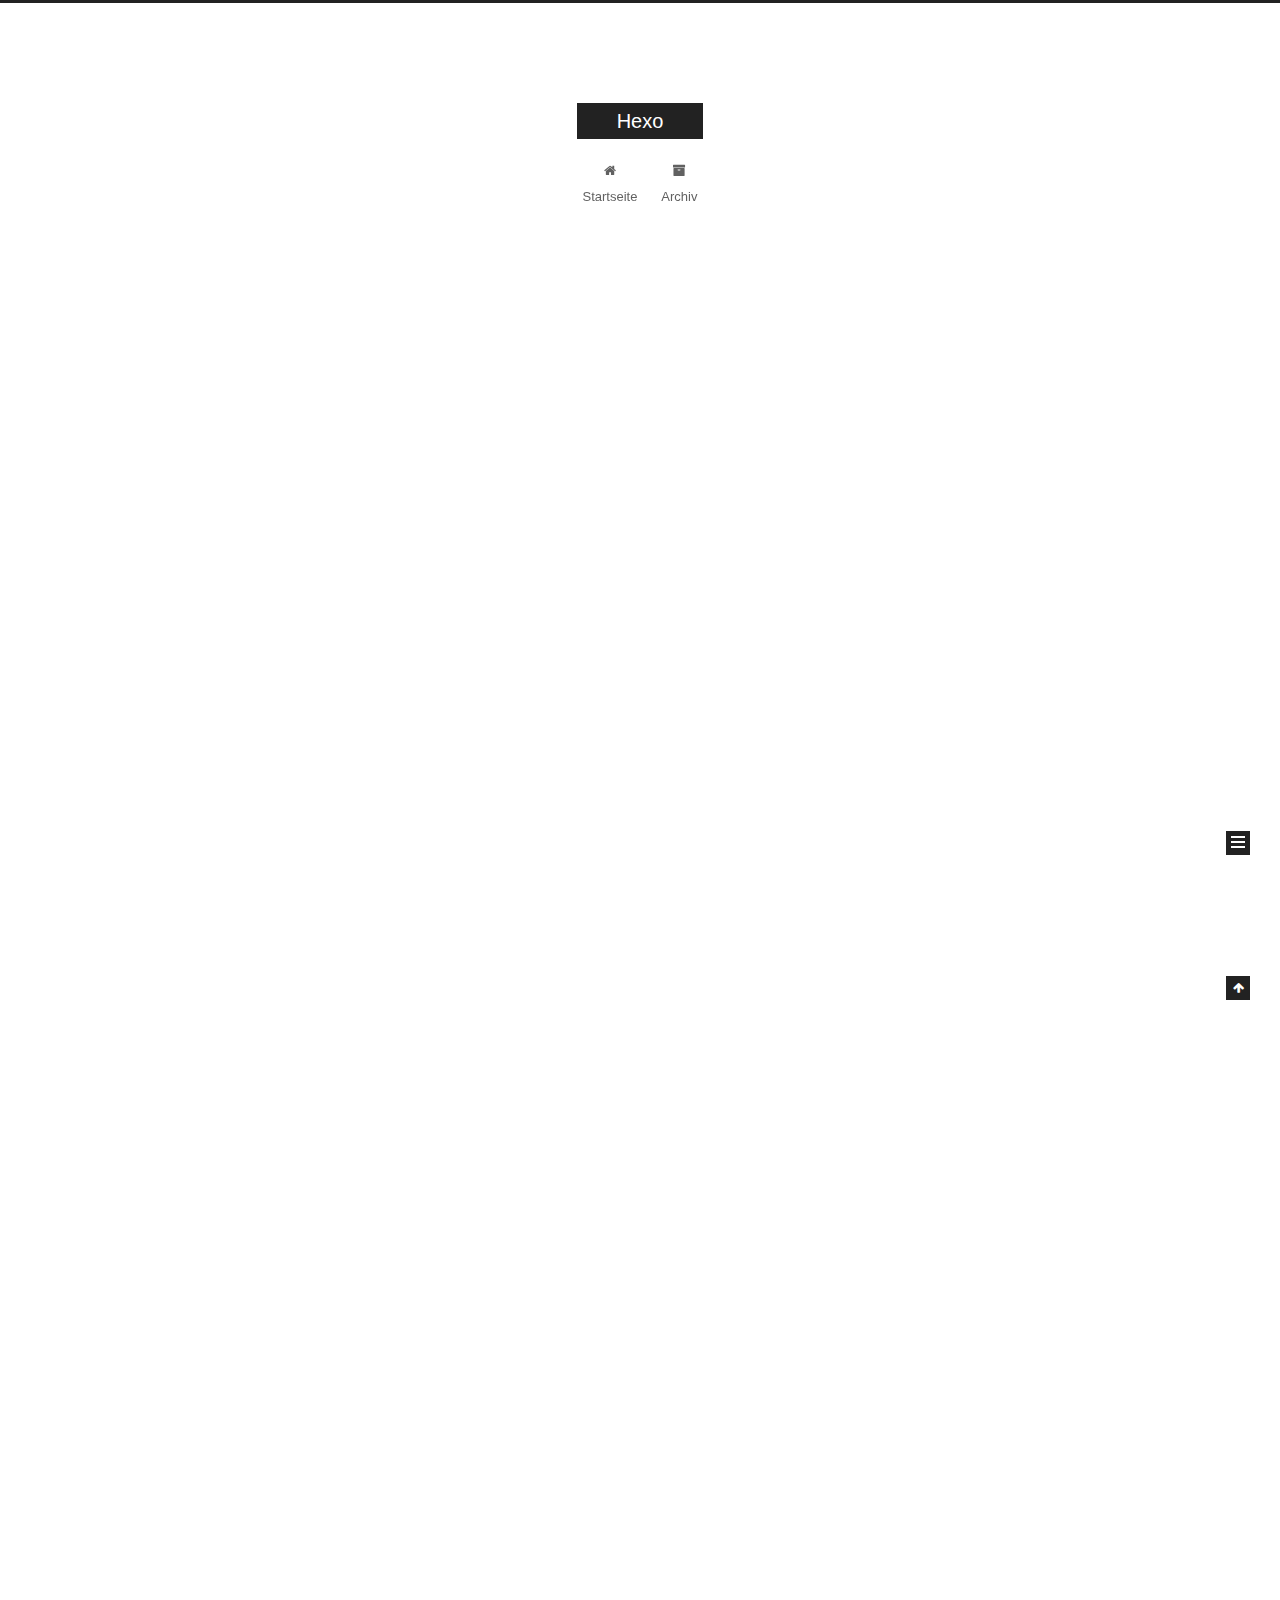
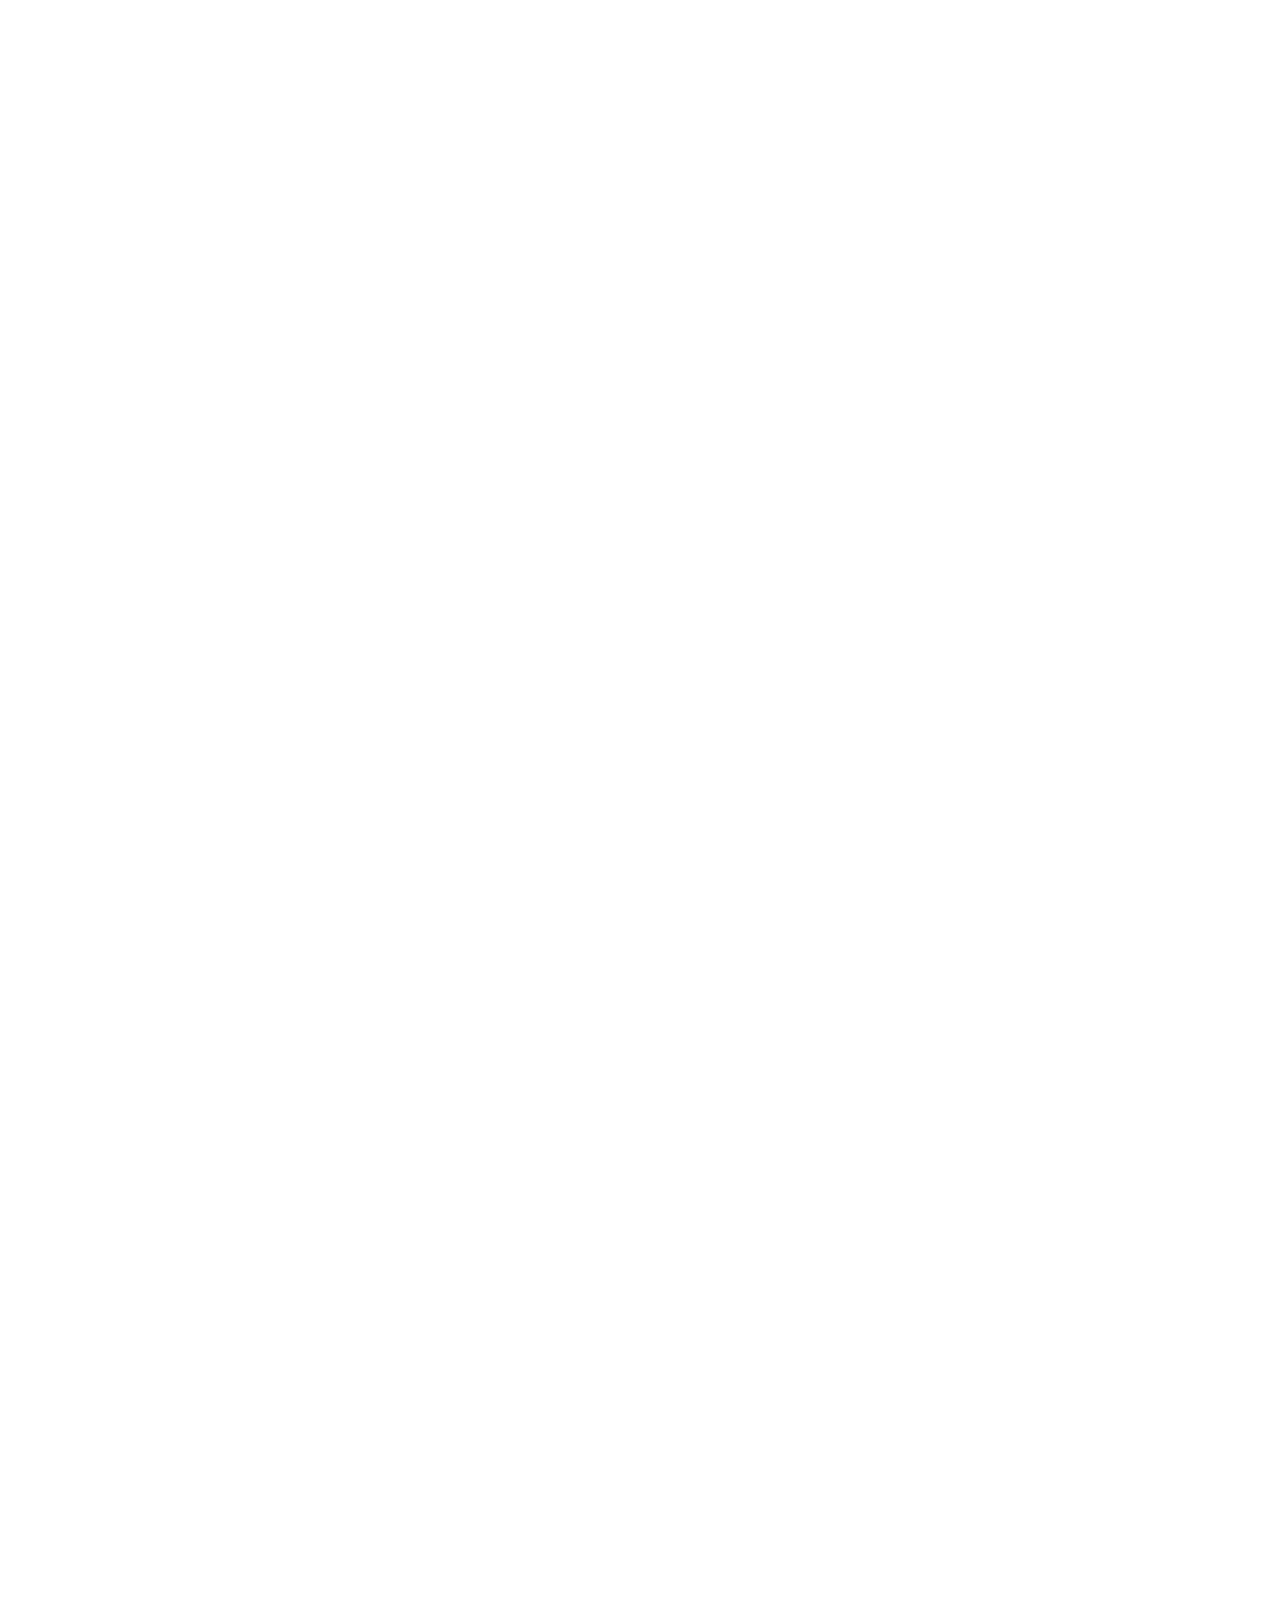
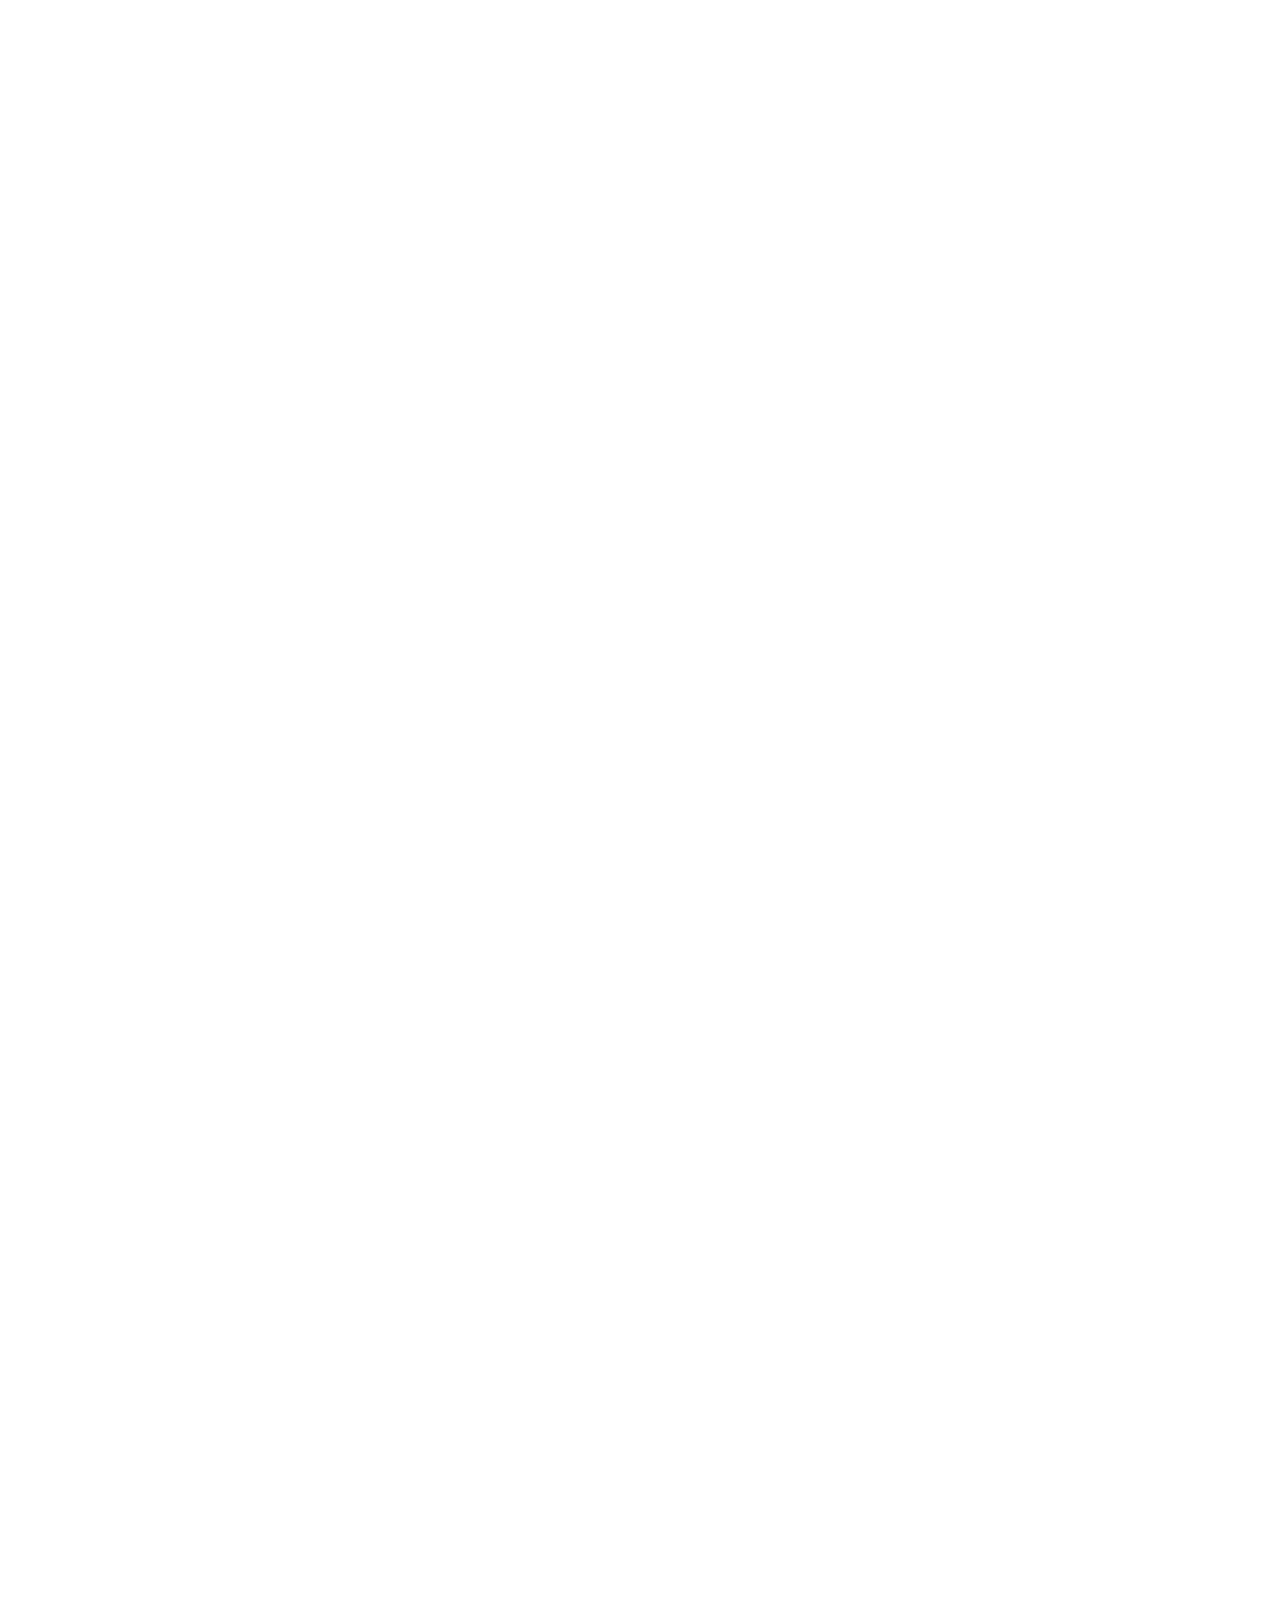
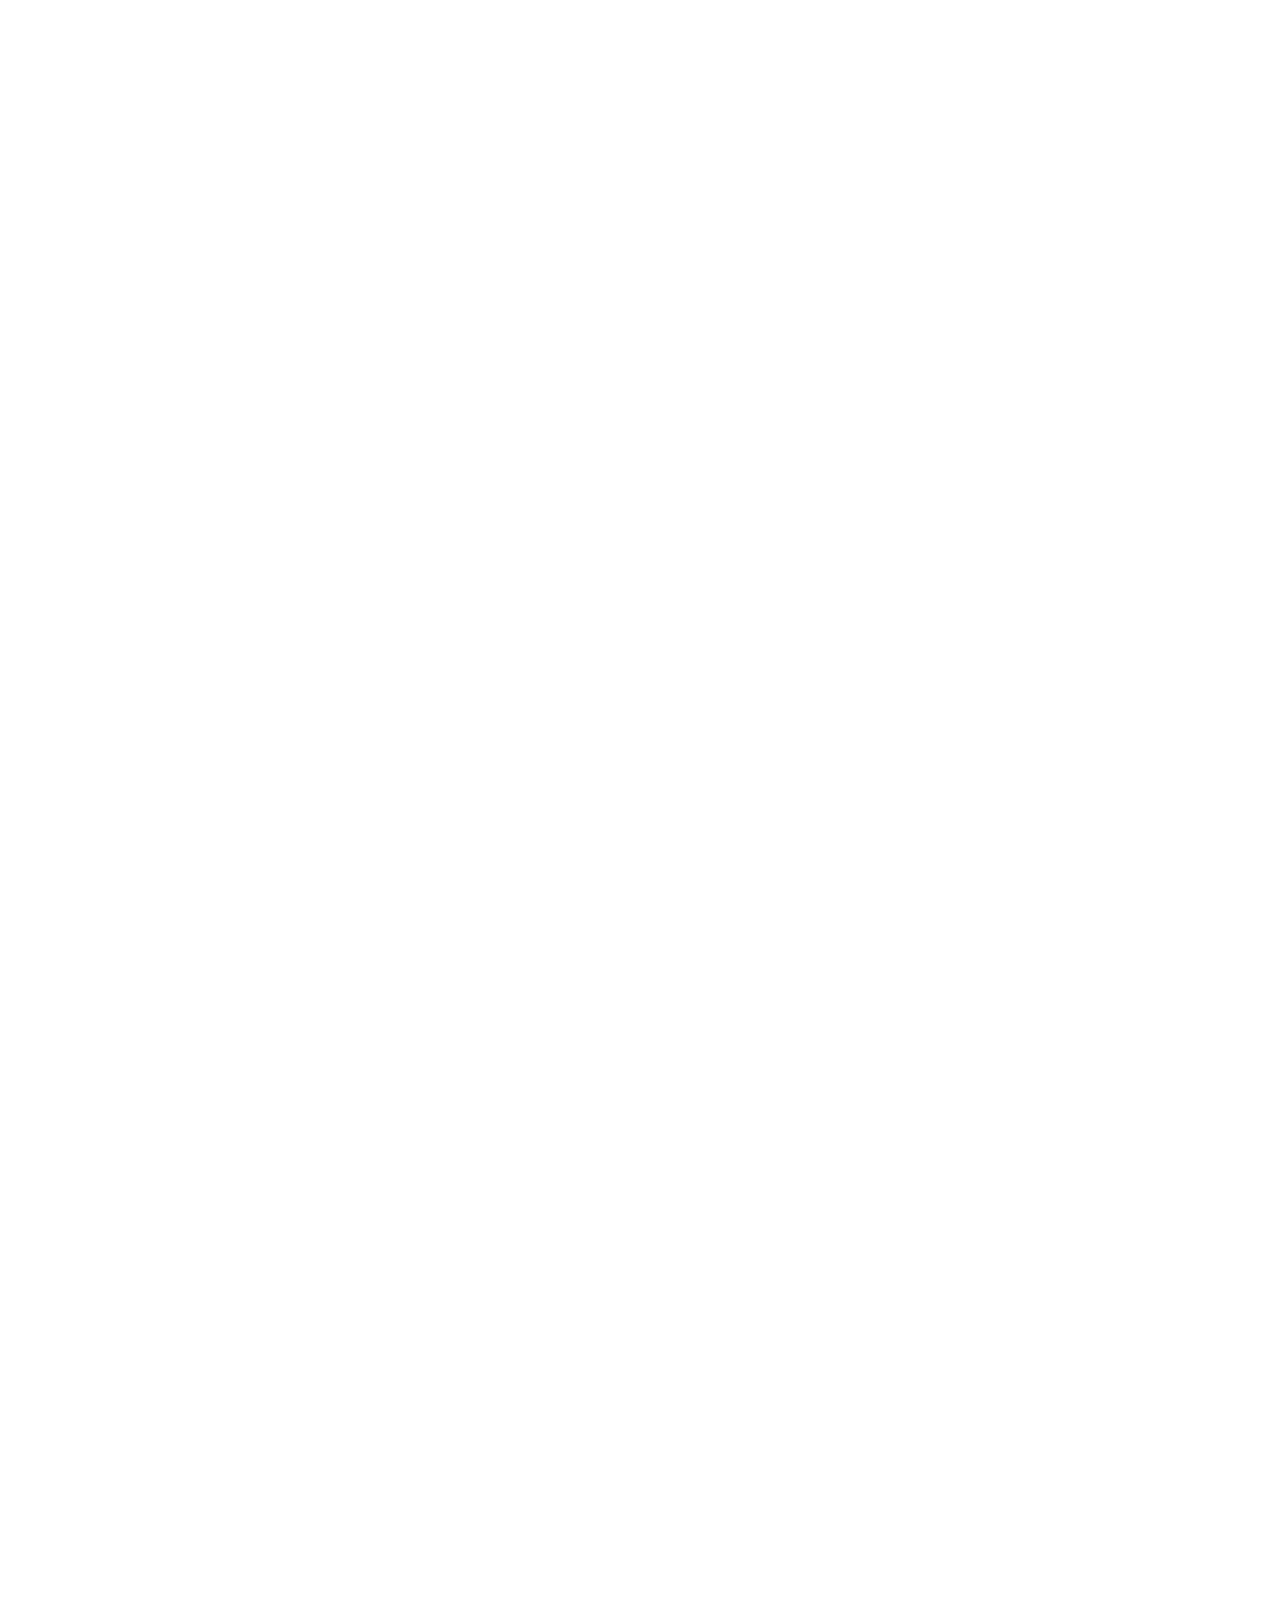
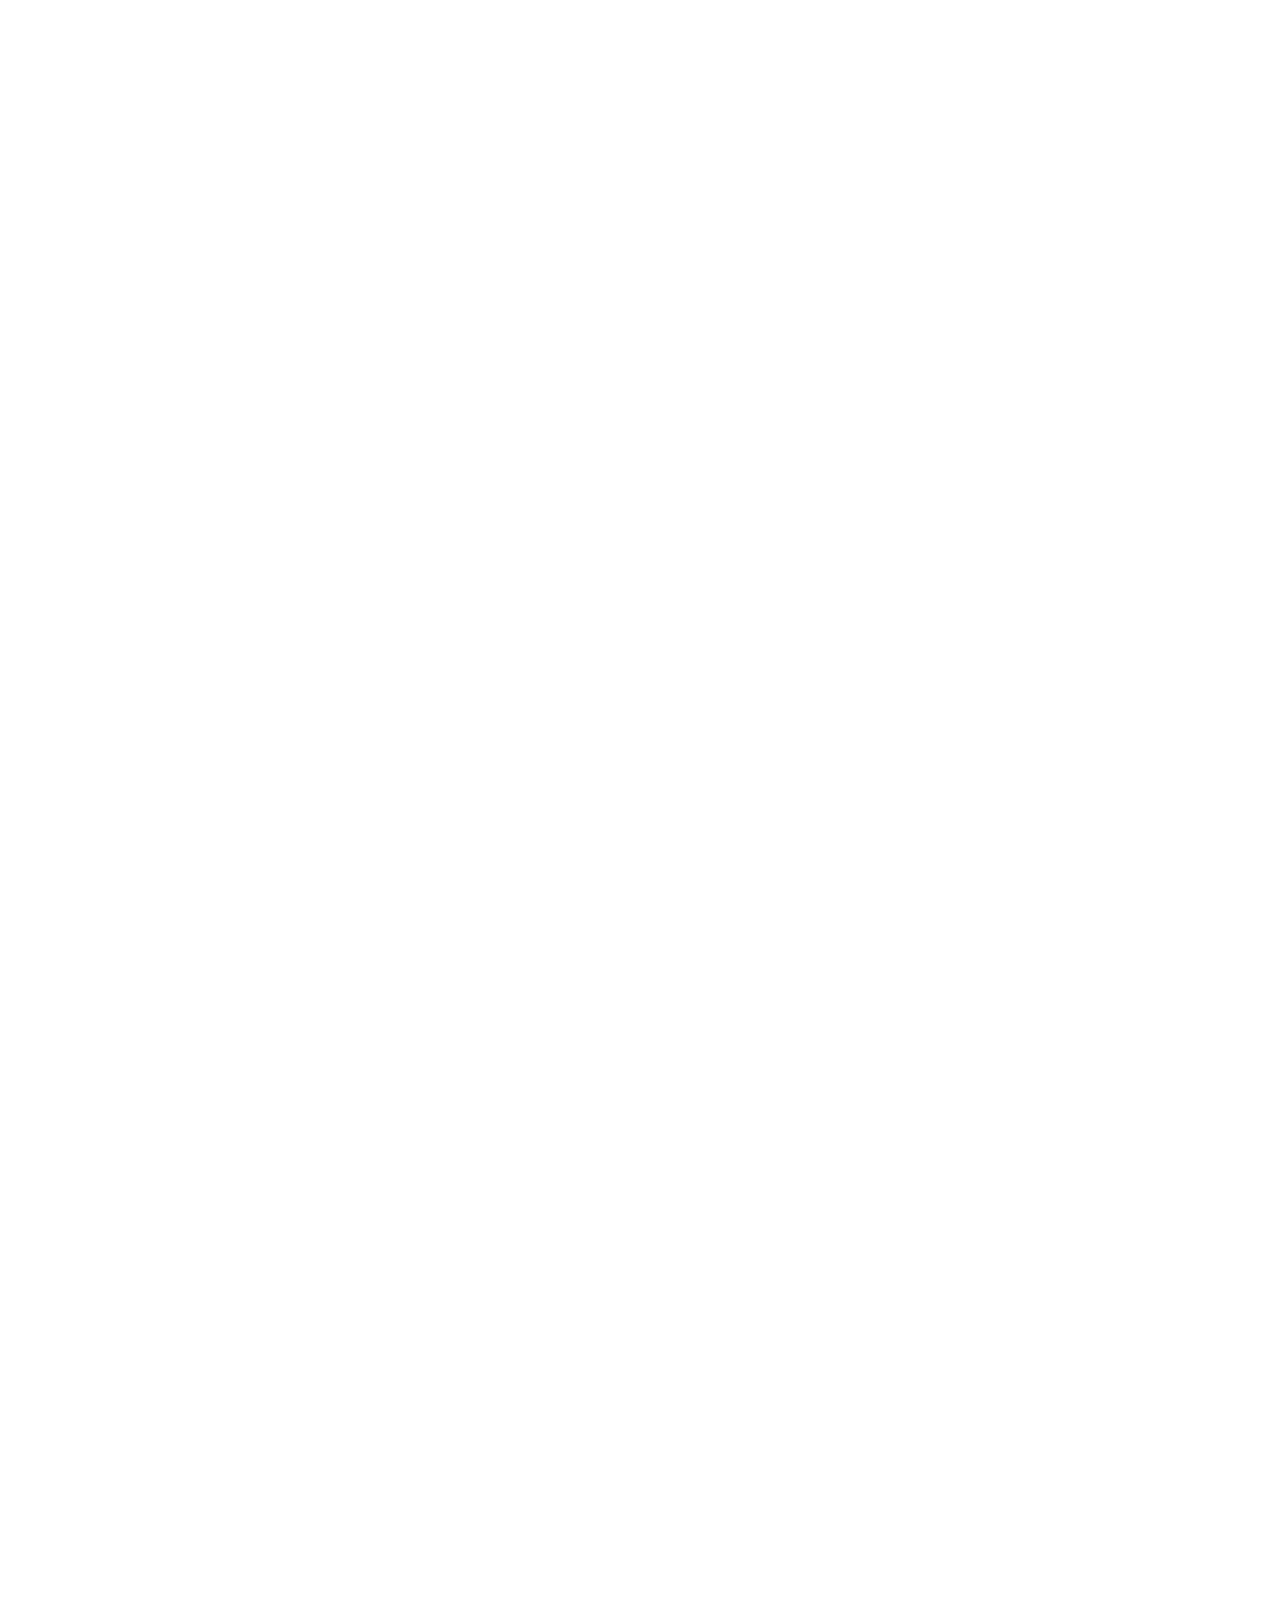
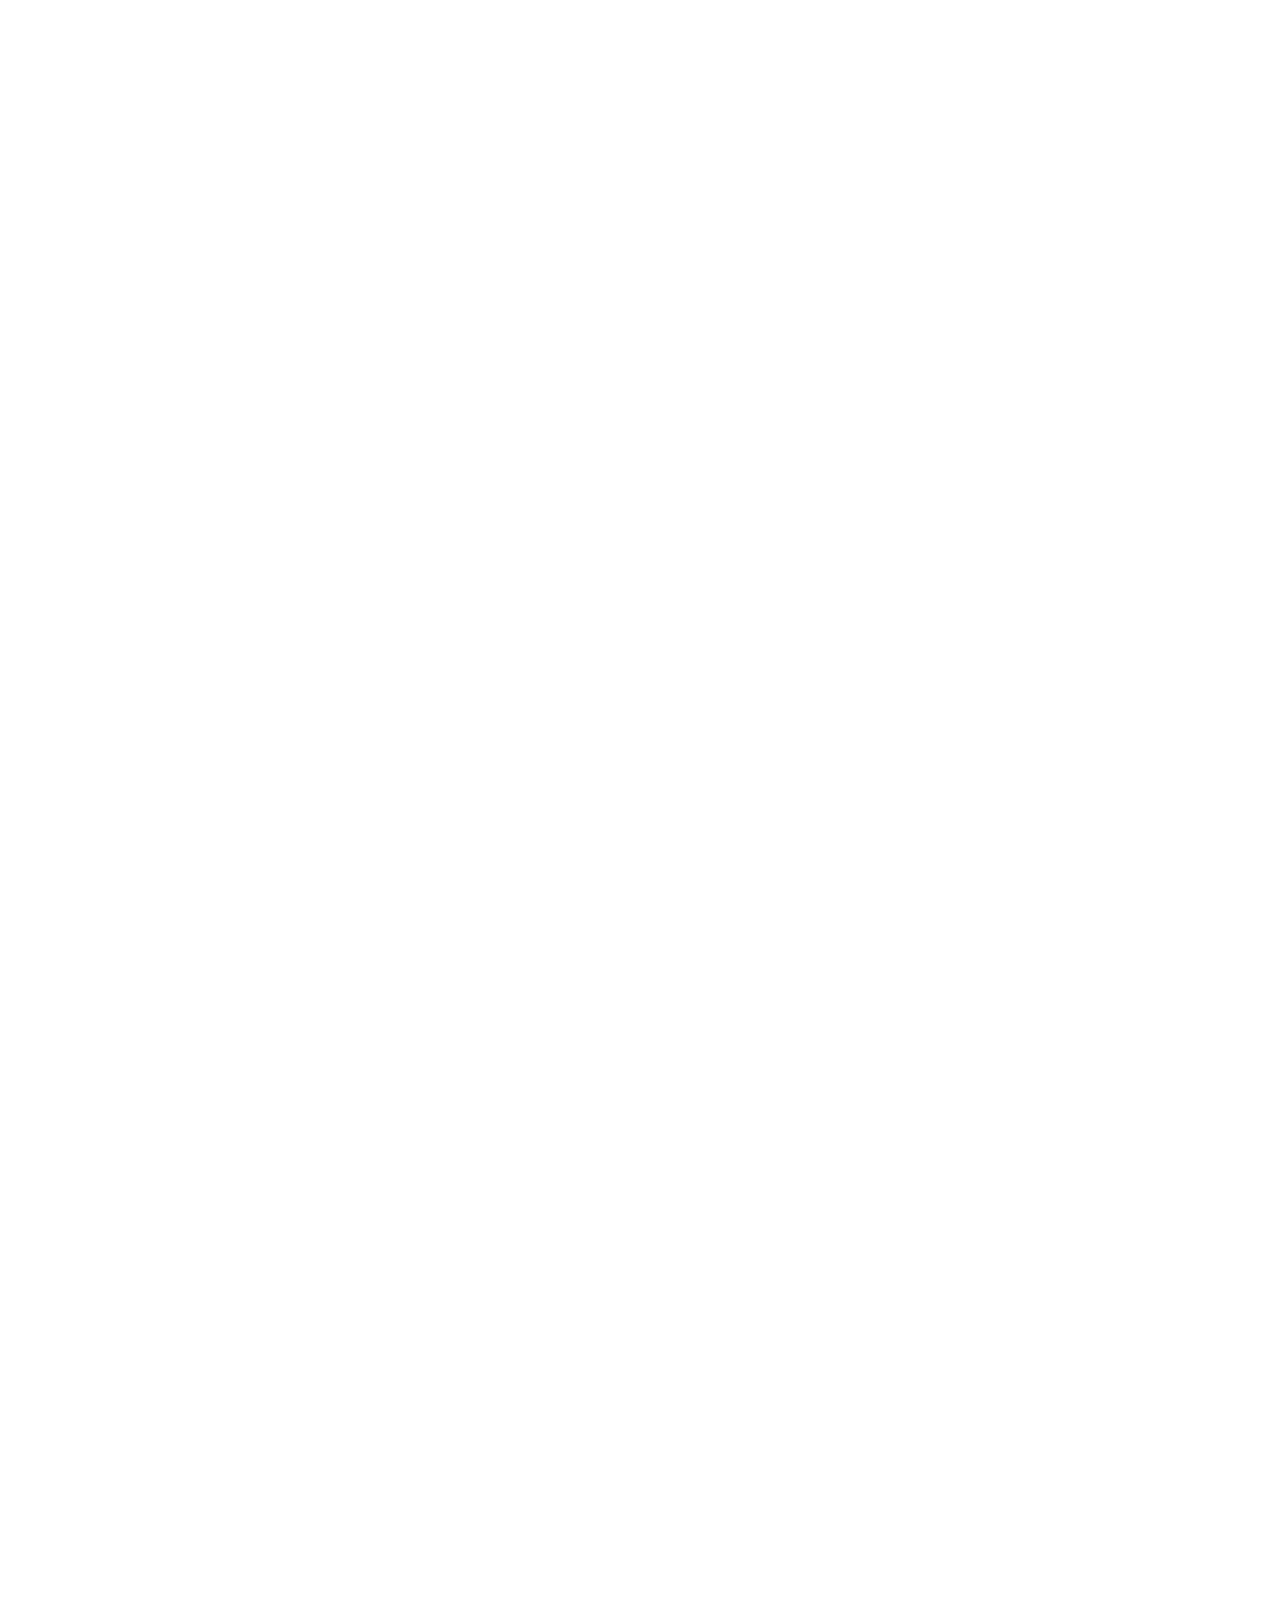
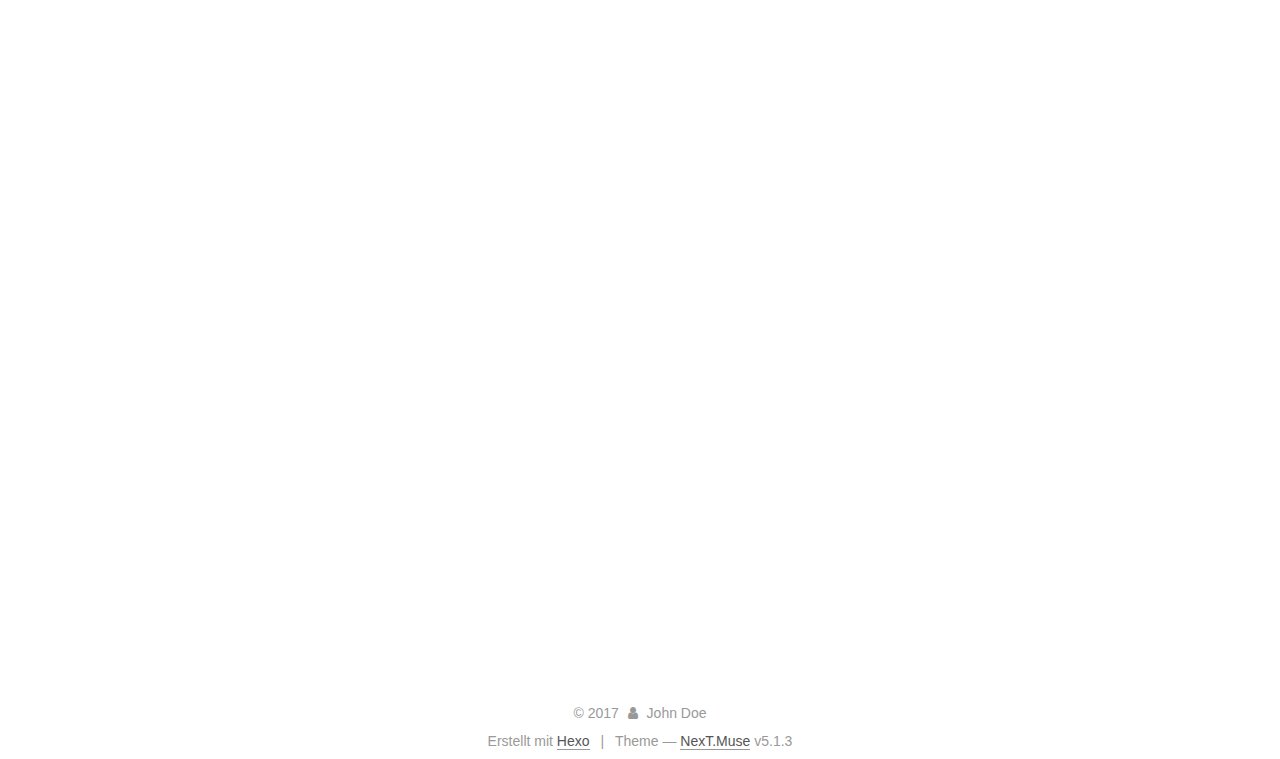
==== commit c4789b58: "Site updated: 2017-12-27 11:40:28" ====
--- a/index.html
+++ b/index.html
@@ -181,7 +181,7 @@
             
               <i class="menu-item-icon fa fa-fw fa-home"></i> <br />
             
-            Home
+            Startseite
           </a>
         </li>
       
@@ -191,7 +191,7 @@
             
               <i class="menu-item-icon fa fa-fw fa-archive"></i> <br />
             
-            Archives
+            Archiv
           </a>
         </li>
       
@@ -247,7 +247,7 @@
         
           <h1 class="post-title" itemprop="name headline">
                 
-                <a class="post-title-link" href="/2017/12/20/Guava EventBus 源码解析/" itemprop="url">Untitled</a></h1>
+                <a class="post-title-link" href="/2017/12/20/Guava EventBus 源码解析/" itemprop="url">Unbenannt</a></h1>
         
 
         <div class="post-meta">
@@ -257,7 +257,7 @@
                 <i class="fa fa-calendar-o"></i>
               </span>
               
-                <span class="post-meta-item-text">Posted on</span>
+                <span class="post-meta-item-text">Veröffentlicht am</span>
               
               <time title="Post created" itemprop="dateCreated datePublished" datetime="2017-12-20T15:38:00+08:00">
                 2017-12-20
@@ -309,11 +309,11 @@
 </li>
 <li><p>事件监听器根据相应的事件执行对应的动作。</p>
 <p>盗用一下greenrobot的EventBus来说明整个流程，就是如下图所示：</p>
-<p><img src="pic/Guava-EventBus/EventBus-Publish-Subscribe.png" alt="EventBus-Publish-Subscribe"></p>
+<p><img src="Guava EventBus 源码解析/EventBus-Publish-Subscribe.png" alt="EventBus-Publish-Subscribe"></p>
 </li>
 </ul>
 <p>那Guava EventBus是如何实现的呢？如下类图是去掉异常处理等无关的类之后，EventBus的所有核心组件了，可以看出其设计的非常之精巧。作为整个组件的核心-EventBus，它像主控制器一样，控制着所有的事情（所有就称其为总线？）这里说EventBus是“控制”所有事情，是因为它并不是真正的动作执行者，而只是控制其他组件去完成相应的动作。例如（1）注册/取消事件监听器是通过<strong>SubscriberRegistry</strong>组件的<code>register(...)</code>方法完成的；（2）发布事件是通过<strong>Dispatcher</strong>组件的<code>dispatch(...)</code>方法完成的。它像总线一样，让所有的消息都能够顺利的在其上运转起来。（3）事件执行是调用<strong>Subscriber</strong>组件利用反射来实现的。下面我们就要深入到细节，看看它具体是怎么实现的。</p>
-<p><img src="pic/Guava-EventBus/eventbus-framework.png" alt="EventBus Framework"></p>
+<p><img src="Guava EventBus 源码解析/eventbus-framework.png" alt="EventBus Framework"></p>
 <h2 id="3-实现细节"><a href="#3-实现细节" class="headerlink" title="3. 实现细节"></a>3. 实现细节</h2><p>​    在分析实现细节时，我们着重分析pub-sub的三个核心动作，搞清楚了这三个核心的动作，整个EventBus的核心源码也分析的差不多了。下面我们分块来讲解每步动作的实现细节。</p>
 <h3 id="3-1-订阅器注册-REGISTER"><a href="#3-1-订阅器注册-REGISTER" class="headerlink" title="3.1 订阅器注册(REGISTER)"></a>3.1 订阅器注册(REGISTER)</h3><p>​    EventBus注册一个订阅器（也可以称之为监听器，毕竟EventBus代码中使用的名字是listener，下面所说的监听器和订阅者是同一个概念）是通过如下方法实现的，可见它内部是通过SubscriberRegistry的register()方法来实现的，那么下面我们看看这个方法是如何注册的。</p>
 <figure class="highlight java"><table><tr><td class="gutter"><pre><span class="line">1</span><br><span class="line">2</span><br><span class="line">3</span><br></pre></td><td class="code"><pre><span class="line"><span class="function"><span class="keyword">public</span> <span class="keyword">void</span> <span class="title">register</span><span class="params">(Object object)</span> </span>&#123;</span><br><span class="line">  subscribers.register(object);</span><br><span class="line">&#125;</span><br></pre></td></tr></table></figure>
@@ -329,7 +329,7 @@
 <p>​    Step1: 找到这个事件的订阅者。EventBus并不是单单找到这个Event事件本身的订阅者，还找到了这个Event的所有父类及父类实现的接口的所有事件的订阅者。为什么要找这么多订阅者呢？这其实是一个见仁见智的问题。我们举个例子，设SuperEvent是Event的父类，如果Listener订阅了SuperEvent的事件，当事件Event发生时，因为Event也是一个SuperEvent，也可以认为是SuperEvent发生了，所以Event的发生也需要通知订阅了SuperEvent的Listener。所以EventBus认为A事件发生时，也应该通知所有A的父类事件。毕竟继承关系是is-a关系，这种操作我认为是合理的。</p>
 <figure class="highlight java"><table><tr><td class="gutter"><pre><span class="line">1</span><br><span class="line">2</span><br><span class="line">3</span><br><span class="line">4</span><br><span class="line">5</span><br><span class="line">6</span><br><span class="line">7</span><br><span class="line">8</span><br><span class="line">9</span><br><span class="line">10</span><br><span class="line">11</span><br><span class="line">12</span><br><span class="line">13</span><br><span class="line">14</span><br><span class="line">15</span><br><span class="line">16</span><br><span class="line">17</span><br></pre></td><td class="code"><pre><span class="line"><span class="function">Iterator&lt;Subscriber&gt; <span class="title">getSubscribers</span><span class="params">(Object event)</span> </span>&#123;</span><br><span class="line">  <span class="comment">//扁平化这个类：目的是找到这个类、父类以及他们实现的接口</span></span><br><span class="line">  ImmutableSet&lt;Class&lt;?&gt;&gt; eventTypes = flattenHierarchy(event.getClass());</span><br><span class="line">  List&lt;Iterator&lt;Subscriber&gt;&gt; subscriberIterators =</span><br><span class="line">      Lists.newArrayListWithCapacity(eventTypes.size());</span><br><span class="line"></span><br><span class="line">  <span class="keyword">for</span> (Class&lt;?&gt; eventType : eventTypes) &#123;</span><br><span class="line">    <span class="comment">//找到这个事件类型的所有订阅者，并且把它加到集合中</span></span><br><span class="line">    CopyOnWriteArraySet&lt;Subscriber&gt; eventSubscribers = subscribers.get(eventType);</span><br><span class="line">    <span class="keyword">if</span> (eventSubscribers != <span class="keyword">null</span>) &#123;</span><br><span class="line">      <span class="comment">// eager no-copy snapshot</span></span><br><span class="line">      subscriberIterators.add(eventSubscribers.iterator());</span><br><span class="line">    &#125;</span><br><span class="line">  &#125;</span><br><span class="line"><span class="comment">//这个大集合包含了这个event、父类以及他们所实现接口的所有类型的订阅者</span></span><br><span class="line">  <span class="keyword">return</span> Iterators.concat(subscriberIterators.iterator());</span><br><span class="line">&#125;</span><br></pre></td></tr></table></figure>
 <p>​    Step2:向这些事件订阅者发布该事件。EventBus的事件分发器是交由Dispatcher对象来实现的。在继续分析代码之前，我们先看看Dispatcher的设计，类图如下所示：</p>
-<p><img src="pic/Guava-EventBus/Dispatcher.png" alt="Dispatcher"></p>
+<p><img src="Guava EventBus 源码解析/Dispatcher.png" alt="Dispatcher"></p>
 <p>EventBus总共提供了三种分发类：</p>
 <ul>
 <li>PerThreadQueuedDispatcher:从名字可以看出来这个事件分发器是以线程为单位进行的，它<strong>为每个线程申请了一个队列</strong>，这个队列存放了所有投递到该线程的事件及其订阅者们，并且按照事件到达的顺序依次进行投放。</li>
@@ -342,17 +342,17 @@
 </blockquote>
 <p>（1）PerThreadQueuedDispatcher</p>
 <p>​    在此分发模型下，它会为每个线程申请一个事件队列，该线程所发布的事件都会存入此队列下，因此保证了线程内的事件发布顺序一致性，而且在分发过程中，按照广度优先原则：事件A的所有订阅者都处理完毕时，再发布下一个事件来进行发布。如下图所示：</p>
-<p><img src="pic/Guava-EventBus/PerThreadQueuedDispatcher.png" alt="PerThreadQueuedDispatcher"></p>
+<p><img src="Guava EventBus 源码解析/PerThreadQueuedDispatcher.png" alt="PerThreadQueuedDispatcher"></p>
 <p>​    如下是该模型是实现方式。可以看到该模型有两个核心的变量：queue和dispatching。这两个变量都是绑定到线程上的，queue还比较好理解，是用来存放到达该线程的事件，<strong>那Boolean类型的dispatching线程局部变量是干什么的呢？这个变量是为了防止线程重复发布事件，即多次递归调用了<code>post(...)</code>方法</strong>。（聪明的读者请思考此情景如何出现？最后会给一个思考题）因此在第一次进入的时候，将dispatching变量置为true，下次就不会再重入进来。由此可以看出该模型保证了同一线程下事件是按序发布的，而且当一个事件的订阅者都接收到消息时，才会发布下一个事件。</p>
 <figure class="highlight java"><table><tr><td class="gutter"><pre><span class="line">1</span><br><span class="line">2</span><br><span class="line">3</span><br><span class="line">4</span><br><span class="line">5</span><br><span class="line">6</span><br><span class="line">7</span><br><span class="line">8</span><br><span class="line">9</span><br><span class="line">10</span><br><span class="line">11</span><br><span class="line">12</span><br><span class="line">13</span><br><span class="line">14</span><br><span class="line">15</span><br><span class="line">16</span><br><span class="line">17</span><br><span class="line">18</span><br><span class="line">19</span><br><span class="line">20</span><br><span class="line">21</span><br><span class="line">22</span><br><span class="line">23</span><br><span class="line">24</span><br><span class="line">25</span><br><span class="line">26</span><br><span class="line">27</span><br><span class="line">28</span><br><span class="line">29</span><br><span class="line">30</span><br><span class="line">31</span><br><span class="line">32</span><br><span class="line">33</span><br><span class="line">34</span><br><span class="line">35</span><br><span class="line">36</span><br><span class="line">37</span><br><span class="line">38</span><br><span class="line">39</span><br><span class="line">40</span><br><span class="line">41</span><br><span class="line">42</span><br><span class="line">43</span><br><span class="line">44</span><br><span class="line">45</span><br><span class="line">46</span><br><span class="line">47</span><br></pre></td><td class="code"><pre><span class="line"><span class="keyword">private</span> <span class="keyword">static</span> <span class="keyword">final</span> <span class="class"><span class="keyword">class</span> <span class="title">PerThreadQueuedDispatcher</span> <span class="keyword">extends</span> <span class="title">Dispatcher</span> </span>&#123;</span><br><span class="line">    <span class="comment">/**</span></span><br><span class="line"><span class="comment">     * Per-thread queue of events to dispatch.</span></span><br><span class="line"><span class="comment">     */</span></span><br><span class="line">    <span class="keyword">private</span> <span class="keyword">final</span> ThreadLocal&lt;Queue&lt;Event&gt;&gt; queue =</span><br><span class="line">        <span class="keyword">new</span> ThreadLocal&lt;Queue&lt;Event&gt;&gt;() &#123;</span><br><span class="line">          <span class="meta">@Override</span></span><br><span class="line">          <span class="function"><span class="keyword">protected</span> Queue&lt;Event&gt; <span class="title">initialValue</span><span class="params">()</span> </span>&#123;</span><br><span class="line">            <span class="keyword">return</span> Queues.newArrayDeque();</span><br><span class="line">          &#125;</span><br><span class="line">        &#125;;</span><br><span class="line"></span><br><span class="line">    <span class="comment">/**</span></span><br><span class="line"><span class="comment">     * Per-thread dispatch state, used to avoid reentrant event dispatching.</span></span><br><span class="line"><span class="comment">     */</span></span><br><span class="line">    <span class="keyword">private</span> <span class="keyword">final</span> ThreadLocal&lt;Boolean&gt; dispatching =</span><br><span class="line">        <span class="keyword">new</span> ThreadLocal&lt;Boolean&gt;() &#123;</span><br><span class="line">          <span class="meta">@Override</span></span><br><span class="line">          <span class="function"><span class="keyword">protected</span> Boolean <span class="title">initialValue</span><span class="params">()</span> </span>&#123;</span><br><span class="line">            <span class="keyword">return</span> <span class="keyword">false</span>;</span><br><span class="line">          &#125;</span><br><span class="line">        &#125;;</span><br><span class="line"></span><br><span class="line">    <span class="meta">@Override</span></span><br><span class="line">    <span class="function"><span class="keyword">void</span> <span class="title">dispatch</span><span class="params">(Object event, Iterator&lt;Subscriber&gt; subscribers)</span> </span>&#123;</span><br><span class="line">      checkNotNull(event);</span><br><span class="line">      checkNotNull(subscribers);</span><br><span class="line">      Queue&lt;Event&gt; queueForThread = queue.get();</span><br><span class="line">      queueForThread.offer(<span class="keyword">new</span> Event(event, subscribers));</span><br><span class="line">	<span class="comment">//防止多次重入分发逻辑，线程第一次进入时将此变量设置为true,下次无法再次进入。</span></span><br><span class="line">      <span class="keyword">if</span> (!dispatching.get()) &#123;</span><br><span class="line">        dispatching.set(<span class="keyword">true</span>);</span><br><span class="line">        <span class="keyword">try</span> &#123;</span><br><span class="line">          Event nextEvent;</span><br><span class="line">          <span class="comment">//事件的分发逻辑，循环取每个事件，并且向该事件的订阅者发布消息。</span></span><br><span class="line">          <span class="keyword">while</span> ((nextEvent = queueForThread.poll()) != <span class="keyword">null</span>) &#123;</span><br><span class="line">            <span class="keyword">while</span> (nextEvent.subscribers.hasNext()) &#123;</span><br><span class="line">              nextEvent.subscribers.next().dispatchEvent(nextEvent.event);</span><br><span class="line">            &#125;</span><br><span class="line">          &#125;</span><br><span class="line">        &#125; <span class="keyword">finally</span> &#123;</span><br><span class="line">          dispatching.remove();</span><br><span class="line">          queue.remove();</span><br><span class="line">        &#125;</span><br><span class="line">      &#125;</span><br><span class="line">    &#125;</span><br><span class="line">  &#125;</span><br></pre></td></tr></table></figure>
 <p>（2）LegacyAsyncDispatcher</p>
 <p>​    在此分发模型下，事件的发布顺序无法保障和事件的到达顺序一致，而且也无法保证事件是按照广度优先的策略发布的，即A事件的所有订阅者都收到消息时才发布下一个事件。如下图所示，在发布队列中可以看到事件是乱序的。</p>
-<p><img src="pic/Guava-EventBus/LegacyAsyncDispatcher.png" alt="LegacyAsyncDispatcher"></p>
+<p><img src="Guava EventBus 源码解析/LegacyAsyncDispatcher.png" alt="LegacyAsyncDispatcher"></p>
 <p>​    源码如下所示，它是使用了全局的queue来存储所有到达的事件，将原来的{事件：订阅者列表}拆成若干个{事件：订阅者}这样的键值对，然后将其加入到全局的队列中，多个线程同时添加{事件：订阅者}到queue时，可能会出现混乱的情况，如上图的<code>E3:L5</code>键值对出现在了<code>E2:L7</code>和<code>E2:L8</code>之间，这是因为在添加时可能存在多个事件同时入队的情况，所以它也没有PerThreadQueuedDispatcher模型的广度遍历的优势。既然无法保证顺序还要使用队列，难怪作者将其命名为“Legacy”。</p>
 <figure class="highlight java"><table><tr><td class="gutter"><pre><span class="line">1</span><br><span class="line">2</span><br><span class="line">3</span><br><span class="line">4</span><br><span class="line">5</span><br><span class="line">6</span><br><span class="line">7</span><br><span class="line">8</span><br><span class="line">9</span><br><span class="line">10</span><br><span class="line">11</span><br><span class="line">12</span><br><span class="line">13</span><br><span class="line">14</span><br><span class="line">15</span><br><span class="line">16</span><br><span class="line">17</span><br><span class="line">18</span><br></pre></td><td class="code"><pre><span class="line"><span class="comment">/**</span></span><br><span class="line"><span class="comment"> * Global event queue.</span></span><br><span class="line"><span class="comment"> */</span></span><br><span class="line"><span class="keyword">private</span> <span class="keyword">final</span> ConcurrentLinkedQueue&lt;EventWithSubscriber&gt; queue =</span><br><span class="line">    Queues.newConcurrentLinkedQueue();</span><br><span class="line"></span><br><span class="line"><span class="meta">@Override</span></span><br><span class="line"><span class="function"><span class="keyword">void</span> <span class="title">dispatch</span><span class="params">(Object event, Iterator&lt;Subscriber&gt; subscribers)</span> </span>&#123;</span><br><span class="line">  checkNotNull(event);</span><br><span class="line">  <span class="keyword">while</span> (subscribers.hasNext()) &#123;</span><br><span class="line">    queue.add(<span class="keyword">new</span> EventWithSubscriber(event, subscribers.next()));</span><br><span class="line">  &#125;</span><br><span class="line"></span><br><span class="line">  EventWithSubscriber e;</span><br><span class="line">  <span class="keyword">while</span> ((e = queue.poll()) != <span class="keyword">null</span>) &#123;</span><br><span class="line">    e.subscriber.dispatchEvent(e.event);</span><br><span class="line">  &#125;</span><br><span class="line">&#125;</span><br></pre></td></tr></table></figure>
 <p>（3）ImmediateDispatcher</p>
 <p>​    既然LegacyAsyncDispatcher使用了队列也没有保障事件发布是顺序的，那干嘛还要使用队列？因此就有了直接分发模型，即事件一旦到达就立即发布。</p>
-<p><img src="pic/Guava-EventBus/ImmediateDispatcher.png" alt="ImmediateDispatcher"></p>
+<p><img src="Guava EventBus 源码解析/ImmediateDispatcher.png" alt="ImmediateDispatcher"></p>
 <p>​    源码也比较简单，如下所示。因为没有了变量存储信息，所以它也是线程安全的。</p>
 <figure class="highlight java"><table><tr><td class="gutter"><pre><span class="line">1</span><br><span class="line">2</span><br><span class="line">3</span><br><span class="line">4</span><br><span class="line">5</span><br><span class="line">6</span><br><span class="line">7</span><br><span class="line">8</span><br></pre></td><td class="code"><pre><span class="line"><span class="meta">@Override</span></span><br><span class="line">    <span class="function"><span class="keyword">void</span> <span class="title">dispatch</span><span class="params">(Object event, Iterator&lt;Subscriber&gt; subscribers)</span> </span>&#123;</span><br><span class="line">      checkNotNull(event);</span><br><span class="line">      <span class="comment">//来一个事件就遍历所有的订阅者，将他们全部发布出去。</span></span><br><span class="line">      <span class="keyword">while</span> (subscribers.hasNext()) &#123;</span><br><span class="line">        subscribers.next().dispatchEvent(event);</span><br><span class="line">      &#125;</span><br><span class="line">    &#125;</span><br></pre></td></tr></table></figure>
 <h3 id="3-3-事件处理-INVOKE"><a href="#3-3-事件处理-INVOKE" class="headerlink" title="3.3 事件处理(INVOKE)"></a>3.3 事件处理(INVOKE)</h3><p>紧承3.2节的事件发布，我们看到尽管有不同的发布模型，但在最后时刻都调用了如下一行代码：</p>
@@ -442,7 +442,7 @@
                 <a href="/archives/">
               
                   <span class="site-state-item-count">1</span>
-                  <span class="site-state-item-name">posts</span>
+                  <span class="site-state-item-name">Artikel</span>
                 </a>
               </div>
             
@@ -494,7 +494,7 @@
 </div>
 
 
-  <div class="powered-by">Powered by <a class="theme-link" target="_blank" href="https://hexo.io">Hexo</a></div>
+  <div class="powered-by">Erstellt mit  <a class="theme-link" target="_blank" href="https://hexo.io">Hexo</a></div>
 
 
 
--- a/css/main.css
+++ b/css/main.css
@@ -1822,7 +1822,7 @@
   width: 4px;
   height: 4px;
   border-radius: 50%;
-  background: #ffff7c;
+  background: #36126a;
 }
 .links-of-blogroll {
   font-size: 13px;
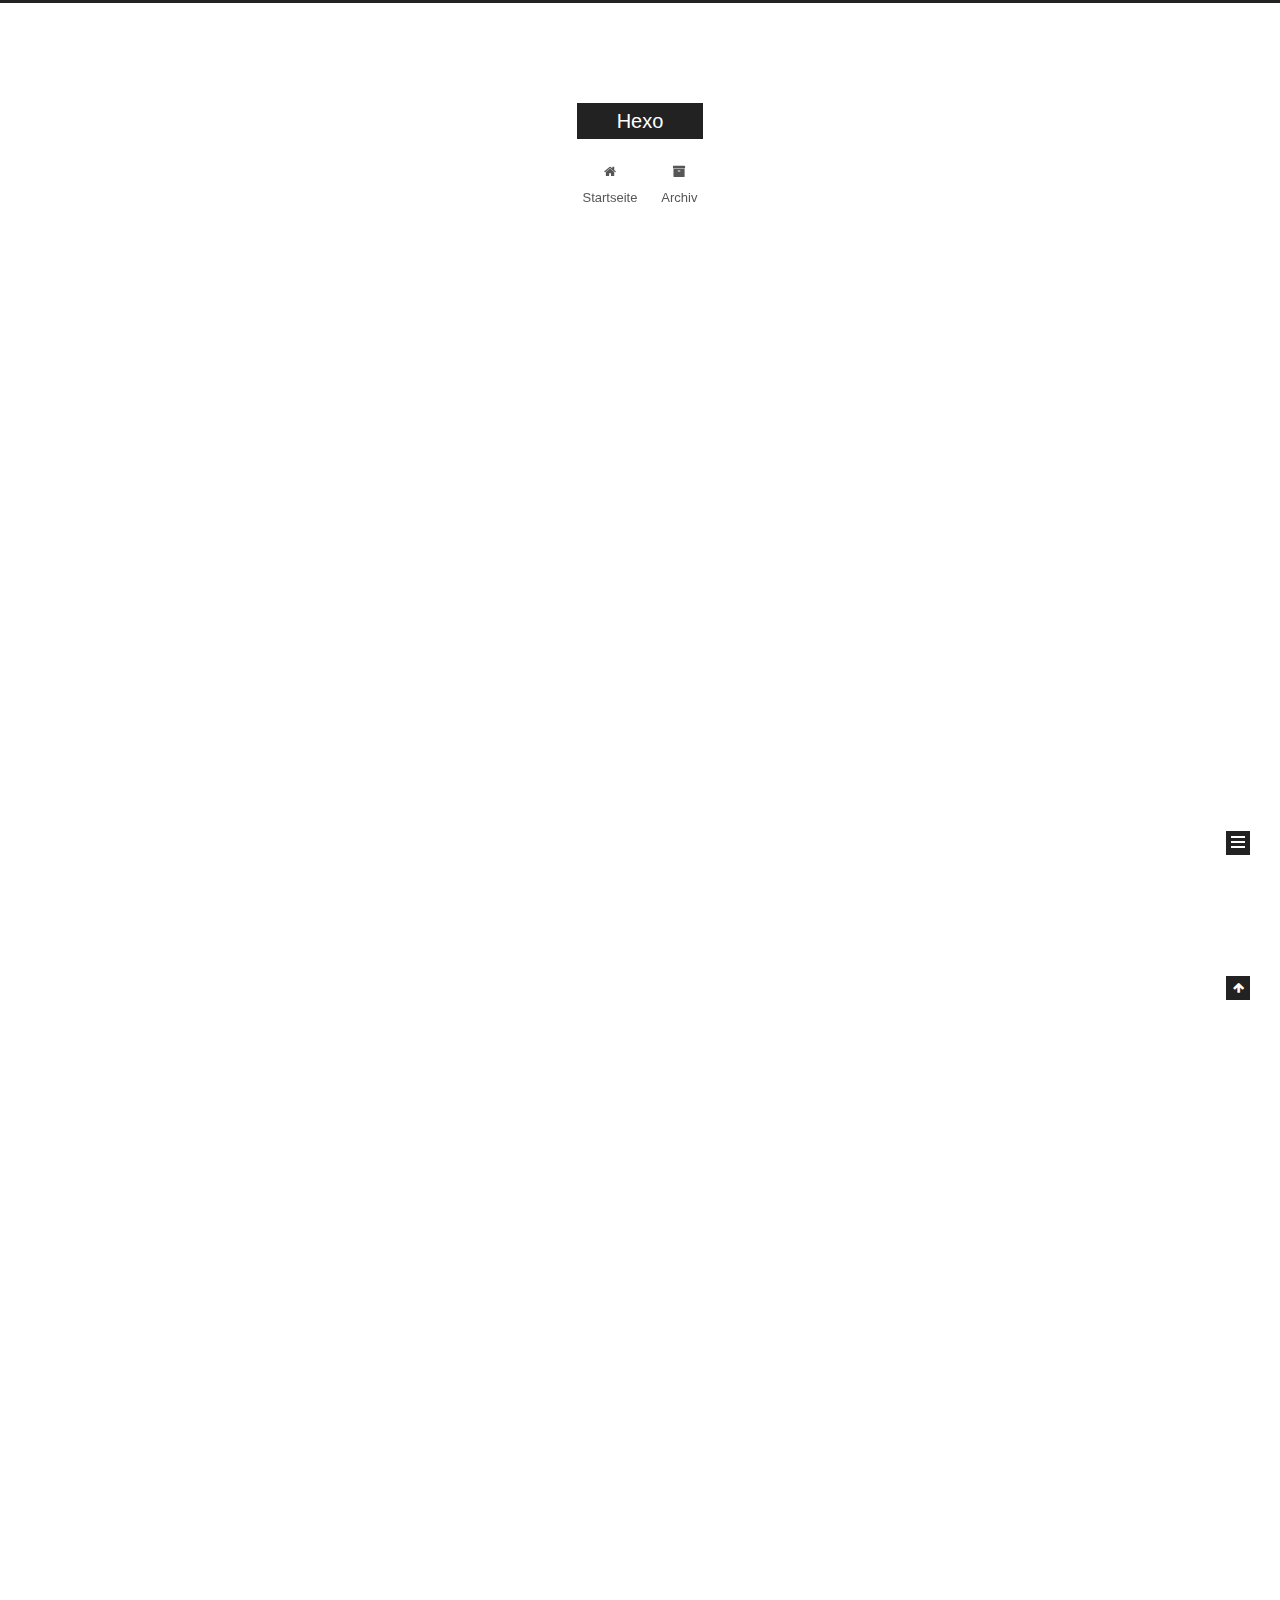
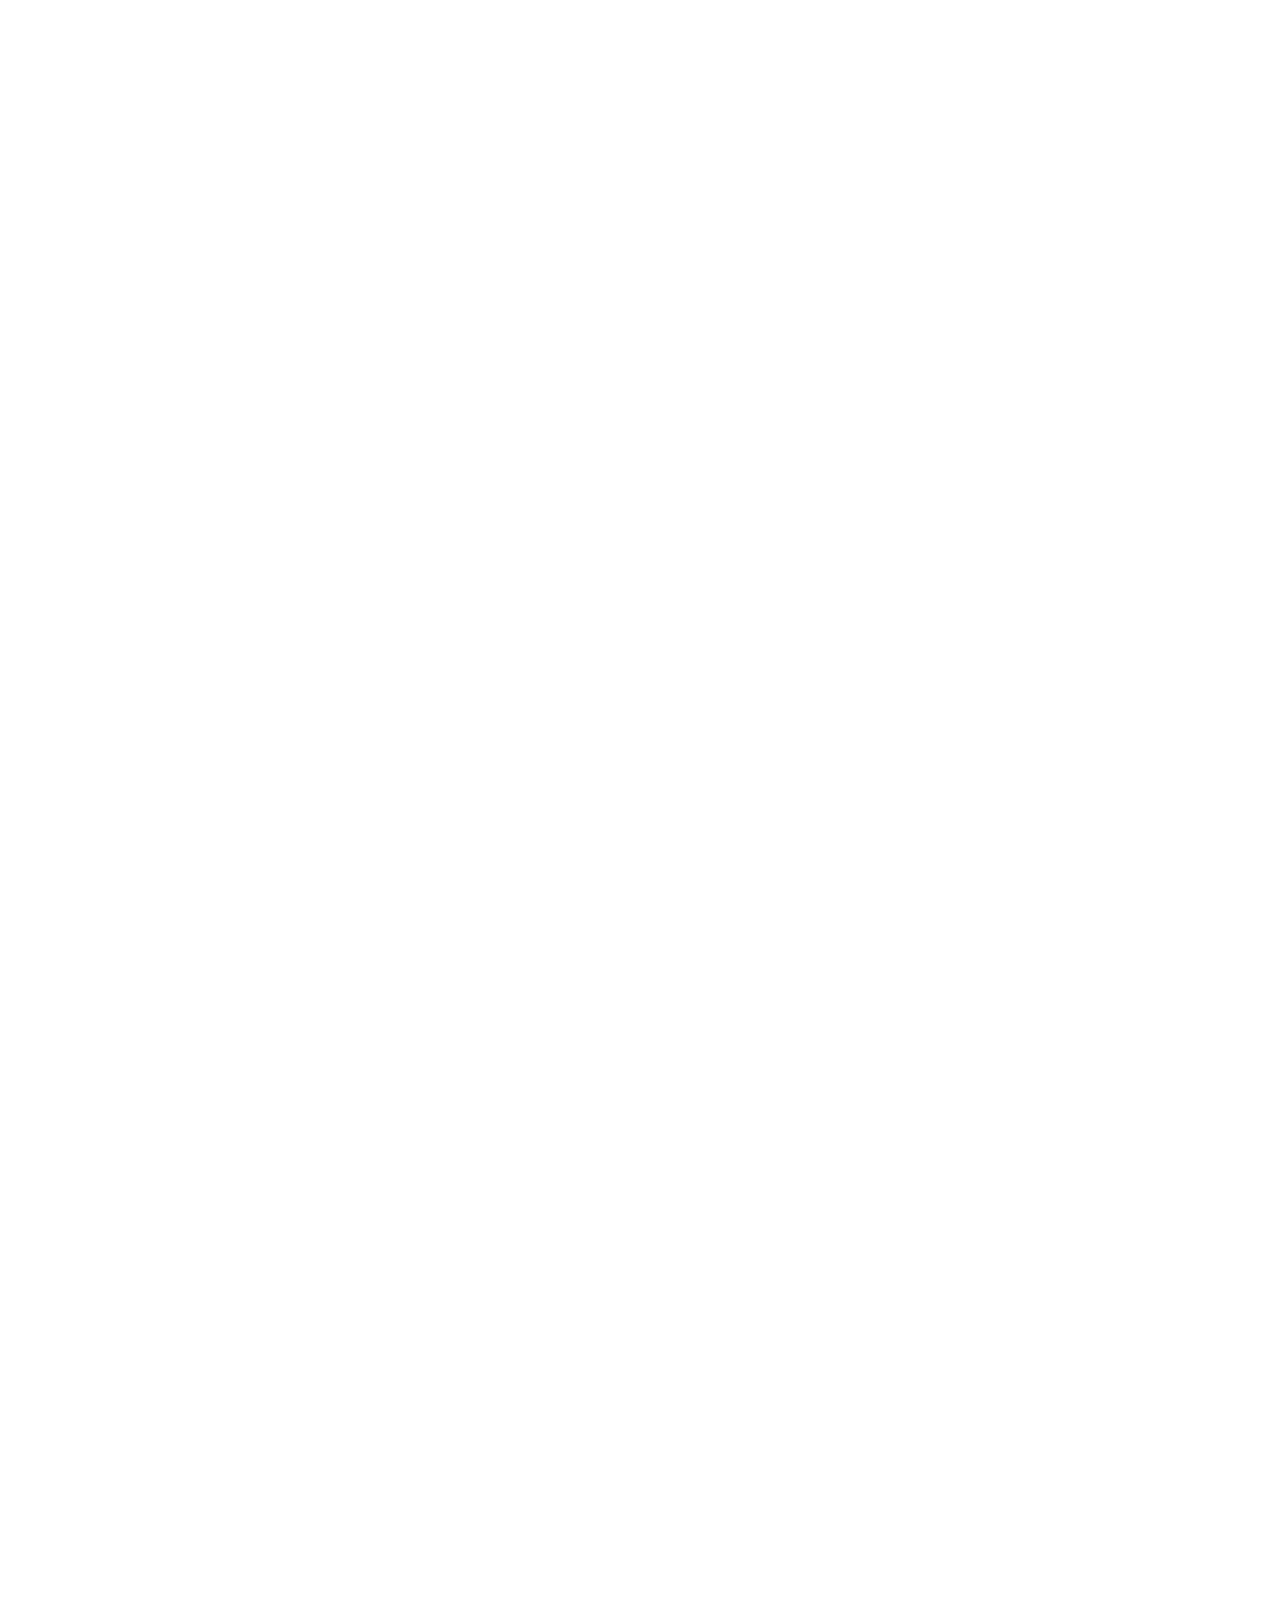
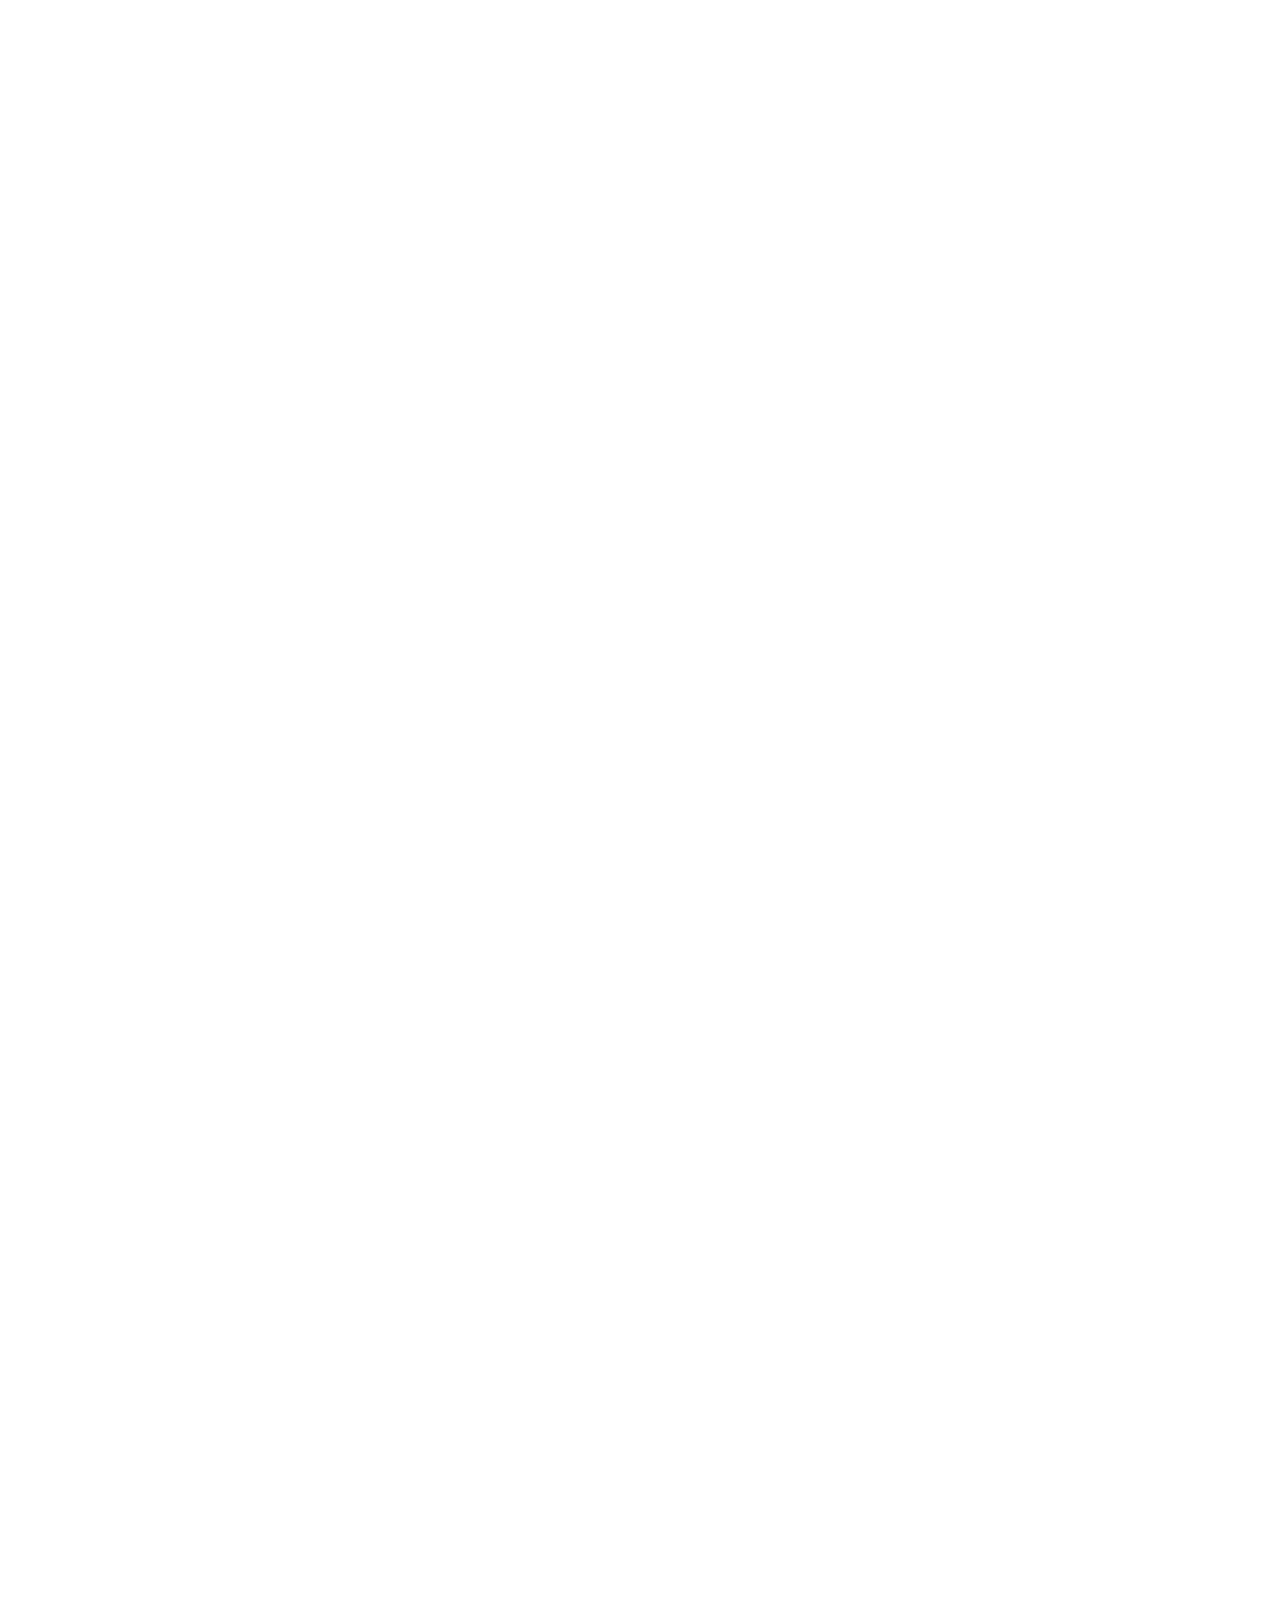
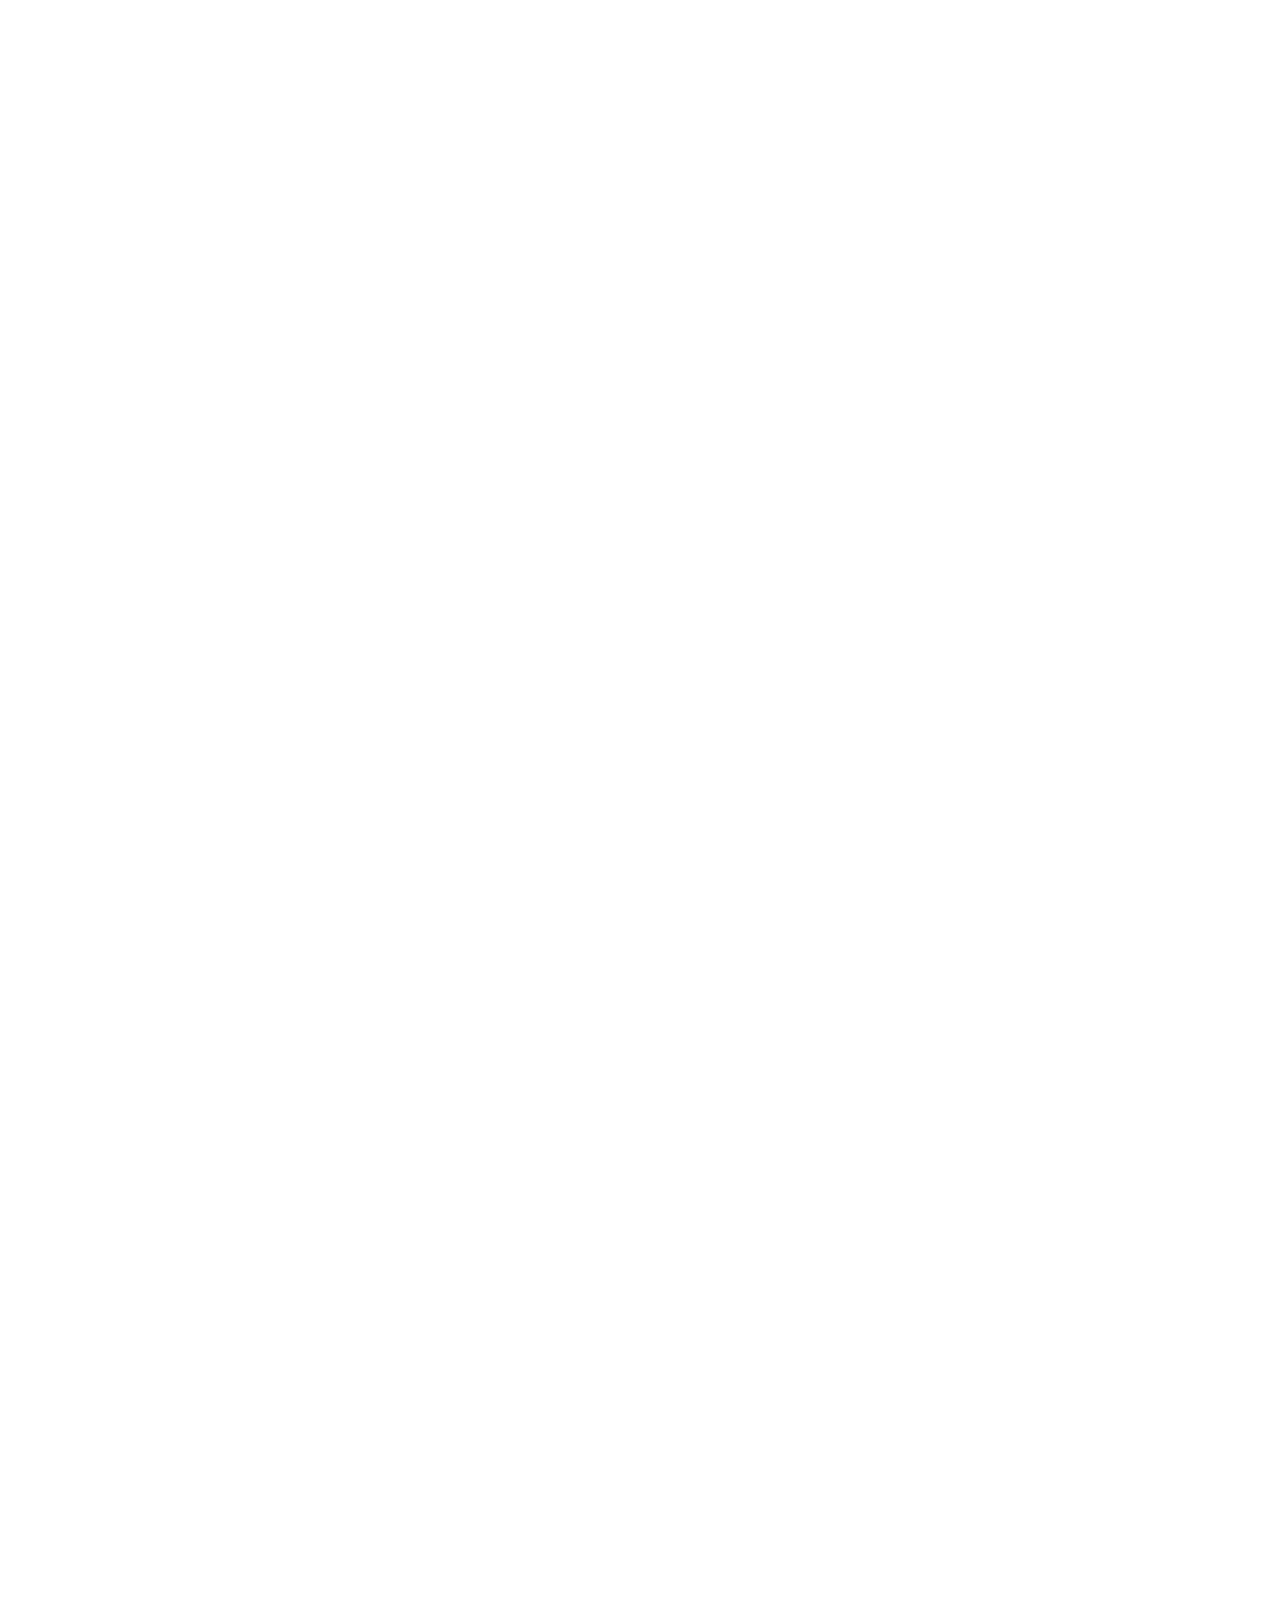
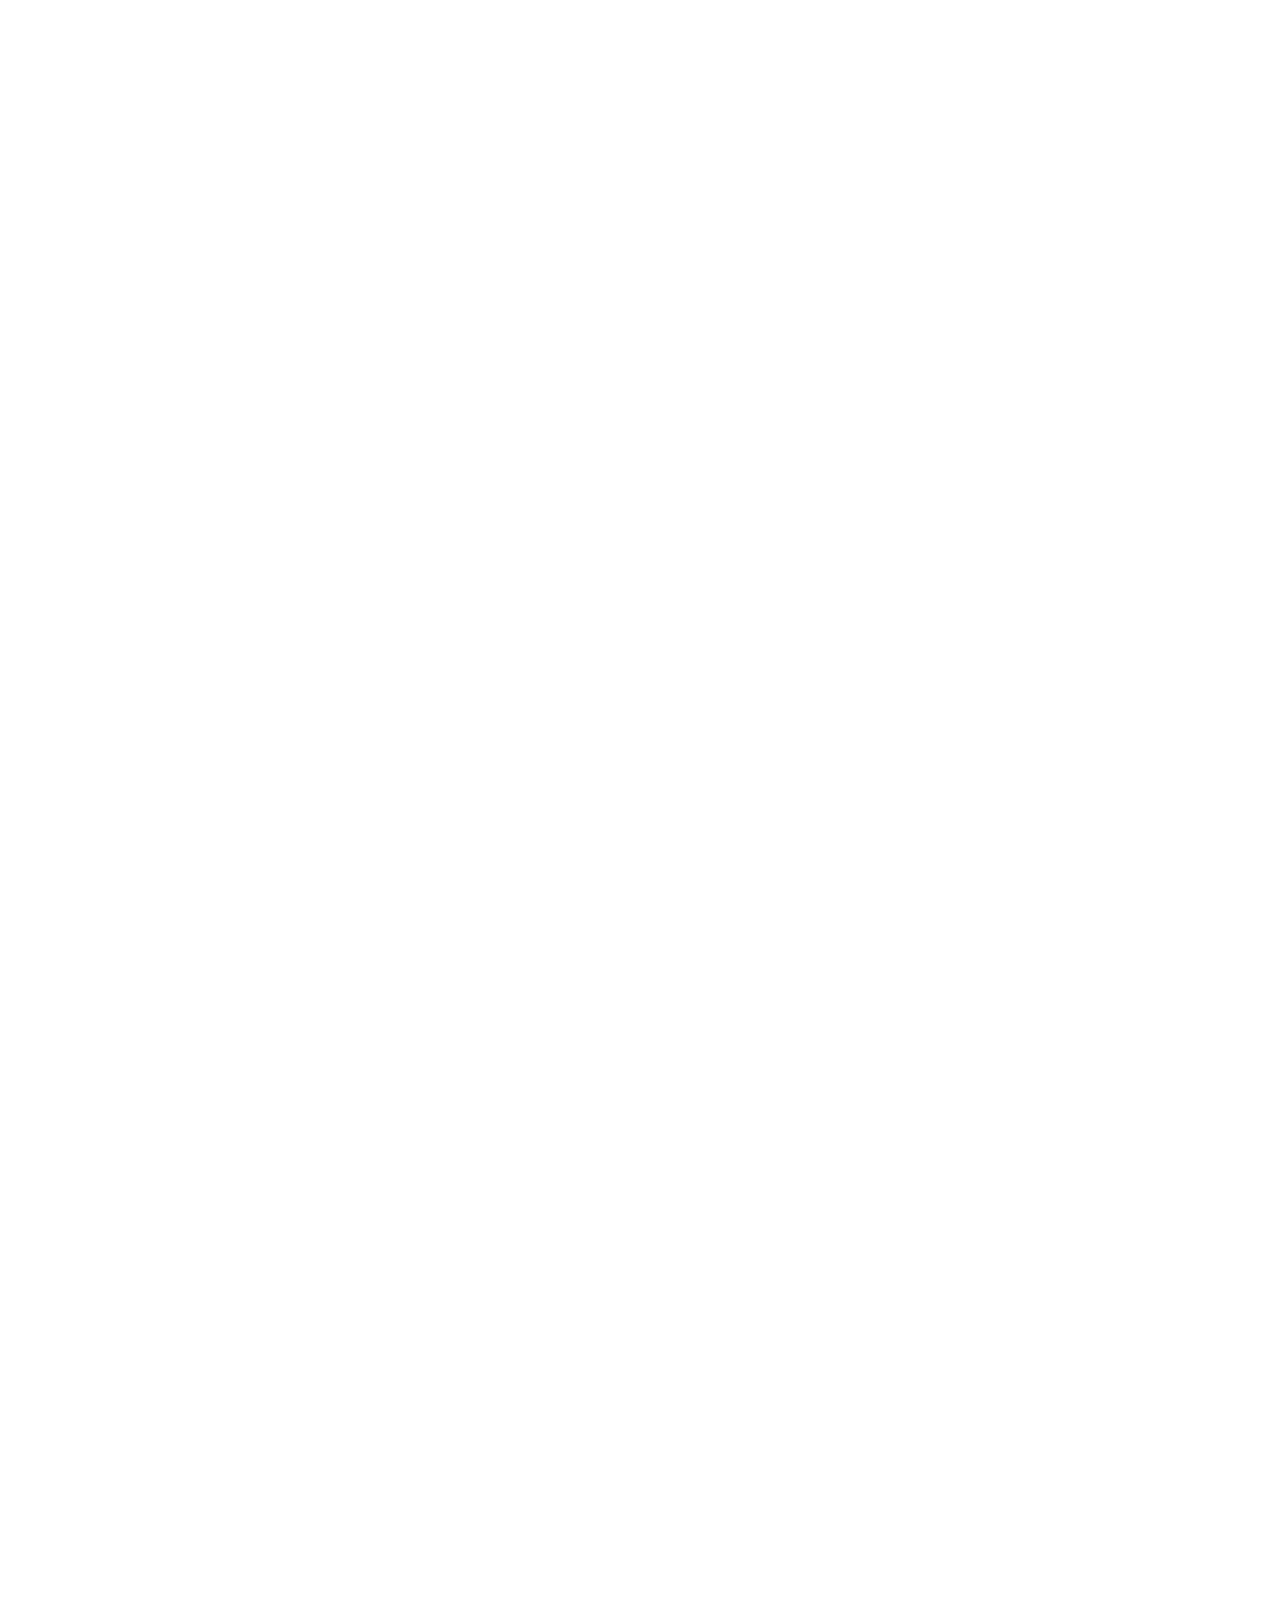
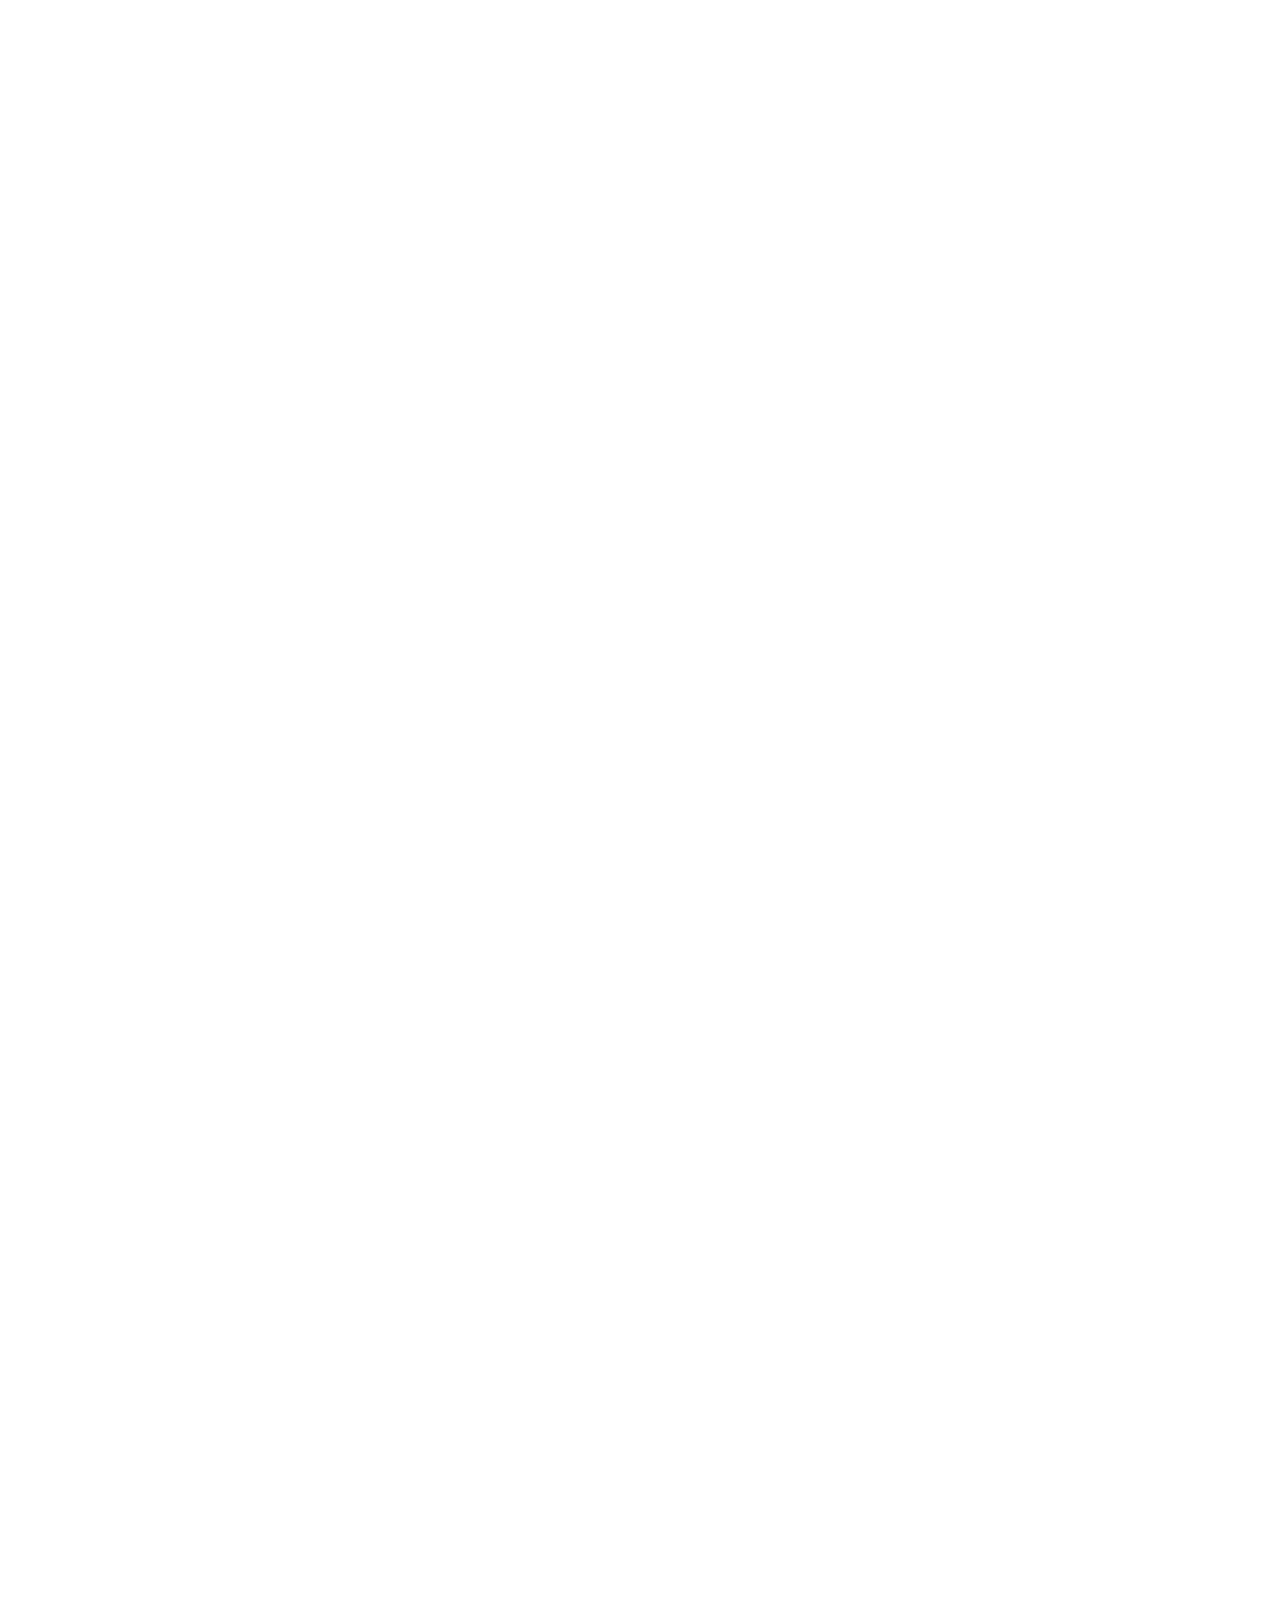
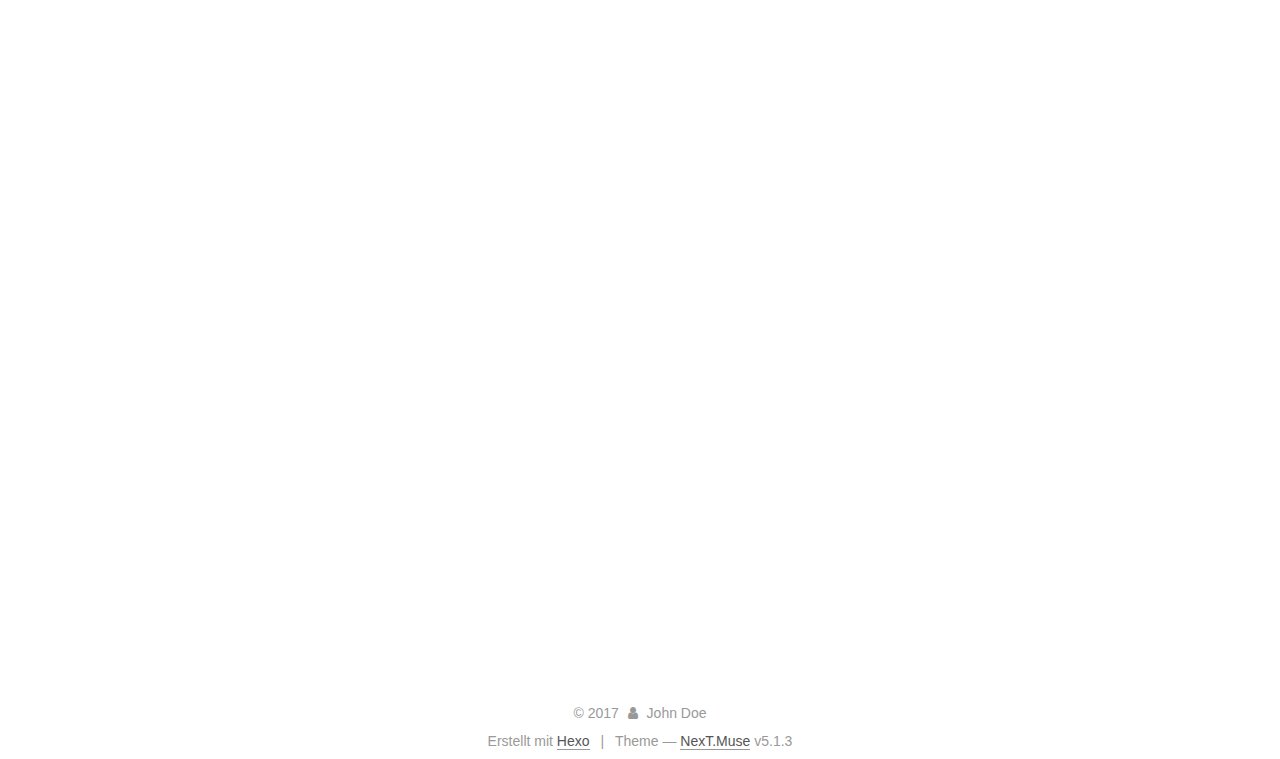
==== commit 69553d63: "Site updated: 2017-12-27 11:42:26" ====
--- a/index.html
+++ b/index.html
@@ -309,11 +309,11 @@
 </li>
 <li><p>事件监听器根据相应的事件执行对应的动作。</p>
 <p>盗用一下greenrobot的EventBus来说明整个流程，就是如下图所示：</p>
-<p><img src="Guava EventBus 源码解析/EventBus-Publish-Subscribe.png" alt="EventBus-Publish-Subscribe"></p>
+<p><img src="EventBus-Publish-Subscribe.png" alt="EventBus-Publish-Subscribe"></p>
 </li>
 </ul>
 <p>那Guava EventBus是如何实现的呢？如下类图是去掉异常处理等无关的类之后，EventBus的所有核心组件了，可以看出其设计的非常之精巧。作为整个组件的核心-EventBus，它像主控制器一样，控制着所有的事情（所有就称其为总线？）这里说EventBus是“控制”所有事情，是因为它并不是真正的动作执行者，而只是控制其他组件去完成相应的动作。例如（1）注册/取消事件监听器是通过<strong>SubscriberRegistry</strong>组件的<code>register(...)</code>方法完成的；（2）发布事件是通过<strong>Dispatcher</strong>组件的<code>dispatch(...)</code>方法完成的。它像总线一样，让所有的消息都能够顺利的在其上运转起来。（3）事件执行是调用<strong>Subscriber</strong>组件利用反射来实现的。下面我们就要深入到细节，看看它具体是怎么实现的。</p>
-<p><img src="Guava EventBus 源码解析/eventbus-framework.png" alt="EventBus Framework"></p>
+<p><img src="eventbus-framework.png" alt="EventBus Framework"></p>
 <h2 id="3-实现细节"><a href="#3-实现细节" class="headerlink" title="3. 实现细节"></a>3. 实现细节</h2><p>​    在分析实现细节时，我们着重分析pub-sub的三个核心动作，搞清楚了这三个核心的动作，整个EventBus的核心源码也分析的差不多了。下面我们分块来讲解每步动作的实现细节。</p>
 <h3 id="3-1-订阅器注册-REGISTER"><a href="#3-1-订阅器注册-REGISTER" class="headerlink" title="3.1 订阅器注册(REGISTER)"></a>3.1 订阅器注册(REGISTER)</h3><p>​    EventBus注册一个订阅器（也可以称之为监听器，毕竟EventBus代码中使用的名字是listener，下面所说的监听器和订阅者是同一个概念）是通过如下方法实现的，可见它内部是通过SubscriberRegistry的register()方法来实现的，那么下面我们看看这个方法是如何注册的。</p>
 <figure class="highlight java"><table><tr><td class="gutter"><pre><span class="line">1</span><br><span class="line">2</span><br><span class="line">3</span><br></pre></td><td class="code"><pre><span class="line"><span class="function"><span class="keyword">public</span> <span class="keyword">void</span> <span class="title">register</span><span class="params">(Object object)</span> </span>&#123;</span><br><span class="line">  subscribers.register(object);</span><br><span class="line">&#125;</span><br></pre></td></tr></table></figure>
--- a/css/main.css
+++ b/css/main.css
@@ -1822,7 +1822,7 @@
   width: 4px;
   height: 4px;
   border-radius: 50%;
-  background: #36126a;
+  background: #ffa4ff;
 }
 .links-of-blogroll {
   font-size: 13px;
